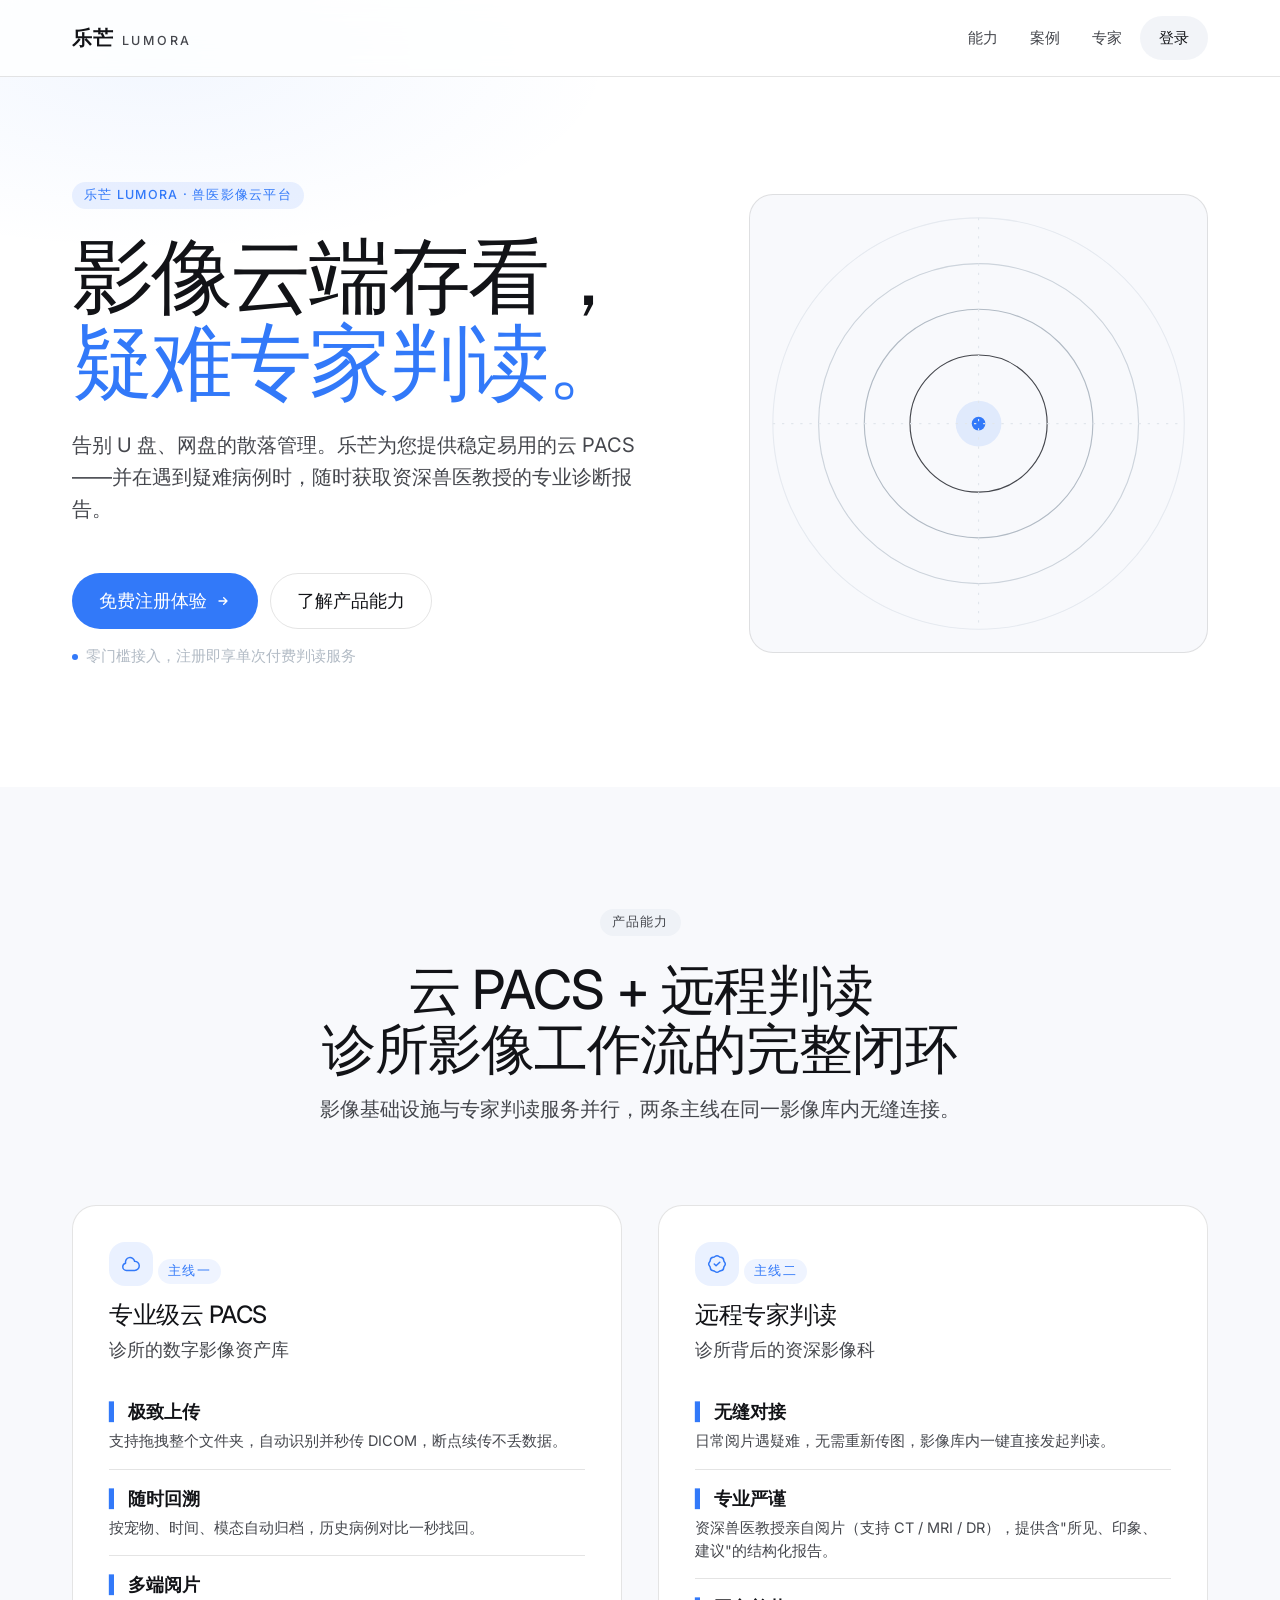
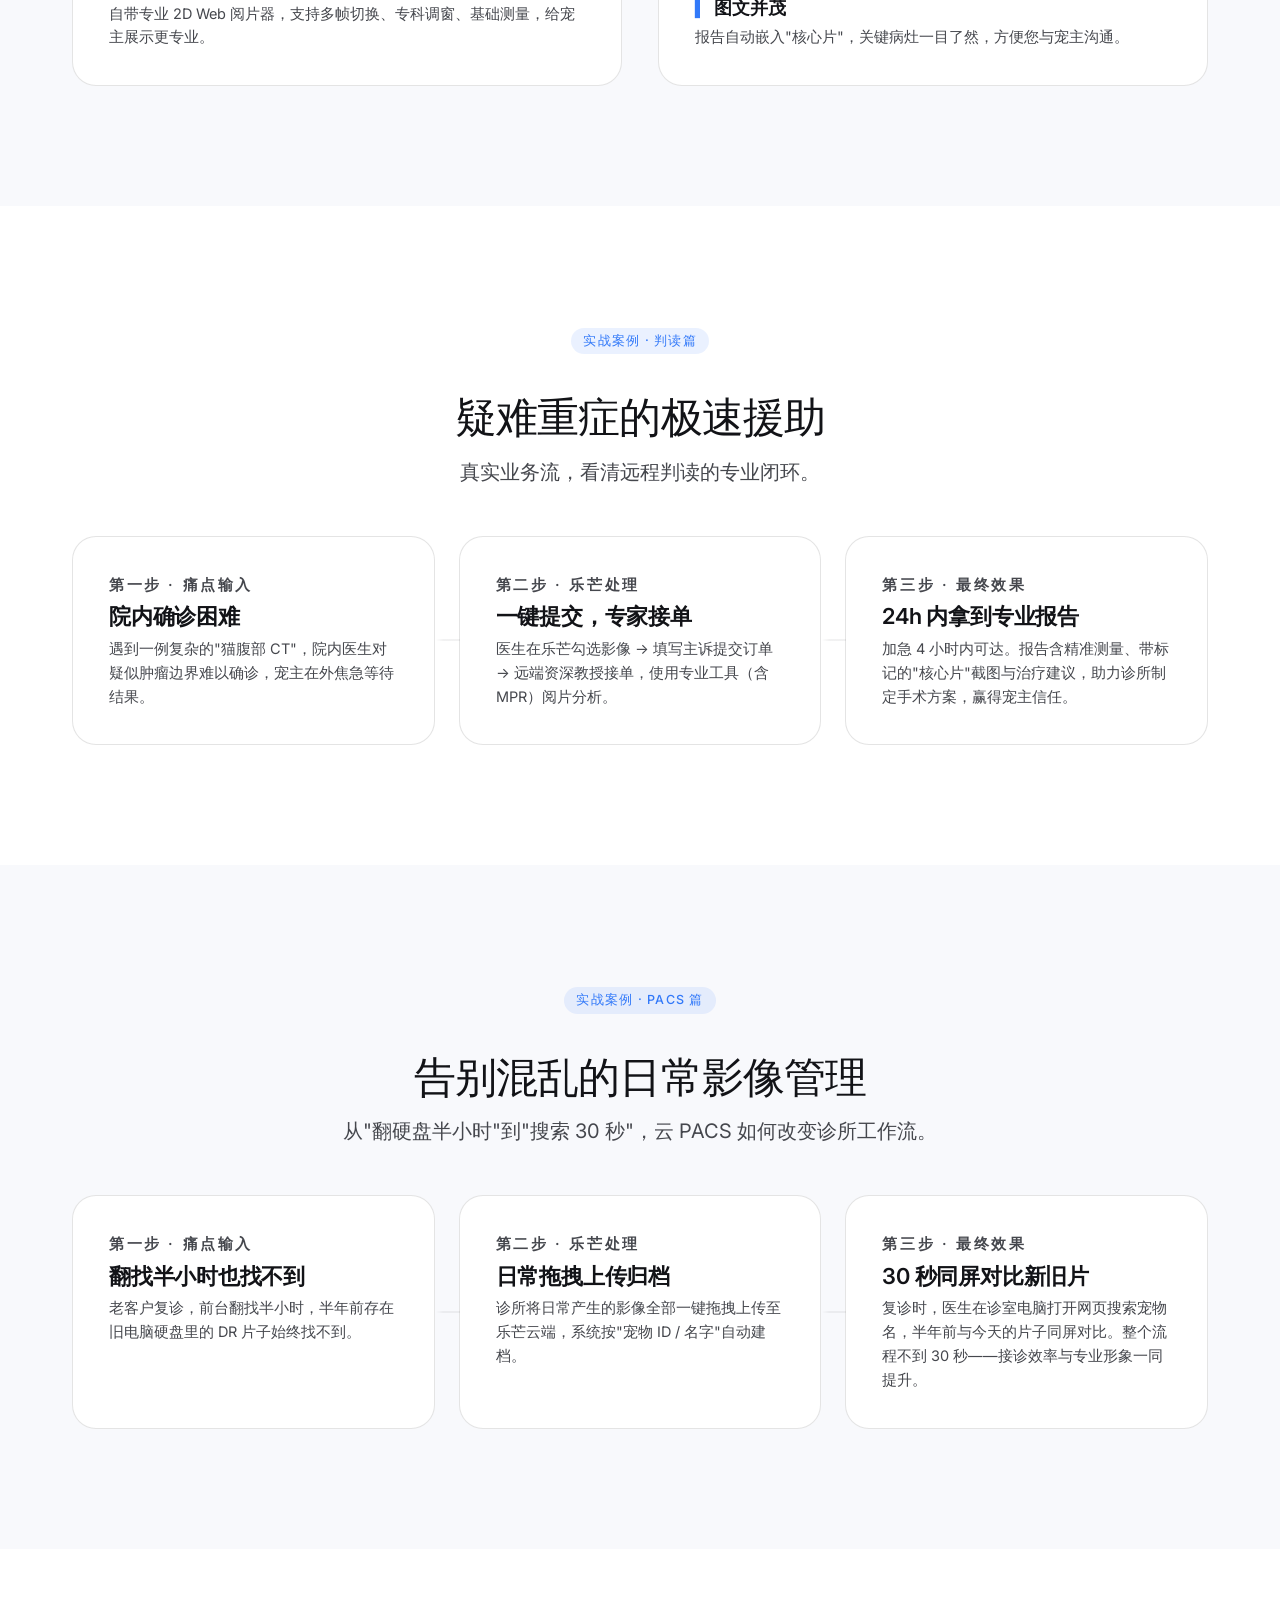
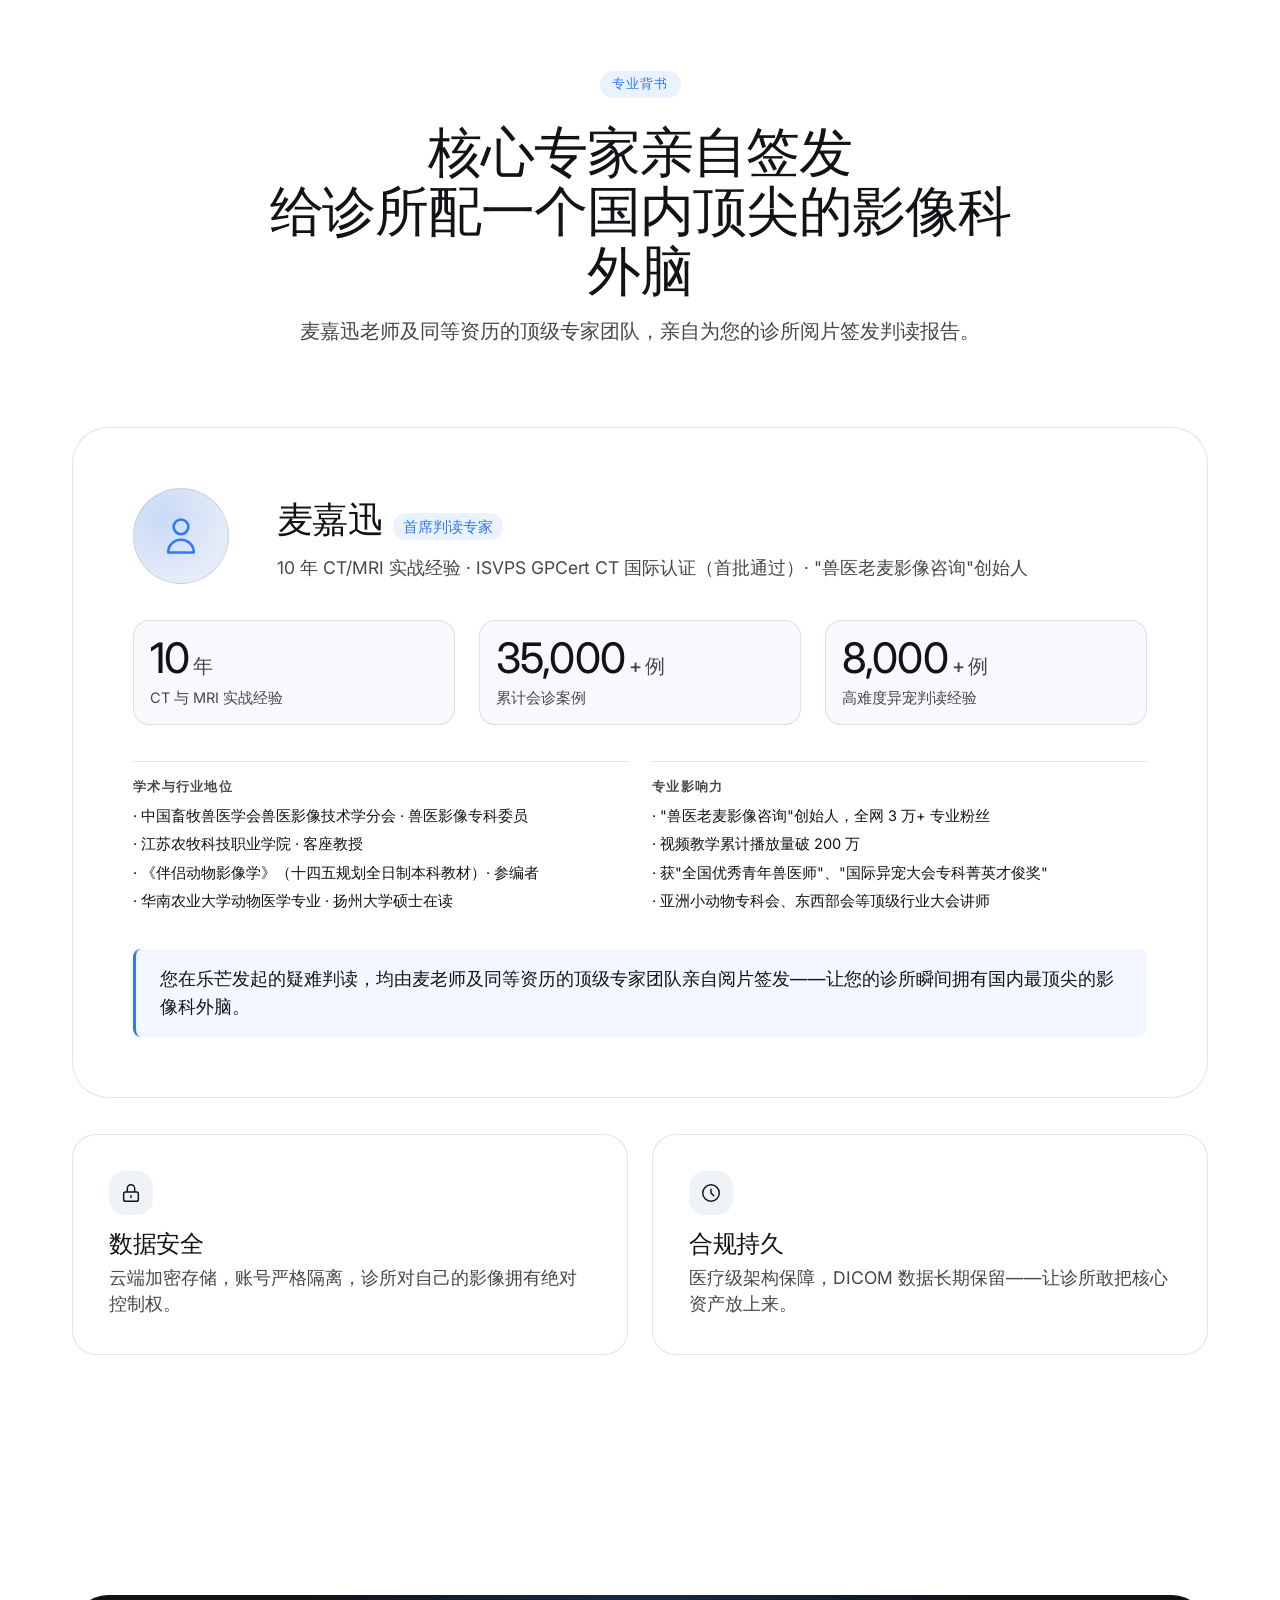
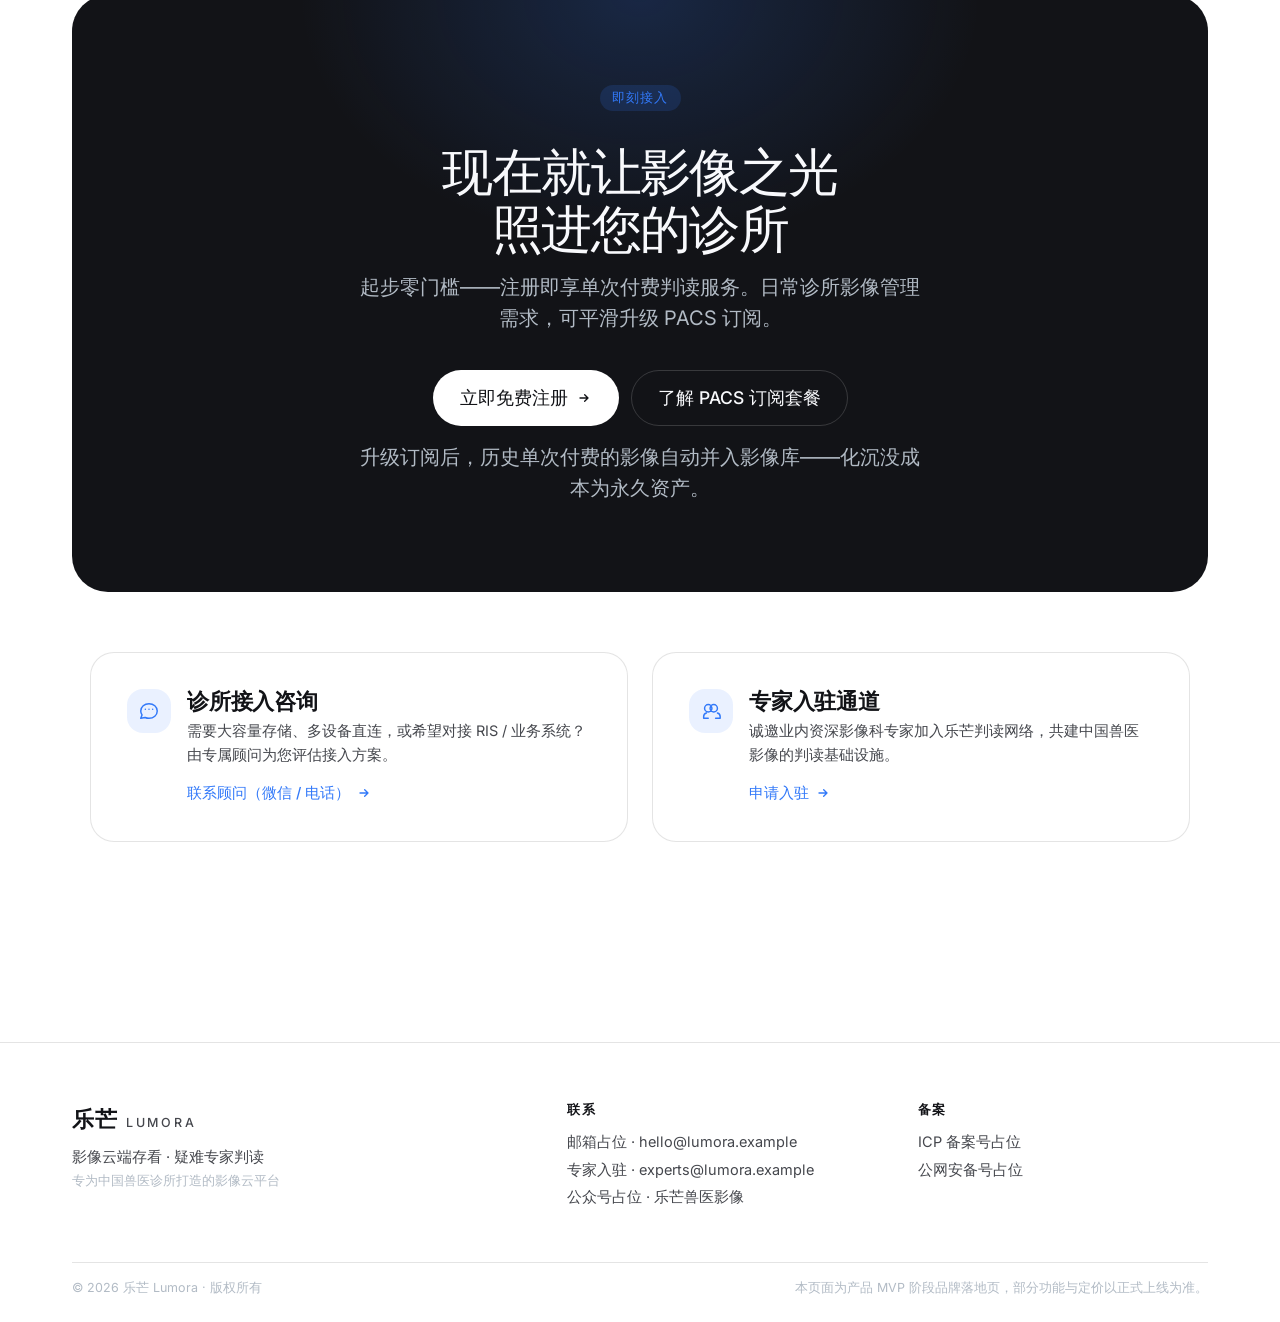
==== index.html @ 24f1f842 "sync: landing page from xgyyx/Lumora@5f9b6f7 (chore/landing-redesign-minimal)" ====
<!DOCTYPE html>
<html lang="zh-CN">
<head>
  <meta charset="UTF-8" />
  <meta name="viewport" content="width=device-width, initial-scale=1.0" />
  <meta http-equiv="X-UA-Compatible" content="IE=edge" />

  <title>乐芒 Lumora · 兽医影像云平台 — 影像云端存看，疑难专家判读</title>
  <meta name="description" content="乐芒 Lumora 是专为中国兽医诊所打造的影像云平台：云 PACS 让影像告别 U 盘网盘散落管理，远程专家判读由资深兽医教授签发结构化报告。注册零门槛，按单次付费即可体验。" />
  <meta name="keywords" content="兽医影像, 云 PACS, 远程判读, DICOM, 乐芒, Lumora, 兽医诊所, 阅片, 麦嘉迅" />

  <!-- Open Graph -->
  <meta property="og:title" content="乐芒 Lumora · 影像云端存看，疑难专家判读" />
  <meta property="og:description" content="云 PACS + 远程专家判读，专为中国兽医诊所打造。注册零门槛，按单次付费即可体验。" />
  <meta property="og:type" content="website" />
  <meta property="og:locale" content="zh_CN" />

  <!-- 字体：Google Sans 优先，公网 fallback 到 Inter -->
  <link rel="preconnect" href="https://fonts.googleapis.com" />
  <link rel="preconnect" href="https://fonts.gstatic.com" crossorigin />
  <link href="https://fonts.googleapis.com/css2?family=Inter:wght@400;450;500;600;700&display=swap" rel="stylesheet" />

  <!-- Design tokens（按 Antigravity 视觉 UI 规范） -->
  <style>
    :root {
      /* ─── Color · Base palette ─────────────────────────────── */
      --grey-0:    #ffffff;
      --grey-10:   #f8f9fc;
      --grey-20:   #eff2f7;
      --grey-50:   #e6eaf0;
      --grey-100:  #e1e6ec;
      --grey-200:  #cdd4dc;
      --grey-300:  #b2bbc5;
      --grey-400:  #b7bfd9;
      --grey-800:  #45474d;
      --grey-900:  #2f3034;
      --grey-1000: #212226;
      --grey-1100: #18191d;
      --grey-1200: #121317;
      --blue-600:  #3279f9;

      /* ─── Theme surfaces ───────────────────────────────────── */
      --surface:                 var(--grey-0);
      --surface-container-low:   var(--grey-10);
      --surface-container:       var(--grey-20);
      --surface-container-high:  var(--grey-50);
      --surface-inverse:         var(--grey-1200);

      --on-surface:              var(--grey-1200);
      --on-surface-variant:      var(--grey-800);
      --on-surface-muted:        var(--grey-300);
      --on-inverse:              var(--grey-10);
      --on-inverse-variant:      var(--grey-300);

      --primary:                 var(--blue-600);
      --on-primary:              var(--grey-0);
      --outline:                 rgba(33, 34, 38, 0.12);
      --outline-strong:          rgba(33, 34, 38, 0.20);
      --outline-inverse:         rgba(255, 255, 255, 0.16);

      /* ─── Typography ───────────────────────────────────────── */
      --font-sans: 'Google Sans Flex', 'Google Sans Text', 'Google Sans',
                   'Inter', -apple-system, BlinkMacSystemFont, 'PingFang SC',
                   'Hiragino Sans GB', 'Microsoft YaHei', system-ui, sans-serif;

      --text-landing-main: 107px;
      --text-9xl: 148px;
      --text-5xl: 54px;
      --text-4xl: 42px;
      --text-3xl: 36px;
      --text-2xl: 30px;
      --text-xl:  24px;
      --text-lg:  22px;
      --text-md:  20px;
      --text-base: 17.5px;
      --text-sm:  14.5px;
      --text-xs:  12.5px;

      --weight-body: 400;
      --weight-title: 450;
      --weight-medium: 500;
      --weight-semibold: 600;

      --leading-body: 1.5;
      --leading-title: 1.1;

      /* ─── Spacing scale ────────────────────────────────────── */
      --space-xs:  4px;
      --space-sm:  8px;
      --space-md:  16px;
      --space-lg:  24px;
      --space-xl:  36px;
      --space-2xl: 48px;
      --space-3xl: 60px;
      --space-4xl: 80px;
      --space-5xl: 88px;
      --space-6xl: 120px;
      --space-7xl: 180px;

      /* ─── Border radius ────────────────────────────────────── */
      --radius-xs:  4px;
      --radius-sm:  8px;
      --radius-md:  16px;
      --radius-lg:  24px;
      --radius-xl:  36px;
      --radius-2xl: 48px;
      --radius-full: 9999px;

      /* ─── Easing ───────────────────────────────────────────── */
      --ease-out-quart:  cubic-bezier(0.25, 1, 0.5, 1);
      --ease-out-expo:   cubic-bezier(0.19, 1, 0.22, 1);
      --ease-in-out-cubic: cubic-bezier(0.65, 0, 0.35, 1);

      /* ─── Grid ─────────────────────────────────────────────── */
      --container-max: 1728px;
      --page-margin: 16px;
      --gutter: 16px;
    }

    @media (min-width: 768px) {
      :root { --page-margin: 40px; --gutter: 28px; }
    }
    @media (min-width: 1024px) {
      :root { --page-margin: 72px; --gutter: 64px; }
    }

    *, *::before, *::after { box-sizing: border-box; }

    html { scroll-behavior: smooth; }

    body {
      margin: 0;
      font-family: var(--font-sans);
      font-size: var(--text-base);
      font-weight: var(--weight-body);
      line-height: var(--leading-body);
      color: var(--on-surface);
      background: var(--surface);
      -webkit-font-smoothing: antialiased;
      -moz-osx-font-smoothing: grayscale;
      text-rendering: optimizeLegibility;
      overflow-x: hidden;
    }

    a { color: inherit; text-decoration: none; }
    p { margin: 0; }
    h1, h2, h3, h4 {
      margin: 0;
      font-weight: var(--weight-title);
      line-height: var(--leading-title);
      letter-spacing: -0.02em;
      color: var(--on-surface);
    }
    ul { margin: 0; padding: 0; list-style: none; }

    /* ─── Layout ────────────────────────────────────────────── */
    .container {
      max-width: var(--container-max);
      margin: 0 auto;
      padding: 0 var(--page-margin);
    }
    .container-narrow { max-width: 1200px; }

    .section { padding: var(--space-4xl) 0; }
    @media (min-width: 768px) { .section { padding: var(--space-5xl) 0; } }
    @media (min-width: 1024px) { .section { padding: var(--space-6xl) 0; } }

    /* ─── Nav ───────────────────────────────────────────────── */
    .nav {
      position: fixed; top: 0; left: 0; right: 0; z-index: 50;
      background: rgba(255, 255, 255, 0.78);
      backdrop-filter: saturate(180%) blur(16px);
      -webkit-backdrop-filter: saturate(180%) blur(16px);
      border-bottom: 1px solid var(--outline);
    }
    .nav-inner {
      max-width: var(--container-max); margin: 0 auto;
      display: flex; align-items: center; justify-content: space-between;
      padding: var(--space-md) var(--page-margin);
    }
    .brand { display: flex; align-items: baseline; gap: var(--space-sm); }
    .brand-cn {
      font-size: var(--text-md); font-weight: var(--weight-semibold);
      letter-spacing: 0.04em; color: var(--on-surface);
    }
    .brand-en {
      font-size: var(--text-xs); font-weight: var(--weight-medium);
      letter-spacing: 0.22em; color: var(--on-surface-variant);
      text-transform: uppercase;
    }
    .nav-links { display: flex; align-items: center; gap: var(--space-xs); }
    .nav-link {
      display: none;
      padding: 8px 14px;
      font-size: var(--text-sm); color: var(--on-surface-variant);
      border-radius: var(--radius-full);
      transition: color 0.18s var(--ease-out-quart),
                  background 0.18s var(--ease-out-quart);
    }
    .nav-link:hover { color: var(--on-surface); background: var(--surface-container); }
    @media (min-width: 768px) { .nav-link { display: inline-flex; } }

    /* ─── Buttons ───────────────────────────────────────────── */
    .btn {
      display: inline-flex; align-items: center; justify-content: center;
      gap: var(--space-sm);
      font-family: inherit;
      font-size: var(--text-sm);
      font-weight: var(--weight-medium);
      padding: 10px 18px;
      border-radius: var(--radius-full);
      border: 1px solid transparent;
      cursor: pointer;
      white-space: nowrap;
      transition: background 0.22s var(--ease-out-quart),
                  border-color 0.22s var(--ease-out-quart),
                  color 0.22s var(--ease-out-quart),
                  transform 0.22s var(--ease-out-quart);
    }
    .btn-lg { padding: 14px 26px; font-size: var(--text-base); }

    .btn-primary {
      background: var(--on-surface); color: var(--surface);
    }
    .btn-primary:hover {
      background: var(--grey-1000);
      transform: translateY(-1px);
    }

    .btn-accent {
      background: var(--primary); color: var(--on-primary);
    }
    .btn-accent:hover {
      background: #1e63e0;
      transform: translateY(-1px);
    }

    .btn-tonal {
      background: rgba(183, 191, 217, 0.18);
      color: var(--on-surface);
    }
    .btn-tonal:hover { background: rgba(183, 191, 217, 0.30); }

    .btn-outlined {
      background: transparent;
      color: var(--on-surface);
      border-color: var(--outline);
    }
    .btn-outlined:hover { border-color: var(--outline-strong); background: var(--surface-container-low); }

    .btn-on-inverse {
      background: var(--surface); color: var(--on-surface);
    }
    .btn-on-inverse:hover { background: var(--grey-10); transform: translateY(-1px); }

    .btn-outlined-inverse {
      background: transparent;
      color: var(--on-inverse);
      border-color: var(--outline-inverse);
    }
    .btn-outlined-inverse:hover {
      border-color: rgba(255, 255, 255, 0.4);
      background: rgba(255, 255, 255, 0.06);
    }

    .arrow { width: 16px; height: 16px; }

    /* ─── Eyebrow chip ──────────────────────────────────────── */
    .eyebrow {
      display: inline-flex; align-items: center;
      padding: 4px 12px;
      font-size: var(--text-xs);
      font-weight: var(--weight-medium);
      letter-spacing: 0.10em;
      color: var(--on-surface-variant);
      background: var(--surface-container);
      border-radius: var(--radius-full);
      text-transform: uppercase;
      margin-bottom: var(--space-lg);
    }
    .eyebrow-accent {
      color: var(--primary);
      background: rgba(50, 121, 249, 0.10);
    }

    /* ─── Hero ──────────────────────────────────────────────── */
    .hero {
      position: relative;
      padding-top: 144px;
      padding-bottom: var(--space-4xl);
      background:
        radial-gradient(ellipse 60% 40% at 12% 8%,
          rgba(50, 121, 249, 0.06) 0%, transparent 60%),
        var(--surface);
      overflow: hidden;
    }
    @media (min-width: 1024px) {
      .hero { padding-top: 180px; padding-bottom: var(--space-6xl); }
    }
    .hero-grid {
      display: grid; grid-template-columns: 1fr; gap: var(--space-3xl);
      align-items: center;
    }
    @media (min-width: 1024px) {
      .hero-grid { grid-template-columns: 1.3fr 1fr; gap: var(--space-4xl); }
    }
    .hero h1 {
      font-size: clamp(40px, 7vw, 82px);
      font-weight: var(--weight-title);
      line-height: 1.05;
      letter-spacing: -0.035em;
    }
    .hero h1 .accent { color: var(--primary); font-weight: var(--weight-medium); }
    .hero-sub {
      margin-top: var(--space-lg);
      font-size: clamp(var(--text-base), 2vw, var(--text-md));
      line-height: 1.6;
      color: var(--on-surface-variant);
      max-width: 620px;
    }
    .hero-cta {
      margin-top: var(--space-2xl);
      display: flex; flex-wrap: wrap; gap: 12px;
    }
    .hero-note {
      margin-top: var(--space-md);
      font-size: var(--text-sm);
      color: var(--on-surface-muted);
    }
    .hero-note .dot {
      display: inline-block; width: 6px; height: 6px;
      background: var(--primary); border-radius: 50%;
      vertical-align: middle; margin-right: 8px;
    }

    /* Hero visual */
    .hero-visual {
      position: relative; aspect-ratio: 1 / 1;
      max-width: 480px; width: 100%; margin: 0 auto;
      background: var(--surface-container-low);
      border: 1px solid var(--outline);
      border-radius: var(--radius-lg);
      overflow: hidden;
      display: none;
    }
    @media (min-width: 1024px) { .hero-visual { display: block; } }
    .hero-visual svg { position: absolute; inset: 0; width: 100%; height: 100%; }

    /* ─── Section heading ───────────────────────────────────── */
    .section-head {
      text-align: center;
      max-width: 760px;
      margin: 0 auto var(--space-3xl);
    }
    @media (min-width: 1024px) { .section-head { margin-bottom: var(--space-4xl); } }
    .section-head h2 {
      font-size: clamp(var(--text-3xl), 5vw, var(--text-5xl));
      font-weight: var(--weight-title);
    }
    .section-head p {
      margin-top: var(--space-md);
      color: var(--on-surface-variant);
      font-size: var(--text-md);
      line-height: 1.55;
    }

    .section-muted { background: var(--surface-container-low); }

    /* ─── Cards (base) ──────────────────────────────────────── */
    .card {
      background: var(--surface);
      border: 1px solid var(--outline);
      border-radius: var(--radius-lg);
      padding: var(--space-lg);
      transition: border-color 0.25s var(--ease-out-quart),
                  transform 0.25s var(--ease-out-quart),
                  box-shadow 0.25s var(--ease-out-quart);
    }
    @media (min-width: 768px) { .card { padding: var(--space-xl); } }
    .card:hover {
      border-color: var(--outline-strong);
      transform: translateY(-2px);
      box-shadow: 0 8px 24px -8px rgba(33, 34, 38, 0.08);
    }
    .section-muted .card { background: var(--surface); }

    .grid-2 {
      display: grid; grid-template-columns: 1fr;
      gap: var(--space-lg);
    }
    @media (min-width: 768px) {
      .grid-2 { grid-template-columns: 1fr 1fr; gap: var(--space-xl); }
    }

    .card-eyebrow {
      display: inline-flex; align-items: center;
      padding: 3px 10px;
      font-size: var(--text-xs);
      font-weight: var(--weight-medium);
      letter-spacing: 0.10em;
      color: var(--primary);
      background: rgba(50, 121, 249, 0.08);
      border-radius: var(--radius-full);
      text-transform: uppercase;
      margin-bottom: var(--space-md);
    }
    .card h3 {
      font-size: var(--text-xl);
      font-weight: var(--weight-title);
      letter-spacing: -0.02em;
    }
    .card-tagline {
      margin-top: var(--space-sm);
      font-size: var(--text-base);
      color: var(--on-surface-variant);
    }

    /* ─── 双主线 - 功能子项列表（非 checkmark，而是 highlight 标题 + 描述） */
    .capability-list {
      margin-top: var(--space-xl);
      display: flex; flex-direction: column;
      gap: var(--space-md);
    }
    .capability-item {
      padding-top: var(--space-md);
      border-top: 1px solid var(--outline);
    }
    .capability-item:first-child { border-top: 0; padding-top: 0; }
    .capability-title {
      font-size: var(--text-base);
      font-weight: var(--weight-semibold);
      color: var(--on-surface);
      margin-bottom: 4px;
    }
    .capability-title .marker { color: var(--primary); margin-right: 6px; }
    .capability-desc {
      font-size: var(--text-sm);
      line-height: 1.6;
      color: var(--on-surface-variant);
    }

    /* Icon container */
    .icon-box {
      width: 44px; height: 44px;
      display: inline-flex; align-items: center; justify-content: center;
      border-radius: var(--radius-md);
      background: var(--surface-container);
      color: var(--on-surface);
      margin-bottom: var(--space-md);
    }
    .icon-box svg { width: 22px; height: 22px; }
    .icon-box-accent {
      background: rgba(50, 121, 249, 0.10);
      color: var(--primary);
    }

    /* ─── Case study (三/四 板块) ───────────────────────────── */
    .case-intro {
      max-width: 760px;
      margin: 0 auto var(--space-2xl);
      text-align: center;
    }
    .case-headline {
      font-size: clamp(var(--text-2xl), 3.5vw, var(--text-4xl));
      font-weight: var(--weight-title);
      letter-spacing: -0.02em;
      margin-top: var(--space-md);
    }
    .case-subline {
      margin-top: var(--space-md);
      color: var(--on-surface-variant);
      font-size: var(--text-md);
      line-height: 1.55;
    }
    .case-steps {
      display: grid; grid-template-columns: 1fr; gap: var(--space-md);
      max-width: 1200px; margin: 0 auto;
    }
    @media (min-width: 768px) {
      .case-steps { grid-template-columns: repeat(3, 1fr); gap: var(--space-lg); }
    }
    .case-step {
      position: relative;
      background: var(--surface);
      border: 1px solid var(--outline);
      border-radius: var(--radius-lg);
      padding: var(--space-lg);
    }
    @media (min-width: 768px) { .case-step { padding: var(--space-xl); } }
    .section-muted .case-step { background: var(--surface); }
    .case-step-num {
      font-size: var(--text-xs);
      font-weight: var(--weight-semibold);
      letter-spacing: 0.18em;
      color: var(--primary);
      text-transform: uppercase;
      margin-bottom: var(--space-sm);
    }
    .case-step h4 {
      font-size: var(--text-lg);
      font-weight: var(--weight-semibold);
      letter-spacing: -0.01em;
      margin-bottom: var(--space-sm);
    }
    .case-step p {
      font-size: var(--text-sm);
      line-height: 1.65;
      color: var(--on-surface-variant);
    }
    /* 桌面端步骤之间的箭头 */
    @media (min-width: 768px) {
      .case-step + .case-step::before {
        content: '';
        position: absolute;
        left: calc(var(--space-lg) * -1);
        top: 50%; transform: translateY(-50%);
        width: var(--space-lg); height: 1px;
        background:
          linear-gradient(to right, transparent 0%, var(--outline) 30%, var(--outline) 100%);
      }
    }

    /* ─── Expert profile card (五板块) ─────────────────────── */
    .expert-card {
      background: var(--surface);
      border: 1px solid var(--outline);
      border-radius: var(--radius-xl);
      padding: var(--space-lg);
      overflow: hidden;
    }
    @media (min-width: 768px) { .expert-card { padding: var(--space-3xl); } }
    .section-muted .expert-card { background: var(--surface); }

    .expert-head {
      display: grid; grid-template-columns: 1fr; gap: var(--space-lg);
      align-items: center;
    }
    @media (min-width: 768px) {
      .expert-head { grid-template-columns: auto 1fr; gap: var(--space-2xl); }
    }
    .expert-avatar {
      width: 96px; height: 96px;
      border-radius: var(--radius-full);
      background:
        radial-gradient(circle at 30% 30%, rgba(50,121,249,0.2), rgba(50,121,249,0.05) 70%),
        var(--surface-container);
      border: 1px solid var(--outline);
      display: inline-flex; align-items: center; justify-content: center;
      color: var(--primary);
      flex-shrink: 0;
    }
    .expert-avatar svg { width: 44px; height: 44px; }
    .expert-name-row { display: flex; flex-wrap: wrap; align-items: baseline; gap: 10px; }
    .expert-name {
      font-size: var(--text-3xl);
      font-weight: var(--weight-title);
      letter-spacing: -0.02em;
    }
    .expert-role {
      font-size: var(--text-sm);
      color: var(--primary);
      background: rgba(50, 121, 249, 0.10);
      padding: 3px 10px; border-radius: var(--radius-full);
    }
    .expert-tagline {
      margin-top: var(--space-sm);
      font-size: var(--text-base);
      color: var(--on-surface-variant);
      line-height: 1.55;
    }

    .expert-stats {
      margin-top: var(--space-xl);
      display: grid; grid-template-columns: repeat(3, 1fr);
      gap: var(--space-md);
    }
    @media (min-width: 768px) { .expert-stats { gap: var(--space-lg); } }
    .expert-stat {
      text-align: left;
      padding: var(--space-md);
      background: var(--surface-container-low);
      border-radius: var(--radius-md);
      border: 1px solid var(--outline);
    }
    .expert-stat-value {
      font-size: clamp(var(--text-2xl), 3.5vw, var(--text-4xl));
      font-weight: var(--weight-title);
      letter-spacing: -0.02em;
      color: var(--on-surface);
      line-height: 1;
    }
    .expert-stat-value .unit {
      font-size: var(--text-md);
      font-weight: var(--weight-medium);
      margin-left: 4px;
      color: var(--on-surface-variant);
    }
    .expert-stat-label {
      margin-top: var(--space-sm);
      font-size: var(--text-sm);
      color: var(--on-surface-variant);
      line-height: 1.45;
    }

    .expert-creds-grid {
      margin-top: var(--space-xl);
      display: grid; grid-template-columns: 1fr; gap: var(--space-md);
    }
    @media (min-width: 768px) {
      .expert-creds-grid { grid-template-columns: 1fr 1fr; gap: var(--space-lg); }
    }
    .expert-creds {
      padding-top: var(--space-md);
      border-top: 1px solid var(--outline);
    }
    .expert-creds h5 {
      font-size: var(--text-xs);
      font-weight: var(--weight-semibold);
      letter-spacing: 0.10em;
      color: var(--on-surface-variant);
      text-transform: uppercase;
      margin: 0 0 var(--space-sm);
    }
    .expert-creds ul {
      display: flex; flex-direction: column; gap: 6px;
    }
    .expert-creds li {
      font-size: var(--text-sm);
      line-height: 1.55;
      color: var(--on-surface);
    }

    .expert-quote {
      margin-top: var(--space-xl);
      padding: var(--space-md) var(--space-lg);
      background: rgba(50, 121, 249, 0.06);
      border-left: 3px solid var(--primary);
      border-radius: var(--radius-sm);
      font-size: var(--text-base);
      color: var(--on-surface);
      line-height: 1.6;
    }

    /* 平台可靠性子卡 */
    .reliability-grid {
      margin-top: var(--space-xl);
      display: grid; grid-template-columns: 1fr; gap: var(--space-md);
    }
    @media (min-width: 768px) {
      .reliability-grid { grid-template-columns: 1fr 1fr; gap: var(--space-lg); }
    }

    /* ─── CTA banner（inverse surface）─────────────────────── */
    .cta {
      position: relative;
      background:
        radial-gradient(ellipse 50% 70% at 50% 0%,
          rgba(50, 121, 249, 0.20) 0%, transparent 60%),
        var(--surface-inverse);
      color: var(--on-inverse);
      border-radius: var(--radius-xl);
      padding: var(--space-4xl) var(--space-lg);
      text-align: center;
      max-width: 1280px; margin: 0 auto;
      overflow: hidden;
    }
    @media (min-width: 768px) { .cta { padding: var(--space-5xl) var(--space-4xl); } }
    .cta h2 {
      font-size: clamp(var(--text-2xl), 4vw, var(--text-5xl));
      font-weight: var(--weight-title);
      letter-spacing: -0.03em;
      color: var(--on-inverse);
    }
    .cta p {
      margin-top: var(--space-md);
      font-size: var(--text-md);
      line-height: 1.55;
      color: var(--on-inverse-variant);
      max-width: 560px; margin-left: auto; margin-right: auto;
    }
    .cta-actions {
      margin-top: var(--space-xl);
      display: flex; flex-wrap: wrap; gap: 12px; justify-content: center;
    }
    .cta-note {
      margin-top: var(--space-md);
      font-size: var(--text-sm);
      color: var(--on-inverse-variant);
    }

    /* ─── 人工合作通道卡片 ────────────────────────────────── */
    .channel-grid {
      margin-top: var(--space-2xl);
      display: grid; grid-template-columns: 1fr; gap: var(--space-md);
      max-width: 1100px; margin-left: auto; margin-right: auto;
    }
    @media (min-width: 768px) {
      .channel-grid { grid-template-columns: 1fr 1fr; gap: var(--space-lg); margin-top: var(--space-3xl); }
    }
    .channel-card { display: flex; gap: var(--space-md); align-items: flex-start; }
    .channel-card .icon-box { flex-shrink: 0; margin-bottom: 0; }
    .channel-body h4 {
      font-size: var(--text-lg);
      font-weight: var(--weight-semibold);
      letter-spacing: -0.01em;
    }
    .channel-body p {
      margin-top: 6px;
      font-size: var(--text-sm);
      line-height: 1.6;
      color: var(--on-surface-variant);
    }
    .channel-cta {
      margin-top: var(--space-md);
      display: inline-flex; align-items: center; gap: 6px;
      font-size: var(--text-sm);
      font-weight: var(--weight-medium);
      color: var(--primary);
    }

    /* ─── Footer ────────────────────────────────────────────── */
    .footer {
      border-top: 1px solid var(--outline);
      background: var(--surface);
      padding: var(--space-3xl) 0 var(--space-lg);
      margin-top: var(--space-4xl);
    }
    .footer-grid {
      display: grid; grid-template-columns: 1fr; gap: var(--space-2xl);
    }
    @media (min-width: 768px) {
      .footer-grid { grid-template-columns: 1.5fr 1fr 1fr; gap: var(--space-3xl); }
    }
    .footer-brand .brand-cn { font-size: var(--text-lg); }
    .footer-tagline {
      margin-top: 10px;
      font-size: var(--text-sm);
      color: var(--on-surface-variant);
    }
    .footer-subtag {
      margin-top: 4px;
      font-size: var(--text-xs);
      color: var(--on-surface-muted);
    }
    .footer-col h4 {
      font-size: var(--text-xs);
      font-weight: var(--weight-semibold);
      letter-spacing: 0.10em;
      color: var(--on-surface);
      text-transform: uppercase;
      margin-bottom: 14px;
    }
    .footer-col p {
      font-size: var(--text-sm);
      color: var(--on-surface-variant);
      margin-bottom: 6px;
    }
    .footer-bottom {
      margin-top: var(--space-2xl);
      padding-top: var(--space-md);
      border-top: 1px solid var(--outline);
      display: flex; flex-direction: column; gap: 8px;
      justify-content: space-between;
      font-size: var(--text-xs);
      color: var(--on-surface-muted);
    }
    @media (min-width: 768px) {
      .footer-bottom { flex-direction: row; align-items: center; }
    }
  </style>
</head>

<body>

  <!-- ╔════════════════════════════════════════════════════════╗ -->
  <!-- ║ 导航条                                                 ║ -->
  <!-- ╚════════════════════════════════════════════════════════╝ -->
  <nav class="nav">
    <div class="nav-inner">
      <a href="#top" class="brand">
        <span class="brand-cn">乐芒</span>
        <span class="brand-en">Lumora</span>
      </a>
      <div class="nav-links">
        <a href="#capabilities" class="nav-link">能力</a>
        <a href="#case-reading" class="nav-link">案例</a>
        <a href="#trust" class="nav-link">专家</a>
        <a href="#convert" class="btn btn-tonal">登录</a>
      </div>
    </div>
  </nav>

  <!-- ╔════════════════════════════════════════════════════════╗ -->
  <!-- ║ ❶ Hero — 品牌定位与核心价值                              ║ -->
  <!-- ╚════════════════════════════════════════════════════════╝ -->
  <section id="top" class="hero">
    <div class="container">
      <div class="hero-grid">
        <div>
          <span class="eyebrow eyebrow-accent">乐芒 LUMORA · 兽医影像云平台</span>
          <h1>影像云端存看，<br/><span class="accent">疑难专家判读。</span></h1>
          <p class="hero-sub">
            告别 U 盘、网盘的散落管理。乐芒为您提供稳定易用的云 PACS——并在遇到疑难病例时，随时获取资深兽医教授的专业诊断报告。
          </p>
          <div class="hero-cta">
            <a href="#convert" class="btn btn-accent btn-lg">
              免费注册体验
              <svg class="arrow" fill="none" stroke="currentColor" viewBox="0 0 24 24">
                <path stroke-linecap="round" stroke-linejoin="round" stroke-width="2" d="M13 7l5 5m0 0l-5 5m5-5H6"/>
              </svg>
            </a>
            <a href="#capabilities" class="btn btn-outlined btn-lg">了解产品能力</a>
          </div>
          <p class="hero-note"><span class="dot"></span>零门槛接入，注册即享单次付费判读服务</p>
        </div>

        <div class="hero-visual">
          <svg viewBox="0 0 400 400" fill="none" xmlns="http://www.w3.org/2000/svg" aria-hidden="true">
            <circle cx="200" cy="200" r="180" stroke="#e6eaf0" stroke-width="1"/>
            <circle cx="200" cy="200" r="140" stroke="#cdd4dc" stroke-width="1"/>
            <circle cx="200" cy="200" r="100" stroke="#b2bbc5" stroke-width="1"/>
            <circle cx="200" cy="200" r="60"  stroke="#45474d" stroke-width="1"/>
            <circle cx="200" cy="200" r="20" fill="rgba(50, 121, 249, 0.12)"/>
            <circle cx="200" cy="200" r="6"  fill="#3279f9"/>
            <line x1="200" y1="20"  x2="200" y2="380" stroke="#e1e6ec" stroke-width="1" stroke-dasharray="2 6"/>
            <line x1="20"  y1="200" x2="380" y2="200" stroke="#e1e6ec" stroke-width="1" stroke-dasharray="2 6"/>
          </svg>
        </div>
      </div>
    </div>
  </section>

  <!-- ╔════════════════════════════════════════════════════════╗ -->
  <!-- ║ ❷ 双主线产品能力                                        ║ -->
  <!-- ╚════════════════════════════════════════════════════════╝ -->
  <section id="capabilities" class="section section-muted">
    <div class="container">
      <div class="section-head">
        <span class="eyebrow">产品能力</span>
        <h2>云 PACS + 远程判读<br/>诊所影像工作流的完整闭环</h2>
        <p>影像基础设施与专家判读服务并行，两条主线在同一影像库内无缝连接。</p>
      </div>

      <div class="grid-2 container-narrow" style="margin: 0 auto;">
        <!-- 模块一：云 PACS -->
        <div class="card">
          <div class="icon-box icon-box-accent">
            <svg fill="none" stroke="currentColor" viewBox="0 0 24 24">
              <path stroke-linecap="round" stroke-linejoin="round" stroke-width="1.6" d="M3 15a4 4 0 004 4h9a5 5 0 10-.1-9.999 5.002 5.002 0 10-9.78 2.096A4.001 4.001 0 003 15z"/>
            </svg>
          </div>
          <p class="card-eyebrow">主线一</p>
          <h3>专业级云 PACS</h3>
          <p class="card-tagline">诊所的数字影像资产库</p>

          <div class="capability-list">
            <div class="capability-item">
              <p class="capability-title"><span class="marker">▍</span>极致上传</p>
              <p class="capability-desc">支持拖拽整个文件夹，自动识别并秒传 DICOM，断点续传不丢数据。</p>
            </div>
            <div class="capability-item">
              <p class="capability-title"><span class="marker">▍</span>随时回溯</p>
              <p class="capability-desc">按宠物、时间、模态自动归档，历史病例对比一秒找回。</p>
            </div>
            <div class="capability-item">
              <p class="capability-title"><span class="marker">▍</span>多端阅片</p>
              <p class="capability-desc">自带专业 2D Web 阅片器，支持多帧切换、专科调窗、基础测量，给宠主展示更专业。</p>
            </div>
          </div>
        </div>

        <!-- 模块二：远程判读 -->
        <div class="card">
          <div class="icon-box icon-box-accent">
            <svg fill="none" stroke="currentColor" viewBox="0 0 24 24">
              <path stroke-linecap="round" stroke-linejoin="round" stroke-width="1.6" d="M9 12l2 2 4-4M7.835 4.697a3.42 3.42 0 001.946-.806 3.42 3.42 0 014.438 0 3.42 3.42 0 001.946.806 3.42 3.42 0 013.138 3.138 3.42 3.42 0 00.806 1.946 3.42 3.42 0 010 4.438 3.42 3.42 0 00-.806 1.946 3.42 3.42 0 01-3.138 3.138 3.42 3.42 0 00-1.946.806 3.42 3.42 0 01-4.438 0 3.42 3.42 0 00-1.946-.806 3.42 3.42 0 01-3.138-3.138 3.42 3.42 0 00-.806-1.946 3.42 3.42 0 010-4.438 3.42 3.42 0 00.806-1.946 3.42 3.42 0 013.138-3.138z"/>
            </svg>
          </div>
          <p class="card-eyebrow">主线二</p>
          <h3>远程专家判读</h3>
          <p class="card-tagline">诊所背后的资深影像科</p>

          <div class="capability-list">
            <div class="capability-item">
              <p class="capability-title"><span class="marker">▍</span>无缝对接</p>
              <p class="capability-desc">日常阅片遇疑难，无需重新传图，影像库内一键直接发起判读。</p>
            </div>
            <div class="capability-item">
              <p class="capability-title"><span class="marker">▍</span>专业严谨</p>
              <p class="capability-desc">资深兽医教授亲自阅片（支持 CT / MRI / DR），提供含"所见、印象、建议"的结构化报告。</p>
            </div>
            <div class="capability-item">
              <p class="capability-title"><span class="marker">▍</span>图文并茂</p>
              <p class="capability-desc">报告自动嵌入"核心片"，关键病灶一目了然，方便您与宠主沟通。</p>
            </div>
          </div>
        </div>
      </div>
    </div>
  </section>

  <!-- ╔════════════════════════════════════════════════════════╗ -->
  <!-- ║ ❸ 案例 · 判读篇                                         ║ -->
  <!-- ╚════════════════════════════════════════════════════════╝ -->
  <section id="case-reading" class="section">
    <div class="container">
      <div class="case-intro">
        <span class="eyebrow eyebrow-accent">实战案例 · 判读篇</span>
        <h2 class="case-headline">疑难重症的极速援助</h2>
        <p class="case-subline">真实业务流，看清远程判读的专业闭环。</p>
      </div>

      <div class="case-steps">
        <div class="case-step">
          <p class="case-step-num">第一步 · 痛点输入</p>
          <h4>院内确诊困难</h4>
          <p>遇到一例复杂的"猫腹部 CT"，院内医生对疑似肿瘤边界难以确诊，宠主在外焦急等待结果。</p>
        </div>
        <div class="case-step">
          <p class="case-step-num">第二步 · 乐芒处理</p>
          <h4>一键提交，专家接单</h4>
          <p>医生在乐芒勾选影像 → 填写主诉提交订单 → 远端资深教授接单，使用专业工具（含 MPR）阅片分析。</p>
        </div>
        <div class="case-step">
          <p class="case-step-num">第三步 · 最终效果</p>
          <h4>24h 内拿到专业报告</h4>
          <p>加急 4 小时内可达。报告含精准测量、带标记的"核心片"截图与治疗建议，助力诊所制定手术方案，赢得宠主信任。</p>
        </div>
      </div>
    </div>
  </section>

  <!-- ╔════════════════════════════════════════════════════════╗ -->
  <!-- ║ ❹ 案例 · PACS 篇                                        ║ -->
  <!-- ╚════════════════════════════════════════════════════════╝ -->
  <section id="case-pacs" class="section section-muted">
    <div class="container">
      <div class="case-intro">
        <span class="eyebrow eyebrow-accent">实战案例 · PACS 篇</span>
        <h2 class="case-headline">告别混乱的日常影像管理</h2>
        <p class="case-subline">从"翻硬盘半小时"到"搜索 30 秒"，云 PACS 如何改变诊所工作流。</p>
      </div>

      <div class="case-steps">
        <div class="case-step">
          <p class="case-step-num">第一步 · 痛点输入</p>
          <h4>翻找半小时也找不到</h4>
          <p>老客户复诊，前台翻找半小时，半年前存在旧电脑硬盘里的 DR 片子始终找不到。</p>
        </div>
        <div class="case-step">
          <p class="case-step-num">第二步 · 乐芒处理</p>
          <h4>日常拖拽上传归档</h4>
          <p>诊所将日常产生的影像全部一键拖拽上传至乐芒云端，系统按"宠物 ID / 名字"自动建档。</p>
        </div>
        <div class="case-step">
          <p class="case-step-num">第三步 · 最终效果</p>
          <h4>30 秒同屏对比新旧片</h4>
          <p>复诊时，医生在诊室电脑打开网页搜索宠物名，半年前与今天的片子同屏对比。整个流程不到 30 秒——接诊效率与专业形象一同提升。</p>
        </div>
      </div>
    </div>
  </section>

  <!-- ╔════════════════════════════════════════════════════════╗ -->
  <!-- ║ ❺ 专业信任背书                                          ║ -->
  <!-- ╚════════════════════════════════════════════════════════╝ -->
  <section id="trust" class="section">
    <div class="container">
      <div class="section-head">
        <span class="eyebrow eyebrow-accent">专业背书</span>
        <h2>核心专家亲自签发<br/>给诊所配一个国内顶尖的影像科外脑</h2>
        <p>麦嘉迅老师及同等资历的顶级专家团队，亲自为您的诊所阅片签发判读报告。</p>
      </div>

      <!-- 专家档案大卡 -->
      <div class="expert-card">
        <div class="expert-head">
          <div class="expert-avatar" aria-hidden="true">
            <svg fill="none" stroke="currentColor" viewBox="0 0 24 24">
              <path stroke-linecap="round" stroke-linejoin="round" stroke-width="1.4" d="M16 7a4 4 0 11-8 0 4 4 0 018 0z"/>
              <path stroke-linecap="round" stroke-linejoin="round" stroke-width="1.4" d="M12 14a7 7 0 00-7 7h14a7 7 0 00-7-7z"/>
            </svg>
          </div>
          <div>
            <div class="expert-name-row">
              <span class="expert-name">麦嘉迅</span>
              <span class="expert-role">首席判读专家</span>
            </div>
            <p class="expert-tagline">10 年 CT/MRI 实战经验 · ISVPS GPCert CT 国际认证（首批通过）· "兽医老麦影像咨询"创始人</p>
          </div>
        </div>

        <!-- 关键数据 -->
        <div class="expert-stats">
          <div class="expert-stat">
            <p class="expert-stat-value">10<span class="unit">年</span></p>
            <p class="expert-stat-label">CT 与 MRI 实战经验</p>
          </div>
          <div class="expert-stat">
            <p class="expert-stat-value">35,000<span class="unit">+ 例</span></p>
            <p class="expert-stat-label">累计会诊案例</p>
          </div>
          <div class="expert-stat">
            <p class="expert-stat-value">8,000<span class="unit">+ 例</span></p>
            <p class="expert-stat-label">高难度异宠判读经验</p>
          </div>
        </div>

        <!-- 履历 -->
        <div class="expert-creds-grid">
          <div class="expert-creds">
            <h5>学术与行业地位</h5>
            <ul>
              <li>· 中国畜牧兽医学会兽医影像技术学分会 · 兽医影像专科委员</li>
              <li>· 江苏农牧科技职业学院 · 客座教授</li>
              <li>· 《伴侣动物影像学》（十四五规划全日制本科教材）· 参编者</li>
              <li>· 华南农业大学动物医学专业 · 扬州大学硕士在读</li>
            </ul>
          </div>
          <div class="expert-creds">
            <h5>专业影响力</h5>
            <ul>
              <li>· "兽医老麦影像咨询"创始人，全网 3 万+ 专业粉丝</li>
              <li>· 视频教学累计播放量破 200 万</li>
              <li>· 获"全国优秀青年兽医师"、"国际异宠大会专科菁英才俊奖"</li>
              <li>· 亚洲小动物专科会、东西部会等顶级行业大会讲师</li>
            </ul>
          </div>
        </div>

        <div class="expert-quote">
          您在乐芒发起的疑难判读，均由麦老师及同等资历的顶级专家团队亲自阅片签发——让您的诊所瞬间拥有国内最顶尖的影像科外脑。
        </div>
      </div>

      <!-- 平台可靠性 -->
      <div class="reliability-grid">
        <div class="card">
          <div class="icon-box">
            <svg fill="none" stroke="currentColor" viewBox="0 0 24 24">
              <path stroke-linecap="round" stroke-linejoin="round" stroke-width="1.6" d="M12 15v2m-6 4h12a2 2 0 002-2v-6a2 2 0 00-2-2H6a2 2 0 00-2 2v6a2 2 0 002 2zm10-10V7a4 4 0 00-8 0v4h8z"/>
            </svg>
          </div>
          <h3>数据安全</h3>
          <p class="card-tagline">云端加密存储，账号严格隔离，诊所对自己的影像拥有绝对控制权。</p>
        </div>
        <div class="card">
          <div class="icon-box">
            <svg fill="none" stroke="currentColor" viewBox="0 0 24 24">
              <path stroke-linecap="round" stroke-linejoin="round" stroke-width="1.6" d="M12 8v4l3 3m6-3a9 9 0 11-18 0 9 9 0 0118 0z"/>
            </svg>
          </div>
          <h3>合规持久</h3>
          <p class="card-tagline">医疗级架构保障，DICOM 数据长期保留——让诊所敢把核心资产放上来。</p>
        </div>
      </div>
    </div>
  </section>

  <!-- ╔════════════════════════════════════════════════════════╗ -->
  <!-- ║ ❻ 转化漏斗（CTA + 人工合作）                            ║ -->
  <!-- ╚════════════════════════════════════════════════════════╝ -->
  <section id="convert" class="section">
    <div class="container">
      <!-- 主 CTA：自助渠道 -->
      <div class="cta">
        <span class="eyebrow eyebrow-accent" style="background: rgba(50,121,249,0.16);">即刻接入</span>
        <h2 style="margin-top: 8px;">现在就让影像之光<br/>照进您的诊所</h2>
        <p>起步零门槛——注册即享单次付费判读服务。日常诊所影像管理需求，可平滑升级 PACS 订阅。</p>
        <div class="cta-actions">
          <a href="mailto:hello@lumora.example" class="btn btn-on-inverse btn-lg">
            立即免费注册
            <svg class="arrow" fill="none" stroke="currentColor" viewBox="0 0 24 24">
              <path stroke-linecap="round" stroke-linejoin="round" stroke-width="2" d="M13 7l5 5m0 0l-5 5m5-5H6"/>
            </svg>
          </a>
          <a href="#" class="btn btn-outlined-inverse btn-lg">了解 PACS 订阅套餐</a>
        </div>
        <p class="cta-note">升级订阅后，历史单次付费的影像自动并入影像库——化沉没成本为永久资产。</p>
      </div>

      <!-- 人工合作通道 -->
      <div class="channel-grid">
        <div class="card channel-card">
          <div class="icon-box icon-box-accent">
            <svg fill="none" stroke="currentColor" viewBox="0 0 24 24">
              <path stroke-linecap="round" stroke-linejoin="round" stroke-width="1.6" d="M8 10h.01M12 10h.01M16 10h.01M21 12c0 4.418-4.03 8-9 8a9.863 9.863 0 01-4.255-.949L3 20l1.395-3.72C3.512 15.042 3 13.574 3 12c0-4.418 4.03-8 9-8s9 3.582 9 8z"/>
            </svg>
          </div>
          <div class="channel-body">
            <h4>诊所接入咨询</h4>
            <p>需要大容量存储、多设备直连，或希望对接 RIS / 业务系统？由专属顾问为您评估接入方案。</p>
            <a href="mailto:hello@lumora.example" class="channel-cta">
              联系顾问（微信 / 电话）
              <svg class="arrow" fill="none" stroke="currentColor" viewBox="0 0 24 24">
                <path stroke-linecap="round" stroke-linejoin="round" stroke-width="2" d="M13 7l5 5m0 0l-5 5m5-5H6"/>
              </svg>
            </a>
          </div>
        </div>

        <div class="card channel-card">
          <div class="icon-box icon-box-accent">
            <svg fill="none" stroke="currentColor" viewBox="0 0 24 24">
              <path stroke-linecap="round" stroke-linejoin="round" stroke-width="1.6" d="M17 20h5v-2a4 4 0 00-3-3.87M9 20H4v-2a4 4 0 013-3.87m6-5.13a4 4 0 11-8 0 4 4 0 018 0zm6 0a4 4 0 11-8 0 4 4 0 018 0z"/>
            </svg>
          </div>
          <div class="channel-body">
            <h4>专家入驻通道</h4>
            <p>诚邀业内资深影像科专家加入乐芒判读网络，共建中国兽医影像的判读基础设施。</p>
            <a href="mailto:experts@lumora.example" class="channel-cta">
              申请入驻
              <svg class="arrow" fill="none" stroke="currentColor" viewBox="0 0 24 24">
                <path stroke-linecap="round" stroke-linejoin="round" stroke-width="2" d="M13 7l5 5m0 0l-5 5m5-5H6"/>
              </svg>
            </a>
          </div>
        </div>
      </div>
    </div>
  </section>

  <!-- ╔════════════════════════════════════════════════════════╗ -->
  <!-- ║ Footer                                                 ║ -->
  <!-- ╚════════════════════════════════════════════════════════╝ -->
  <footer class="footer">
    <div class="container">
      <div class="footer-grid">
        <div class="footer-brand">
          <div class="brand">
            <span class="brand-cn">乐芒</span>
            <span class="brand-en">Lumora</span>
          </div>
          <p class="footer-tagline">影像云端存看 · 疑难专家判读</p>
          <p class="footer-subtag">专为中国兽医诊所打造的影像云平台</p>
        </div>

        <div class="footer-col">
          <h4>联系</h4>
          <p>邮箱占位 · hello@lumora.example</p>
          <p>专家入驻 · experts@lumora.example</p>
          <p>公众号占位 · 乐芒兽医影像</p>
        </div>

        <div class="footer-col">
          <h4>备案</h4>
          <p>ICP 备案号占位</p>
          <p>公网安备号占位</p>
        </div>
      </div>

      <div class="footer-bottom">
        <p>© 2026 乐芒 Lumora · 版权所有</p>
        <p>本页面为产品 MVP 阶段品牌落地页，部分功能与定价以正式上线为准。</p>
      </div>
    </div>
  </footer>

</body>
</html>
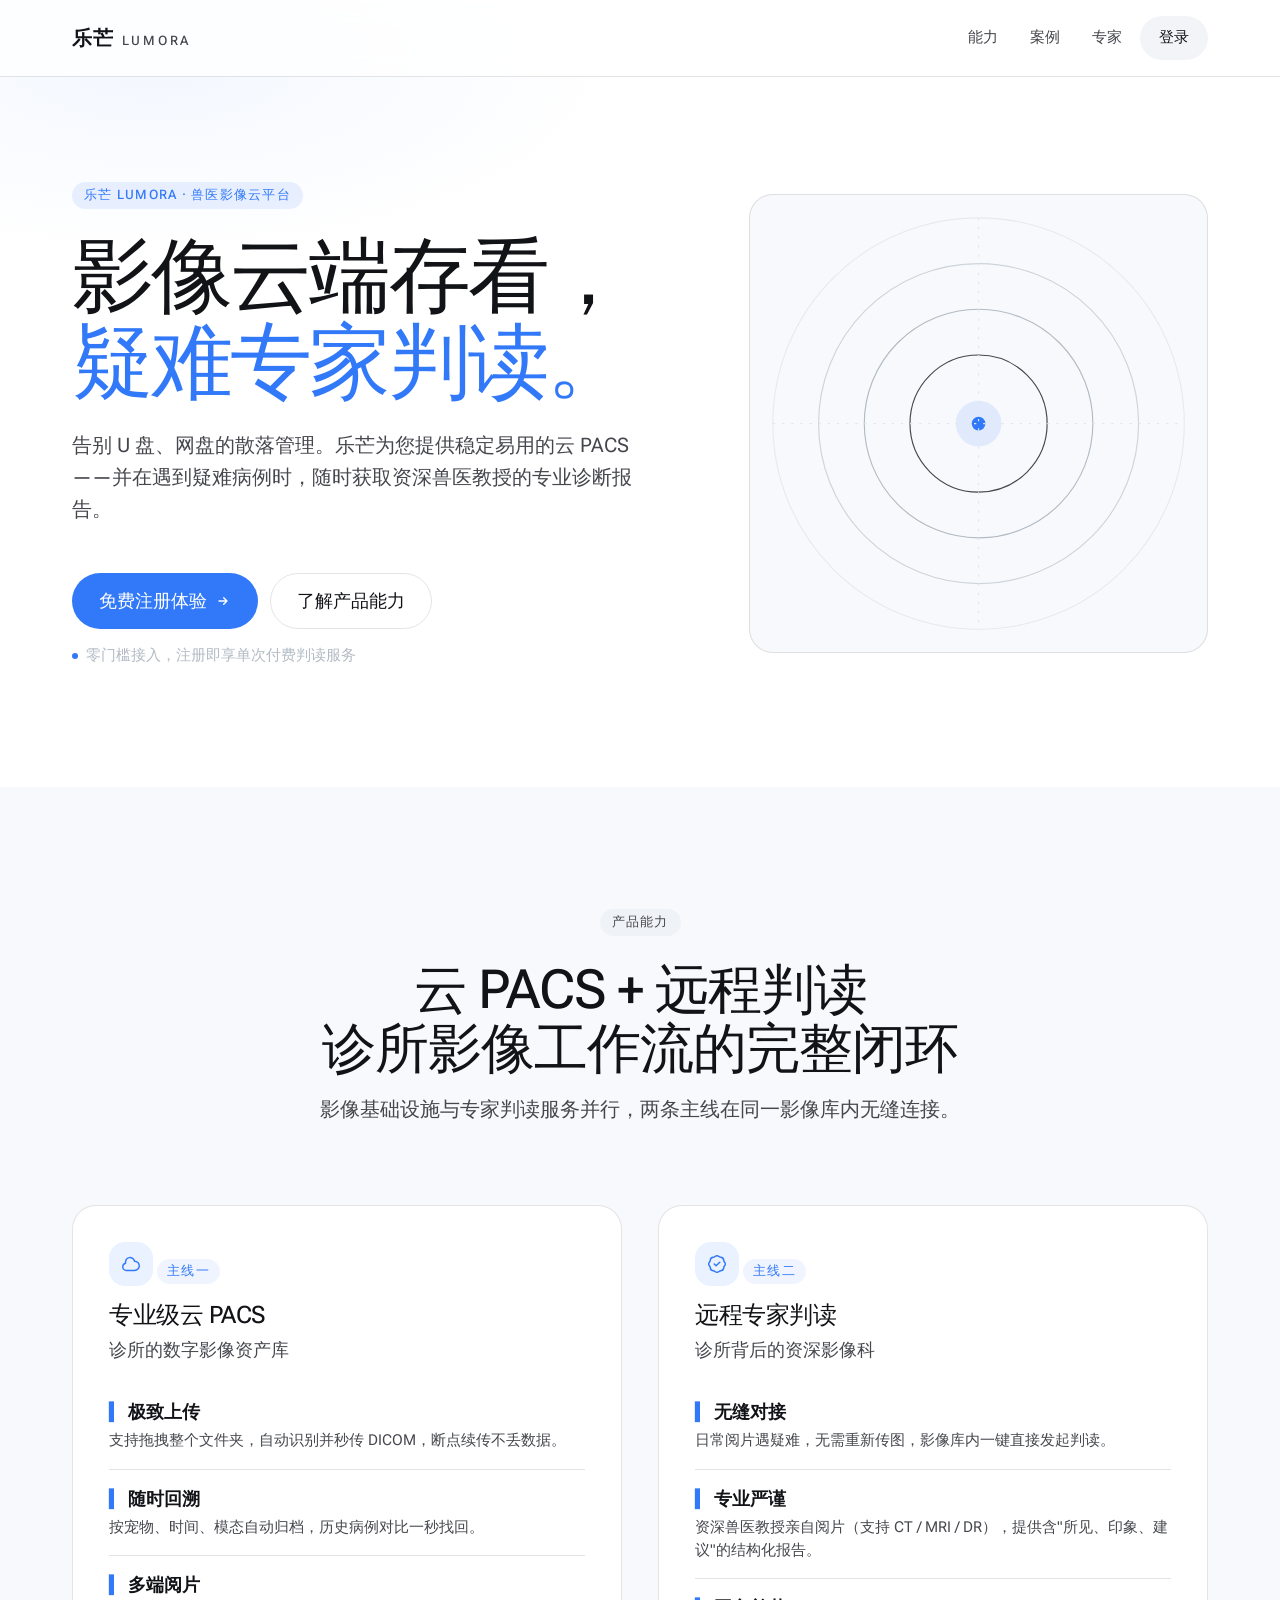
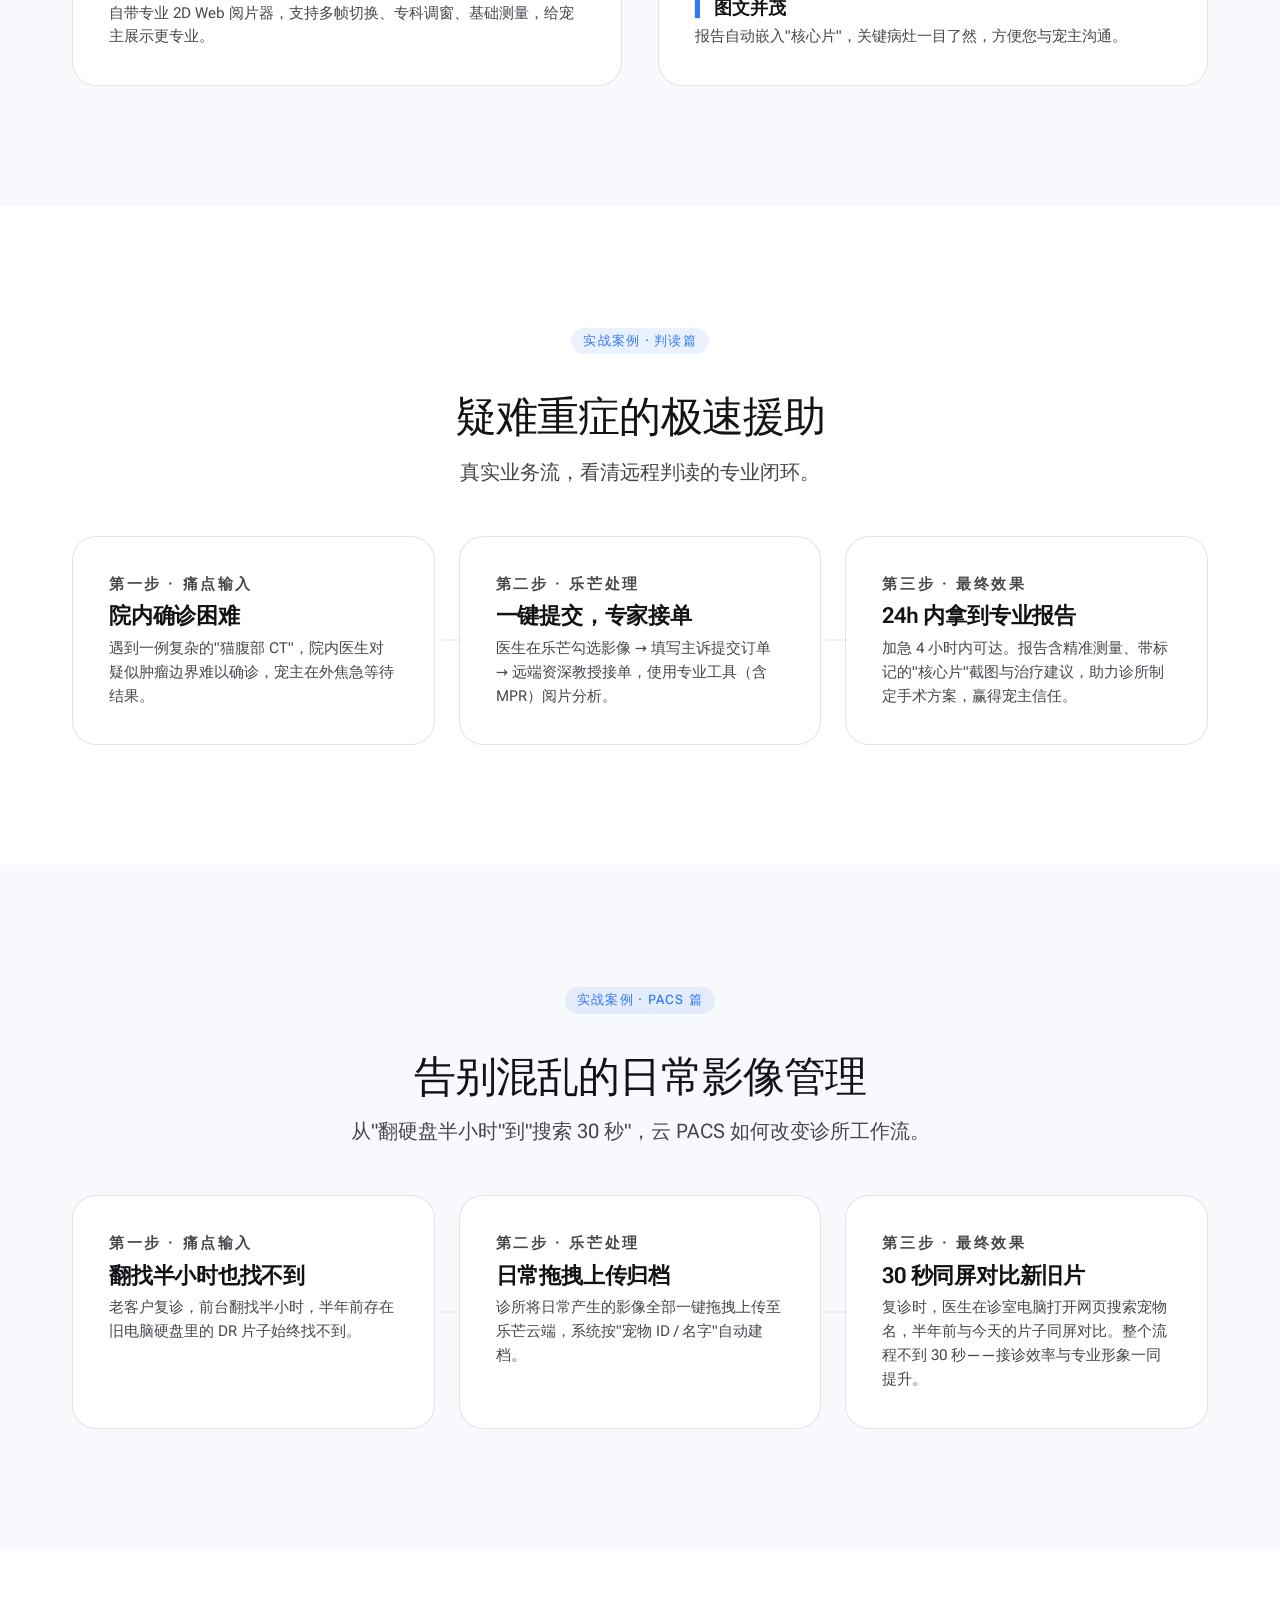
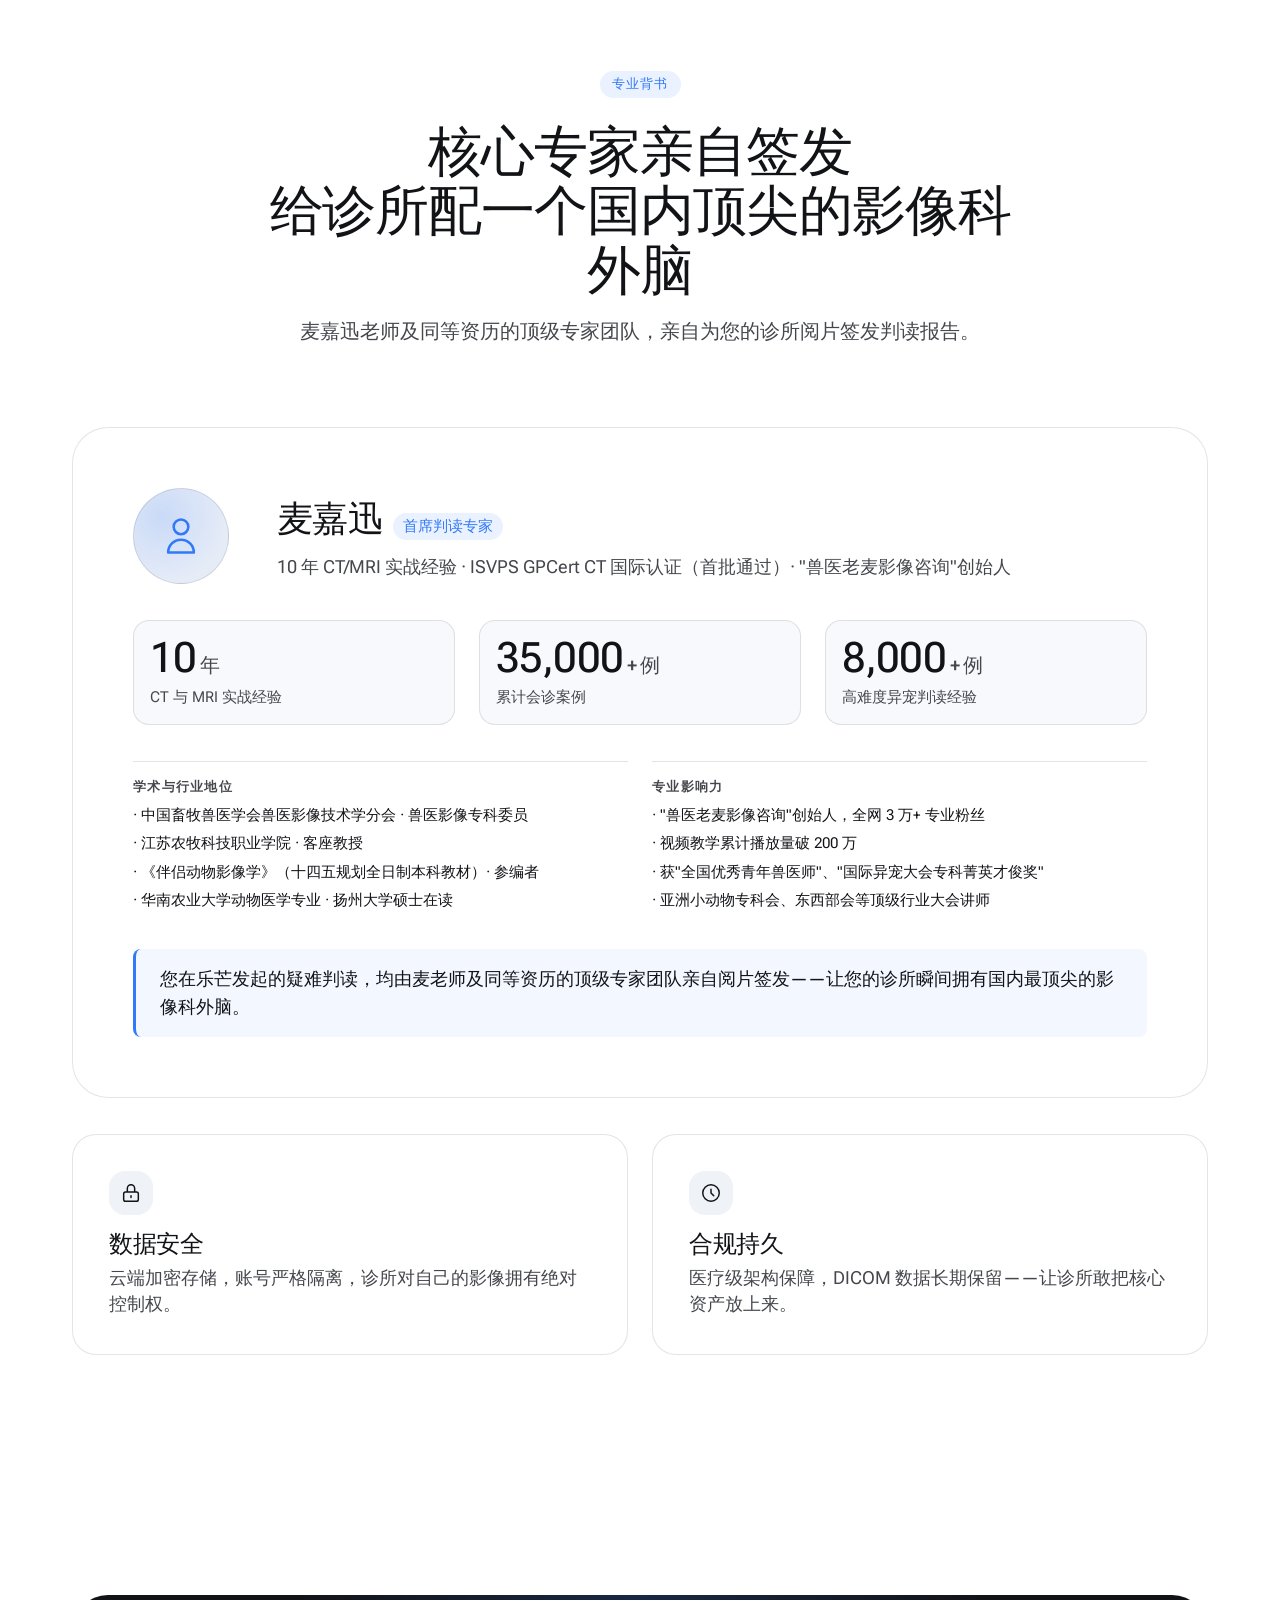
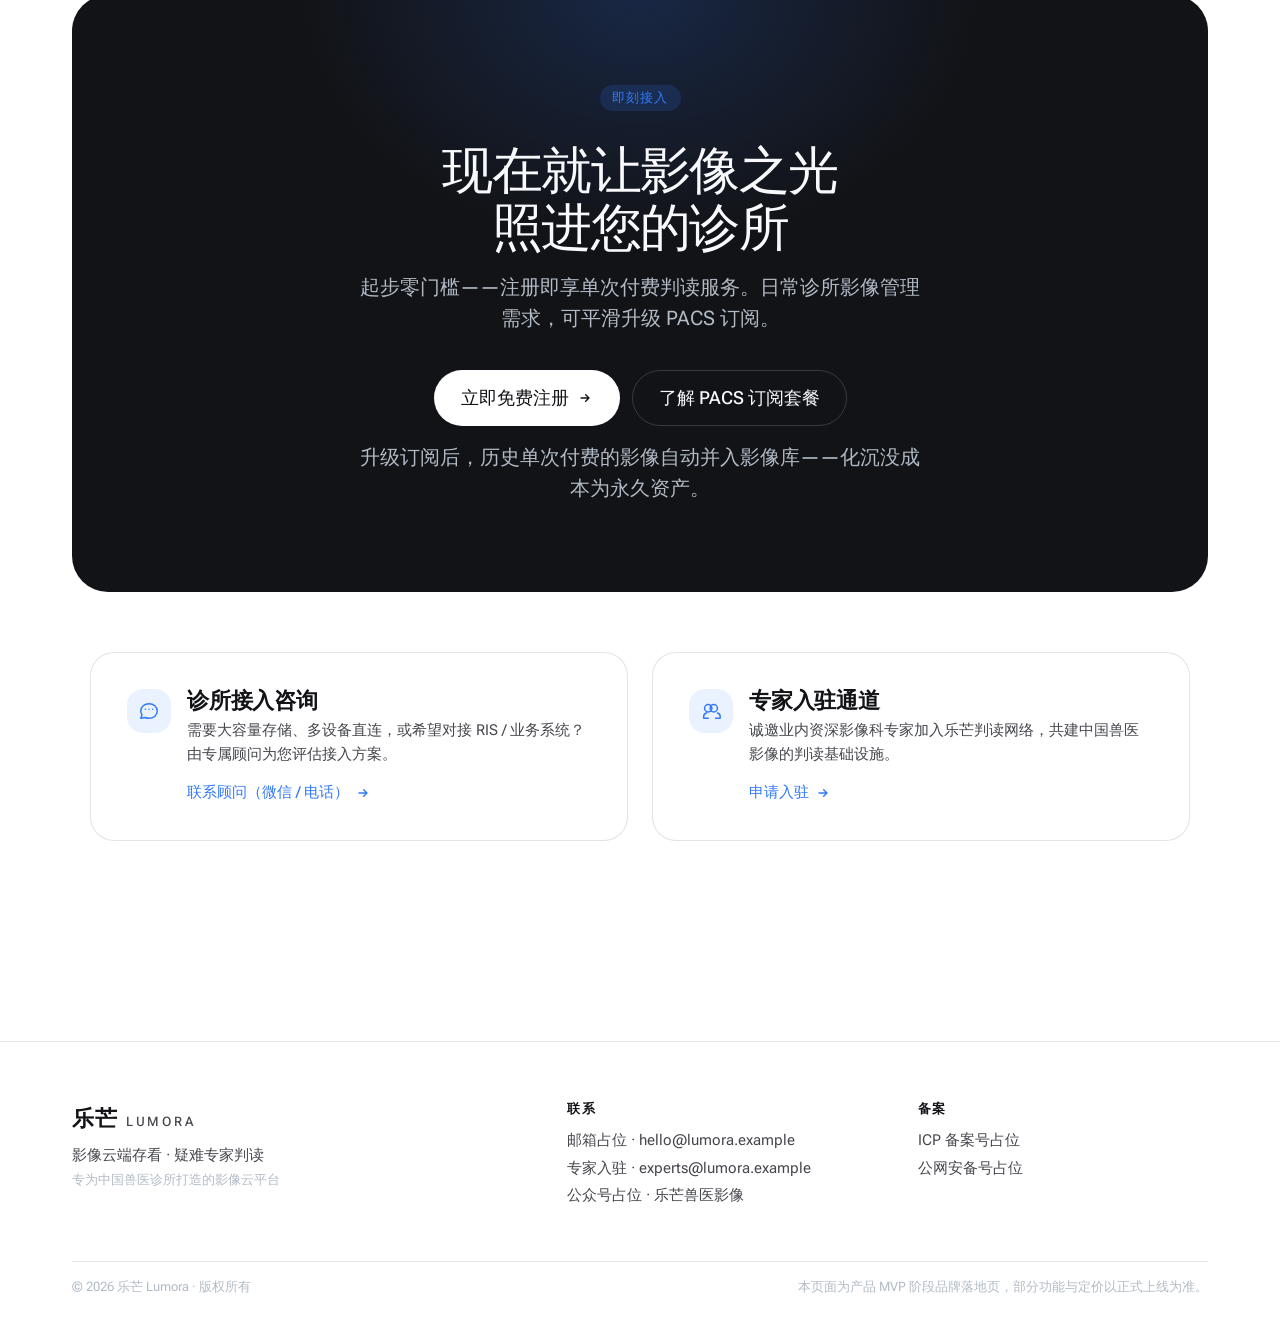
==== commit 378b976b: "sync: landing page from xgyyx/Lumora@d33ac94 (main)" ====
--- a/index.html
+++ b/index.html
@@ -15,10 +15,16 @@
   <meta property="og:type" content="website" />
   <meta property="og:locale" content="zh_CN" />
 
-  <!-- 字体：Google Sans 优先，公网 fallback 到 Inter -->
-  <link rel="preconnect" href="https://fonts.googleapis.com" />
-  <link rel="preconnect" href="https://fonts.gstatic.com" crossorigin />
-  <link href="https://fonts.googleapis.com/css2?family=Inter:wght@400;450;500;600;700&display=swap" rel="stylesheet" />
+  <!-- 字体：Roboto Flex 自托管（Apache 2.0），运行时零 Google CDN 依赖（DL.4） -->
+  <style>
+    @font-face {
+      font-family: 'Roboto Flex';
+      font-style: normal;
+      font-display: swap;
+      font-weight: 100 1000; /* 可变字体，单文件覆盖全字重 */
+      src: url('./assets/fonts/RobotoFlex.woff2') format('woff2');
+    }
+  </style>
 
   <!-- Design tokens（按 Antigravity 视觉 UI 规范） -->
   <style>
@@ -59,9 +65,9 @@
       --outline-inverse:         rgba(255, 255, 255, 0.16);
 
       /* ─── Typography ───────────────────────────────────────── */
-      --font-sans: 'Google Sans Flex', 'Google Sans Text', 'Google Sans',
-                   'Inter', -apple-system, BlinkMacSystemFont, 'PingFang SC',
-                   'Hiragino Sans GB', 'Microsoft YaHei', system-ui, sans-serif;
+      --font-sans: 'Roboto Flex', 'Roboto', -apple-system, BlinkMacSystemFont,
+                   'PingFang SC', 'Hiragino Sans GB', 'Microsoft YaHei',
+                   system-ui, sans-serif;
 
       --text-landing-main: 107px;
       --text-9xl: 148px;
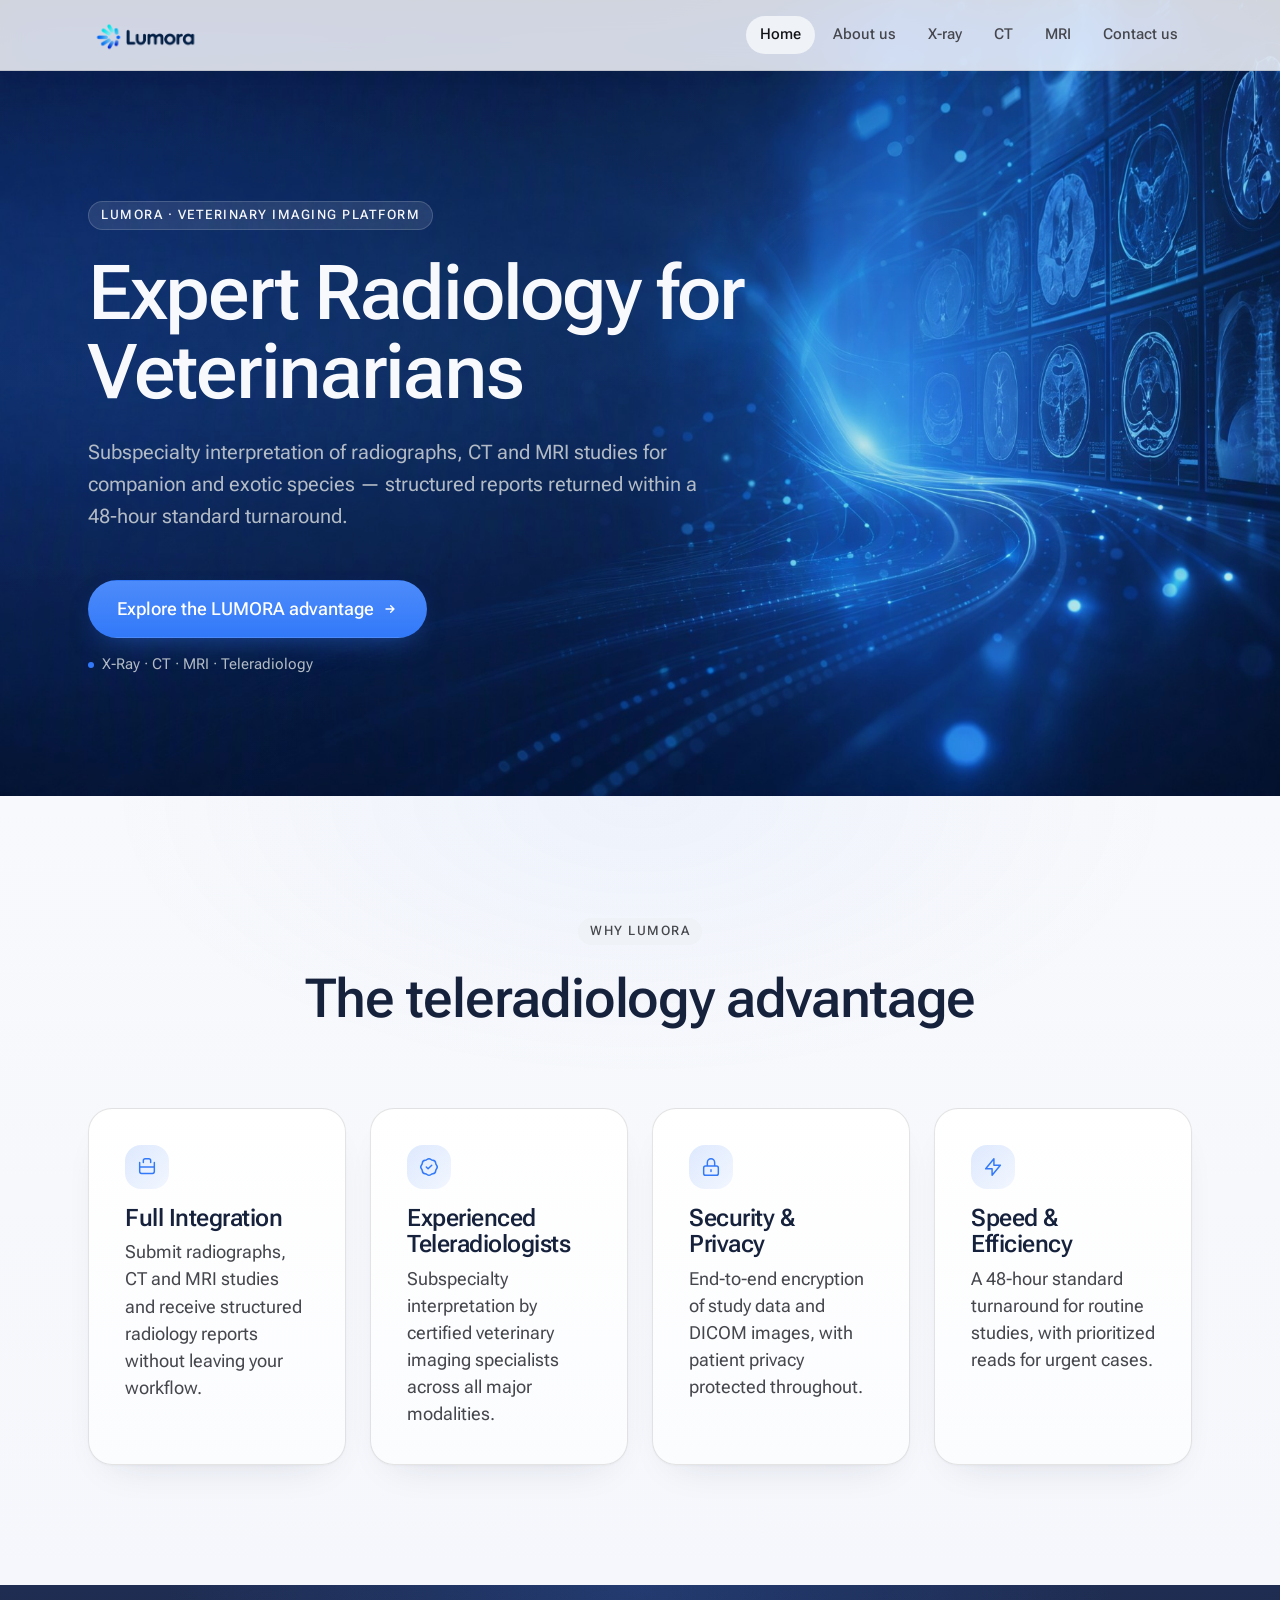
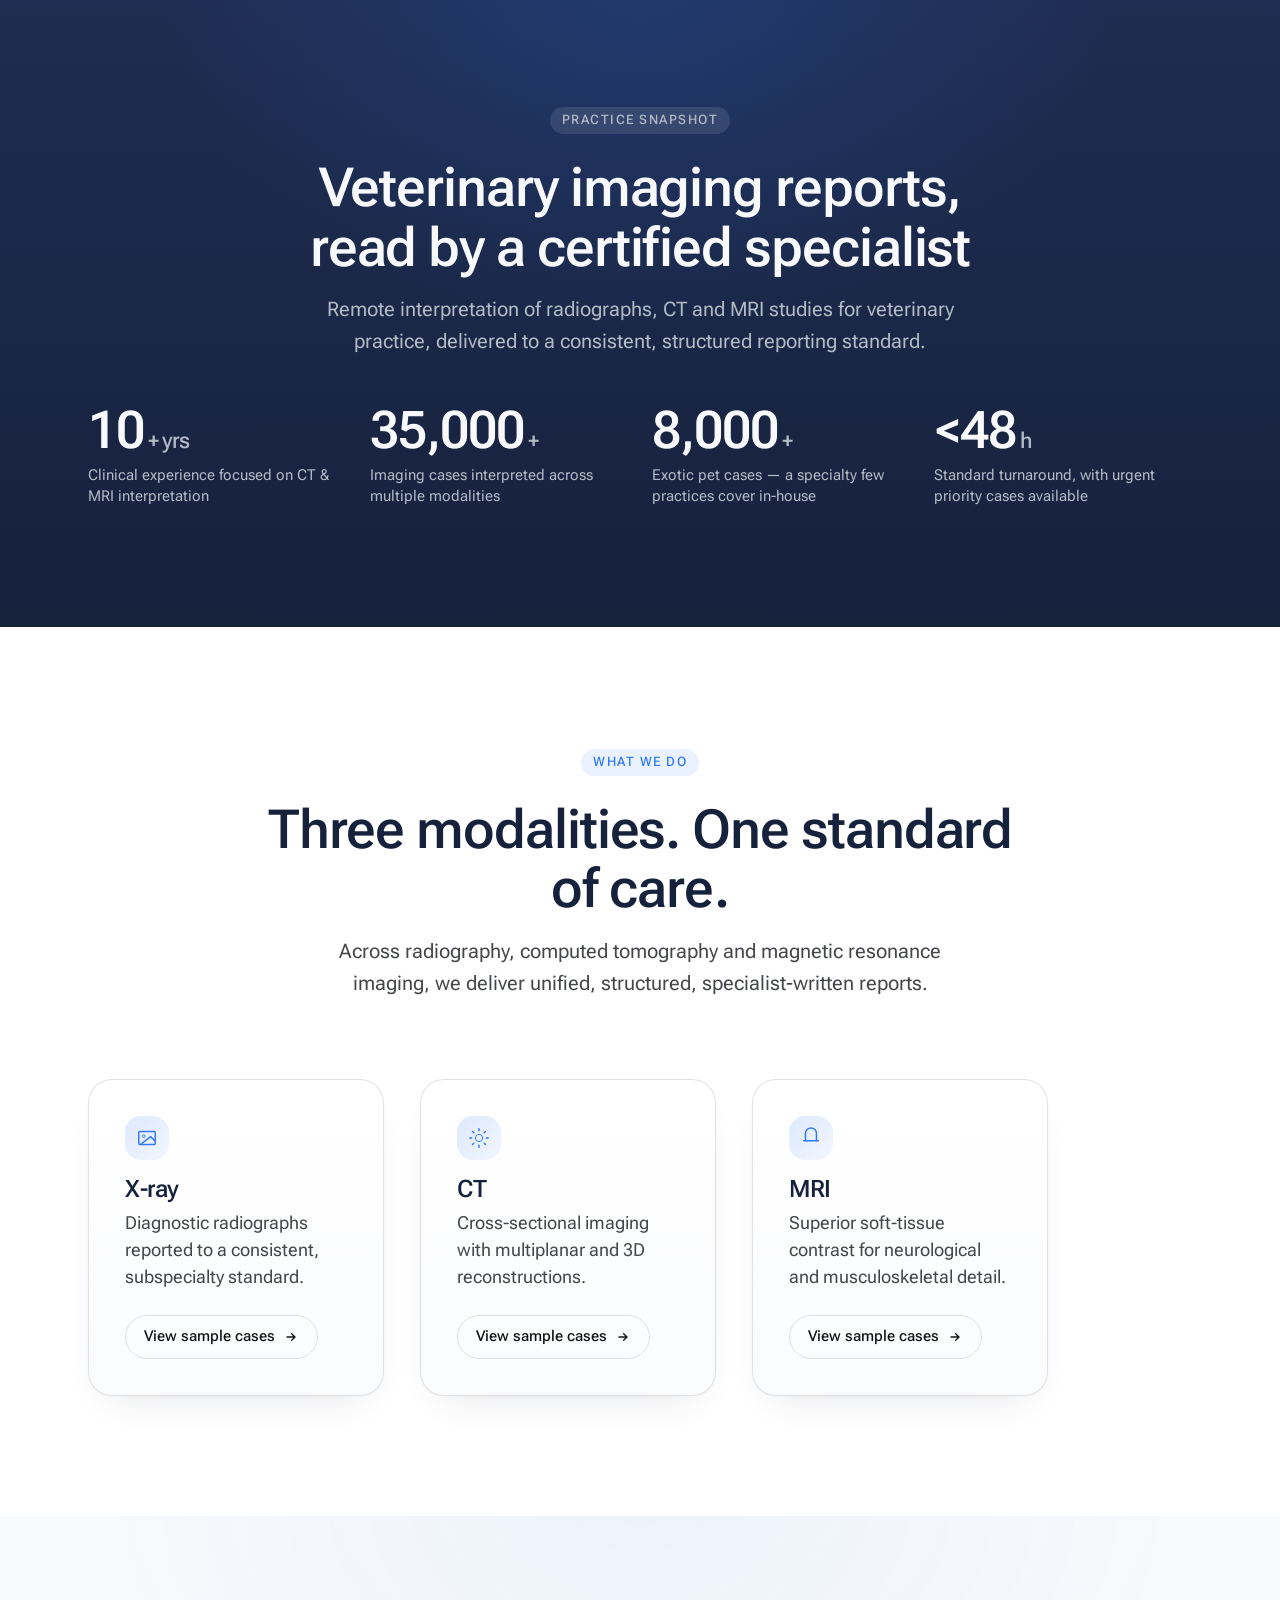
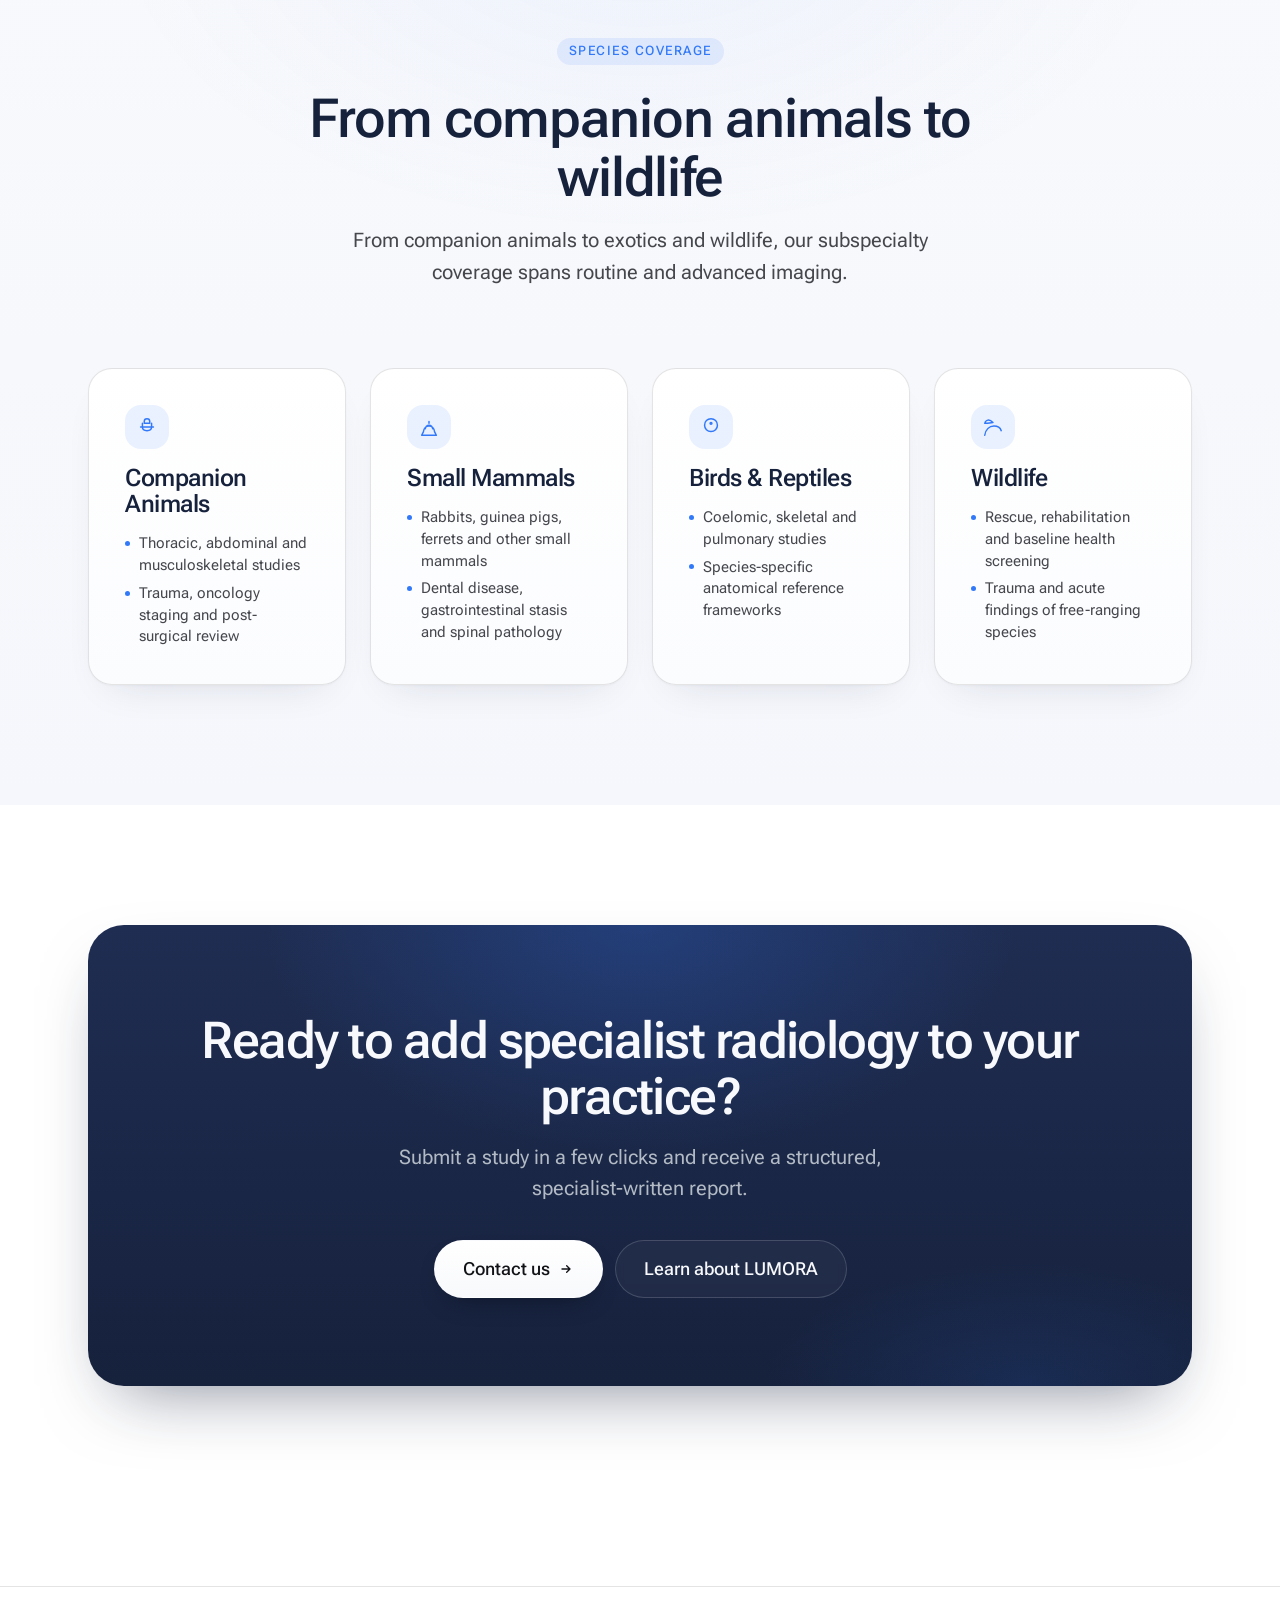
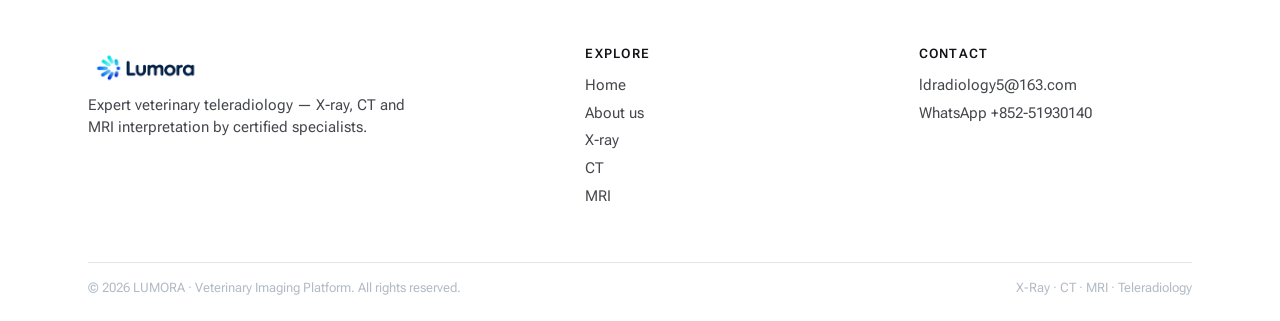
==== commit b10c8bec: "sync: landing page from xgyyx/Lumora@7d3a97e (feat/landing-overseas-site)" ====
--- a/index.html
+++ b/index.html
@@ -1,1166 +1,370 @@
 <!DOCTYPE html>
-<html lang="zh-CN">
+<html lang="en">
 <head>
   <meta charset="UTF-8" />
   <meta name="viewport" content="width=device-width, initial-scale=1.0" />
   <meta http-equiv="X-UA-Compatible" content="IE=edge" />
 
-  <title>乐芒 Lumora · 兽医影像云平台 — 影像云端存看，疑难专家判读</title>
-  <meta name="description" content="乐芒 Lumora 是专为中国兽医诊所打造的影像云平台：云 PACS 让影像告别 U 盘网盘散落管理，远程专家判读由资深兽医教授签发结构化报告。注册零门槛，按单次付费即可体验。" />
-  <meta name="keywords" content="兽医影像, 云 PACS, 远程判读, DICOM, 乐芒, Lumora, 兽医诊所, 阅片, 麦嘉迅" />
-
-  <!-- Open Graph -->
-  <meta property="og:title" content="乐芒 Lumora · 影像云端存看，疑难专家判读" />
-  <meta property="og:description" content="云 PACS + 远程专家判读，专为中国兽医诊所打造。注册零门槛，按单次付费即可体验。" />
+  <title>LUMORA · Veterinary Imaging Platform — Expert Radiology for Veterinarians</title>
+  <meta name="description" content="LUMORA delivers expert veterinary teleradiology — X-ray, CT and MRI reports read by certified specialists, with fast, secure, seamless submission." />
+  <meta name="keywords" content="veterinary teleradiology, veterinary imaging, X-ray, CT, MRI, LUMORA, veterinary radiologist" />
+
+  <meta property="og:title" content="LUMORA · Expert Radiology for Veterinarians" />
+  <meta property="og:description" content="X-ray, CT and MRI interpretation by certified veterinary imaging specialists. Fast, secure and seamless." />
   <meta property="og:type" content="website" />
-  <meta property="og:locale" content="zh_CN" />
-
-  <!-- 字体：Roboto Flex 自托管（Apache 2.0），运行时零 Google CDN 依赖（DL.4） -->
-  <style>
-    @font-face {
-      font-family: 'Roboto Flex';
-      font-style: normal;
-      font-display: swap;
-      font-weight: 100 1000; /* 可变字体，单文件覆盖全字重 */
-      src: url('./assets/fonts/RobotoFlex.woff2') format('woff2');
-    }
-  </style>
-
-  <!-- Design tokens（按 Antigravity 视觉 UI 规范） -->
-  <style>
-    :root {
-      /* ─── Color · Base palette ─────────────────────────────── */
-      --grey-0:    #ffffff;
-      --grey-10:   #f8f9fc;
-      --grey-20:   #eff2f7;
-      --grey-50:   #e6eaf0;
-      --grey-100:  #e1e6ec;
-      --grey-200:  #cdd4dc;
-      --grey-300:  #b2bbc5;
-      --grey-400:  #b7bfd9;
-      --grey-800:  #45474d;
-      --grey-900:  #2f3034;
-      --grey-1000: #212226;
-      --grey-1100: #18191d;
-      --grey-1200: #121317;
-      --blue-600:  #3279f9;
-
-      /* ─── Theme surfaces ───────────────────────────────────── */
-      --surface:                 var(--grey-0);
-      --surface-container-low:   var(--grey-10);
-      --surface-container:       var(--grey-20);
-      --surface-container-high:  var(--grey-50);
-      --surface-inverse:         var(--grey-1200);
-
-      --on-surface:              var(--grey-1200);
-      --on-surface-variant:      var(--grey-800);
-      --on-surface-muted:        var(--grey-300);
-      --on-inverse:              var(--grey-10);
-      --on-inverse-variant:      var(--grey-300);
-
-      --primary:                 var(--blue-600);
-      --on-primary:              var(--grey-0);
-      --outline:                 rgba(33, 34, 38, 0.12);
-      --outline-strong:          rgba(33, 34, 38, 0.20);
-      --outline-inverse:         rgba(255, 255, 255, 0.16);
-
-      /* ─── Typography ───────────────────────────────────────── */
-      --font-sans: 'Roboto Flex', 'Roboto', -apple-system, BlinkMacSystemFont,
-                   'PingFang SC', 'Hiragino Sans GB', 'Microsoft YaHei',
-                   system-ui, sans-serif;
-
-      --text-landing-main: 107px;
-      --text-9xl: 148px;
-      --text-5xl: 54px;
-      --text-4xl: 42px;
-      --text-3xl: 36px;
-      --text-2xl: 30px;
-      --text-xl:  24px;
-      --text-lg:  22px;
-      --text-md:  20px;
-      --text-base: 17.5px;
-      --text-sm:  14.5px;
-      --text-xs:  12.5px;
-
-      --weight-body: 400;
-      --weight-title: 450;
-      --weight-medium: 500;
-      --weight-semibold: 600;
-
-      --leading-body: 1.5;
-      --leading-title: 1.1;
-
-      /* ─── Spacing scale ────────────────────────────────────── */
-      --space-xs:  4px;
-      --space-sm:  8px;
-      --space-md:  16px;
-      --space-lg:  24px;
-      --space-xl:  36px;
-      --space-2xl: 48px;
-      --space-3xl: 60px;
-      --space-4xl: 80px;
-      --space-5xl: 88px;
-      --space-6xl: 120px;
-      --space-7xl: 180px;
-
-      /* ─── Border radius ────────────────────────────────────── */
-      --radius-xs:  4px;
-      --radius-sm:  8px;
-      --radius-md:  16px;
-      --radius-lg:  24px;
-      --radius-xl:  36px;
-      --radius-2xl: 48px;
-      --radius-full: 9999px;
-
-      /* ─── Easing ───────────────────────────────────────────── */
-      --ease-out-quart:  cubic-bezier(0.25, 1, 0.5, 1);
-      --ease-out-expo:   cubic-bezier(0.19, 1, 0.22, 1);
-      --ease-in-out-cubic: cubic-bezier(0.65, 0, 0.35, 1);
-
-      /* ─── Grid ─────────────────────────────────────────────── */
-      --container-max: 1728px;
-      --page-margin: 16px;
-      --gutter: 16px;
-    }
-
-    @media (min-width: 768px) {
-      :root { --page-margin: 40px; --gutter: 28px; }
-    }
-    @media (min-width: 1024px) {
-      :root { --page-margin: 72px; --gutter: 64px; }
-    }
-
-    *, *::before, *::after { box-sizing: border-box; }
-
-    html { scroll-behavior: smooth; }
-
-    body {
-      margin: 0;
-      font-family: var(--font-sans);
-      font-size: var(--text-base);
-      font-weight: var(--weight-body);
-      line-height: var(--leading-body);
-      color: var(--on-surface);
-      background: var(--surface);
-      -webkit-font-smoothing: antialiased;
-      -moz-osx-font-smoothing: grayscale;
-      text-rendering: optimizeLegibility;
-      overflow-x: hidden;
-    }
-
-    a { color: inherit; text-decoration: none; }
-    p { margin: 0; }
-    h1, h2, h3, h4 {
-      margin: 0;
-      font-weight: var(--weight-title);
-      line-height: var(--leading-title);
-      letter-spacing: -0.02em;
-      color: var(--on-surface);
-    }
-    ul { margin: 0; padding: 0; list-style: none; }
-
-    /* ─── Layout ────────────────────────────────────────────── */
-    .container {
-      max-width: var(--container-max);
-      margin: 0 auto;
-      padding: 0 var(--page-margin);
-    }
-    .container-narrow { max-width: 1200px; }
-
-    .section { padding: var(--space-4xl) 0; }
-    @media (min-width: 768px) { .section { padding: var(--space-5xl) 0; } }
-    @media (min-width: 1024px) { .section { padding: var(--space-6xl) 0; } }
-
-    /* ─── Nav ───────────────────────────────────────────────── */
-    .nav {
-      position: fixed; top: 0; left: 0; right: 0; z-index: 50;
-      background: rgba(255, 255, 255, 0.78);
-      backdrop-filter: saturate(180%) blur(16px);
-      -webkit-backdrop-filter: saturate(180%) blur(16px);
-      border-bottom: 1px solid var(--outline);
-    }
-    .nav-inner {
-      max-width: var(--container-max); margin: 0 auto;
-      display: flex; align-items: center; justify-content: space-between;
-      padding: var(--space-md) var(--page-margin);
-    }
-    .brand { display: flex; align-items: baseline; gap: var(--space-sm); }
-    .brand-cn {
-      font-size: var(--text-md); font-weight: var(--weight-semibold);
-      letter-spacing: 0.04em; color: var(--on-surface);
-    }
-    .brand-en {
-      font-size: var(--text-xs); font-weight: var(--weight-medium);
-      letter-spacing: 0.22em; color: var(--on-surface-variant);
-      text-transform: uppercase;
-    }
-    .nav-links { display: flex; align-items: center; gap: var(--space-xs); }
-    .nav-link {
-      display: none;
-      padding: 8px 14px;
-      font-size: var(--text-sm); color: var(--on-surface-variant);
-      border-radius: var(--radius-full);
-      transition: color 0.18s var(--ease-out-quart),
-                  background 0.18s var(--ease-out-quart);
-    }
-    .nav-link:hover { color: var(--on-surface); background: var(--surface-container); }
-    @media (min-width: 768px) { .nav-link { display: inline-flex; } }
-
-    /* ─── Buttons ───────────────────────────────────────────── */
-    .btn {
-      display: inline-flex; align-items: center; justify-content: center;
-      gap: var(--space-sm);
-      font-family: inherit;
-      font-size: var(--text-sm);
-      font-weight: var(--weight-medium);
-      padding: 10px 18px;
-      border-radius: var(--radius-full);
-      border: 1px solid transparent;
-      cursor: pointer;
-      white-space: nowrap;
-      transition: background 0.22s var(--ease-out-quart),
-                  border-color 0.22s var(--ease-out-quart),
-                  color 0.22s var(--ease-out-quart),
-                  transform 0.22s var(--ease-out-quart);
-    }
-    .btn-lg { padding: 14px 26px; font-size: var(--text-base); }
-
-    .btn-primary {
-      background: var(--on-surface); color: var(--surface);
-    }
-    .btn-primary:hover {
-      background: var(--grey-1000);
-      transform: translateY(-1px);
-    }
-
-    .btn-accent {
-      background: var(--primary); color: var(--on-primary);
-    }
-    .btn-accent:hover {
-      background: #1e63e0;
-      transform: translateY(-1px);
-    }
-
-    .btn-tonal {
-      background: rgba(183, 191, 217, 0.18);
-      color: var(--on-surface);
-    }
-    .btn-tonal:hover { background: rgba(183, 191, 217, 0.30); }
-
-    .btn-outlined {
-      background: transparent;
-      color: var(--on-surface);
-      border-color: var(--outline);
-    }
-    .btn-outlined:hover { border-color: var(--outline-strong); background: var(--surface-container-low); }
-
-    .btn-on-inverse {
-      background: var(--surface); color: var(--on-surface);
-    }
-    .btn-on-inverse:hover { background: var(--grey-10); transform: translateY(-1px); }
-
-    .btn-outlined-inverse {
-      background: transparent;
-      color: var(--on-inverse);
-      border-color: var(--outline-inverse);
-    }
-    .btn-outlined-inverse:hover {
-      border-color: rgba(255, 255, 255, 0.4);
-      background: rgba(255, 255, 255, 0.06);
-    }
-
-    .arrow { width: 16px; height: 16px; }
-
-    /* ─── Eyebrow chip ──────────────────────────────────────── */
-    .eyebrow {
-      display: inline-flex; align-items: center;
-      padding: 4px 12px;
-      font-size: var(--text-xs);
-      font-weight: var(--weight-medium);
-      letter-spacing: 0.10em;
-      color: var(--on-surface-variant);
-      background: var(--surface-container);
-      border-radius: var(--radius-full);
-      text-transform: uppercase;
-      margin-bottom: var(--space-lg);
-    }
-    .eyebrow-accent {
-      color: var(--primary);
-      background: rgba(50, 121, 249, 0.10);
-    }
-
-    /* ─── Hero ──────────────────────────────────────────────── */
-    .hero {
-      position: relative;
-      padding-top: 144px;
-      padding-bottom: var(--space-4xl);
-      background:
-        radial-gradient(ellipse 60% 40% at 12% 8%,
-          rgba(50, 121, 249, 0.06) 0%, transparent 60%),
-        var(--surface);
-      overflow: hidden;
-    }
-    @media (min-width: 1024px) {
-      .hero { padding-top: 180px; padding-bottom: var(--space-6xl); }
-    }
-    .hero-grid {
-      display: grid; grid-template-columns: 1fr; gap: var(--space-3xl);
-      align-items: center;
-    }
-    @media (min-width: 1024px) {
-      .hero-grid { grid-template-columns: 1.3fr 1fr; gap: var(--space-4xl); }
-    }
-    .hero h1 {
-      font-size: clamp(40px, 7vw, 82px);
-      font-weight: var(--weight-title);
-      line-height: 1.05;
-      letter-spacing: -0.035em;
-    }
-    .hero h1 .accent { color: var(--primary); font-weight: var(--weight-medium); }
-    .hero-sub {
-      margin-top: var(--space-lg);
-      font-size: clamp(var(--text-base), 2vw, var(--text-md));
-      line-height: 1.6;
-      color: var(--on-surface-variant);
-      max-width: 620px;
-    }
-    .hero-cta {
-      margin-top: var(--space-2xl);
-      display: flex; flex-wrap: wrap; gap: 12px;
-    }
-    .hero-note {
-      margin-top: var(--space-md);
-      font-size: var(--text-sm);
-      color: var(--on-surface-muted);
-    }
-    .hero-note .dot {
-      display: inline-block; width: 6px; height: 6px;
-      background: var(--primary); border-radius: 50%;
-      vertical-align: middle; margin-right: 8px;
-    }
-
-    /* Hero visual */
-    .hero-visual {
-      position: relative; aspect-ratio: 1 / 1;
-      max-width: 480px; width: 100%; margin: 0 auto;
-      background: var(--surface-container-low);
-      border: 1px solid var(--outline);
-      border-radius: var(--radius-lg);
-      overflow: hidden;
-      display: none;
-    }
-    @media (min-width: 1024px) { .hero-visual { display: block; } }
-    .hero-visual svg { position: absolute; inset: 0; width: 100%; height: 100%; }
-
-    /* ─── Section heading ───────────────────────────────────── */
-    .section-head {
-      text-align: center;
-      max-width: 760px;
-      margin: 0 auto var(--space-3xl);
-    }
-    @media (min-width: 1024px) { .section-head { margin-bottom: var(--space-4xl); } }
-    .section-head h2 {
-      font-size: clamp(var(--text-3xl), 5vw, var(--text-5xl));
-      font-weight: var(--weight-title);
-    }
-    .section-head p {
-      margin-top: var(--space-md);
-      color: var(--on-surface-variant);
-      font-size: var(--text-md);
-      line-height: 1.55;
-    }
-
-    .section-muted { background: var(--surface-container-low); }
-
-    /* ─── Cards (base) ──────────────────────────────────────── */
-    .card {
-      background: var(--surface);
-      border: 1px solid var(--outline);
-      border-radius: var(--radius-lg);
-      padding: var(--space-lg);
-      transition: border-color 0.25s var(--ease-out-quart),
-                  transform 0.25s var(--ease-out-quart),
-                  box-shadow 0.25s var(--ease-out-quart);
-    }
-    @media (min-width: 768px) { .card { padding: var(--space-xl); } }
-    .card:hover {
-      border-color: var(--outline-strong);
-      transform: translateY(-2px);
-      box-shadow: 0 8px 24px -8px rgba(33, 34, 38, 0.08);
-    }
-    .section-muted .card { background: var(--surface); }
-
-    .grid-2 {
-      display: grid; grid-template-columns: 1fr;
-      gap: var(--space-lg);
-    }
-    @media (min-width: 768px) {
-      .grid-2 { grid-template-columns: 1fr 1fr; gap: var(--space-xl); }
-    }
-
-    .card-eyebrow {
-      display: inline-flex; align-items: center;
-      padding: 3px 10px;
-      font-size: var(--text-xs);
-      font-weight: var(--weight-medium);
-      letter-spacing: 0.10em;
-      color: var(--primary);
-      background: rgba(50, 121, 249, 0.08);
-      border-radius: var(--radius-full);
-      text-transform: uppercase;
-      margin-bottom: var(--space-md);
-    }
-    .card h3 {
-      font-size: var(--text-xl);
-      font-weight: var(--weight-title);
-      letter-spacing: -0.02em;
-    }
-    .card-tagline {
-      margin-top: var(--space-sm);
-      font-size: var(--text-base);
-      color: var(--on-surface-variant);
-    }
-
-    /* ─── 双主线 - 功能子项列表（非 checkmark，而是 highlight 标题 + 描述） */
-    .capability-list {
-      margin-top: var(--space-xl);
-      display: flex; flex-direction: column;
-      gap: var(--space-md);
-    }
-    .capability-item {
-      padding-top: var(--space-md);
-      border-top: 1px solid var(--outline);
-    }
-    .capability-item:first-child { border-top: 0; padding-top: 0; }
-    .capability-title {
-      font-size: var(--text-base);
-      font-weight: var(--weight-semibold);
-      color: var(--on-surface);
-      margin-bottom: 4px;
-    }
-    .capability-title .marker { color: var(--primary); margin-right: 6px; }
-    .capability-desc {
-      font-size: var(--text-sm);
-      line-height: 1.6;
-      color: var(--on-surface-variant);
-    }
-
-    /* Icon container */
-    .icon-box {
-      width: 44px; height: 44px;
-      display: inline-flex; align-items: center; justify-content: center;
-      border-radius: var(--radius-md);
-      background: var(--surface-container);
-      color: var(--on-surface);
-      margin-bottom: var(--space-md);
-    }
-    .icon-box svg { width: 22px; height: 22px; }
-    .icon-box-accent {
-      background: rgba(50, 121, 249, 0.10);
-      color: var(--primary);
-    }
-
-    /* ─── Case study (三/四 板块) ───────────────────────────── */
-    .case-intro {
-      max-width: 760px;
-      margin: 0 auto var(--space-2xl);
-      text-align: center;
-    }
-    .case-headline {
-      font-size: clamp(var(--text-2xl), 3.5vw, var(--text-4xl));
-      font-weight: var(--weight-title);
-      letter-spacing: -0.02em;
-      margin-top: var(--space-md);
-    }
-    .case-subline {
-      margin-top: var(--space-md);
-      color: var(--on-surface-variant);
-      font-size: var(--text-md);
-      line-height: 1.55;
-    }
-    .case-steps {
-      display: grid; grid-template-columns: 1fr; gap: var(--space-md);
-      max-width: 1200px; margin: 0 auto;
-    }
-    @media (min-width: 768px) {
-      .case-steps { grid-template-columns: repeat(3, 1fr); gap: var(--space-lg); }
-    }
-    .case-step {
-      position: relative;
-      background: var(--surface);
-      border: 1px solid var(--outline);
-      border-radius: var(--radius-lg);
-      padding: var(--space-lg);
-    }
-    @media (min-width: 768px) { .case-step { padding: var(--space-xl); } }
-    .section-muted .case-step { background: var(--surface); }
-    .case-step-num {
-      font-size: var(--text-xs);
-      font-weight: var(--weight-semibold);
-      letter-spacing: 0.18em;
-      color: var(--primary);
-      text-transform: uppercase;
-      margin-bottom: var(--space-sm);
-    }
-    .case-step h4 {
-      font-size: var(--text-lg);
-      font-weight: var(--weight-semibold);
-      letter-spacing: -0.01em;
-      margin-bottom: var(--space-sm);
-    }
-    .case-step p {
-      font-size: var(--text-sm);
-      line-height: 1.65;
-      color: var(--on-surface-variant);
-    }
-    /* 桌面端步骤之间的箭头 */
-    @media (min-width: 768px) {
-      .case-step + .case-step::before {
-        content: '';
-        position: absolute;
-        left: calc(var(--space-lg) * -1);
-        top: 50%; transform: translateY(-50%);
-        width: var(--space-lg); height: 1px;
-        background:
-          linear-gradient(to right, transparent 0%, var(--outline) 30%, var(--outline) 100%);
-      }
-    }
-
-    /* ─── Expert profile card (五板块) ─────────────────────── */
-    .expert-card {
-      background: var(--surface);
-      border: 1px solid var(--outline);
-      border-radius: var(--radius-xl);
-      padding: var(--space-lg);
-      overflow: hidden;
-    }
-    @media (min-width: 768px) { .expert-card { padding: var(--space-3xl); } }
-    .section-muted .expert-card { background: var(--surface); }
-
-    .expert-head {
-      display: grid; grid-template-columns: 1fr; gap: var(--space-lg);
-      align-items: center;
-    }
-    @media (min-width: 768px) {
-      .expert-head { grid-template-columns: auto 1fr; gap: var(--space-2xl); }
-    }
-    .expert-avatar {
-      width: 96px; height: 96px;
-      border-radius: var(--radius-full);
-      background:
-        radial-gradient(circle at 30% 30%, rgba(50,121,249,0.2), rgba(50,121,249,0.05) 70%),
-        var(--surface-container);
-      border: 1px solid var(--outline);
-      display: inline-flex; align-items: center; justify-content: center;
-      color: var(--primary);
-      flex-shrink: 0;
-    }
-    .expert-avatar svg { width: 44px; height: 44px; }
-    .expert-name-row { display: flex; flex-wrap: wrap; align-items: baseline; gap: 10px; }
-    .expert-name {
-      font-size: var(--text-3xl);
-      font-weight: var(--weight-title);
-      letter-spacing: -0.02em;
-    }
-    .expert-role {
-      font-size: var(--text-sm);
-      color: var(--primary);
-      background: rgba(50, 121, 249, 0.10);
-      padding: 3px 10px; border-radius: var(--radius-full);
-    }
-    .expert-tagline {
-      margin-top: var(--space-sm);
-      font-size: var(--text-base);
-      color: var(--on-surface-variant);
-      line-height: 1.55;
-    }
-
-    .expert-stats {
-      margin-top: var(--space-xl);
-      display: grid; grid-template-columns: repeat(3, 1fr);
-      gap: var(--space-md);
-    }
-    @media (min-width: 768px) { .expert-stats { gap: var(--space-lg); } }
-    .expert-stat {
-      text-align: left;
-      padding: var(--space-md);
-      background: var(--surface-container-low);
-      border-radius: var(--radius-md);
-      border: 1px solid var(--outline);
-    }
-    .expert-stat-value {
-      font-size: clamp(var(--text-2xl), 3.5vw, var(--text-4xl));
-      font-weight: var(--weight-title);
-      letter-spacing: -0.02em;
-      color: var(--on-surface);
-      line-height: 1;
-    }
-    .expert-stat-value .unit {
-      font-size: var(--text-md);
-      font-weight: var(--weight-medium);
-      margin-left: 4px;
-      color: var(--on-surface-variant);
-    }
-    .expert-stat-label {
-      margin-top: var(--space-sm);
-      font-size: var(--text-sm);
-      color: var(--on-surface-variant);
-      line-height: 1.45;
-    }
-
-    .expert-creds-grid {
-      margin-top: var(--space-xl);
-      display: grid; grid-template-columns: 1fr; gap: var(--space-md);
-    }
-    @media (min-width: 768px) {
-      .expert-creds-grid { grid-template-columns: 1fr 1fr; gap: var(--space-lg); }
-    }
-    .expert-creds {
-      padding-top: var(--space-md);
-      border-top: 1px solid var(--outline);
-    }
-    .expert-creds h5 {
-      font-size: var(--text-xs);
-      font-weight: var(--weight-semibold);
-      letter-spacing: 0.10em;
-      color: var(--on-surface-variant);
-      text-transform: uppercase;
-      margin: 0 0 var(--space-sm);
-    }
-    .expert-creds ul {
-      display: flex; flex-direction: column; gap: 6px;
-    }
-    .expert-creds li {
-      font-size: var(--text-sm);
-      line-height: 1.55;
-      color: var(--on-surface);
-    }
-
-    .expert-quote {
-      margin-top: var(--space-xl);
-      padding: var(--space-md) var(--space-lg);
-      background: rgba(50, 121, 249, 0.06);
-      border-left: 3px solid var(--primary);
-      border-radius: var(--radius-sm);
-      font-size: var(--text-base);
-      color: var(--on-surface);
-      line-height: 1.6;
-    }
-
-    /* 平台可靠性子卡 */
-    .reliability-grid {
-      margin-top: var(--space-xl);
-      display: grid; grid-template-columns: 1fr; gap: var(--space-md);
-    }
-    @media (min-width: 768px) {
-      .reliability-grid { grid-template-columns: 1fr 1fr; gap: var(--space-lg); }
-    }
-
-    /* ─── CTA banner（inverse surface）─────────────────────── */
-    .cta {
-      position: relative;
-      background:
-        radial-gradient(ellipse 50% 70% at 50% 0%,
-          rgba(50, 121, 249, 0.20) 0%, transparent 60%),
-        var(--surface-inverse);
-      color: var(--on-inverse);
-      border-radius: var(--radius-xl);
-      padding: var(--space-4xl) var(--space-lg);
-      text-align: center;
-      max-width: 1280px; margin: 0 auto;
-      overflow: hidden;
-    }
-    @media (min-width: 768px) { .cta { padding: var(--space-5xl) var(--space-4xl); } }
-    .cta h2 {
-      font-size: clamp(var(--text-2xl), 4vw, var(--text-5xl));
-      font-weight: var(--weight-title);
-      letter-spacing: -0.03em;
-      color: var(--on-inverse);
-    }
-    .cta p {
-      margin-top: var(--space-md);
-      font-size: var(--text-md);
-      line-height: 1.55;
-      color: var(--on-inverse-variant);
-      max-width: 560px; margin-left: auto; margin-right: auto;
-    }
-    .cta-actions {
-      margin-top: var(--space-xl);
-      display: flex; flex-wrap: wrap; gap: 12px; justify-content: center;
-    }
-    .cta-note {
-      margin-top: var(--space-md);
-      font-size: var(--text-sm);
-      color: var(--on-inverse-variant);
-    }
-
-    /* ─── 人工合作通道卡片 ────────────────────────────────── */
-    .channel-grid {
-      margin-top: var(--space-2xl);
-      display: grid; grid-template-columns: 1fr; gap: var(--space-md);
-      max-width: 1100px; margin-left: auto; margin-right: auto;
-    }
-    @media (min-width: 768px) {
-      .channel-grid { grid-template-columns: 1fr 1fr; gap: var(--space-lg); margin-top: var(--space-3xl); }
-    }
-    .channel-card { display: flex; gap: var(--space-md); align-items: flex-start; }
-    .channel-card .icon-box { flex-shrink: 0; margin-bottom: 0; }
-    .channel-body h4 {
-      font-size: var(--text-lg);
-      font-weight: var(--weight-semibold);
-      letter-spacing: -0.01em;
-    }
-    .channel-body p {
-      margin-top: 6px;
-      font-size: var(--text-sm);
-      line-height: 1.6;
-      color: var(--on-surface-variant);
-    }
-    .channel-cta {
-      margin-top: var(--space-md);
-      display: inline-flex; align-items: center; gap: 6px;
-      font-size: var(--text-sm);
-      font-weight: var(--weight-medium);
-      color: var(--primary);
-    }
-
-    /* ─── Footer ────────────────────────────────────────────── */
-    .footer {
-      border-top: 1px solid var(--outline);
-      background: var(--surface);
-      padding: var(--space-3xl) 0 var(--space-lg);
-      margin-top: var(--space-4xl);
-    }
-    .footer-grid {
-      display: grid; grid-template-columns: 1fr; gap: var(--space-2xl);
-    }
-    @media (min-width: 768px) {
-      .footer-grid { grid-template-columns: 1.5fr 1fr 1fr; gap: var(--space-3xl); }
-    }
-    .footer-brand .brand-cn { font-size: var(--text-lg); }
-    .footer-tagline {
-      margin-top: 10px;
-      font-size: var(--text-sm);
-      color: var(--on-surface-variant);
-    }
-    .footer-subtag {
-      margin-top: 4px;
-      font-size: var(--text-xs);
-      color: var(--on-surface-muted);
-    }
-    .footer-col h4 {
-      font-size: var(--text-xs);
-      font-weight: var(--weight-semibold);
-      letter-spacing: 0.10em;
-      color: var(--on-surface);
-      text-transform: uppercase;
-      margin-bottom: 14px;
-    }
-    .footer-col p {
-      font-size: var(--text-sm);
-      color: var(--on-surface-variant);
-      margin-bottom: 6px;
-    }
-    .footer-bottom {
-      margin-top: var(--space-2xl);
-      padding-top: var(--space-md);
-      border-top: 1px solid var(--outline);
-      display: flex; flex-direction: column; gap: 8px;
-      justify-content: space-between;
-      font-size: var(--text-xs);
-      color: var(--on-surface-muted);
-    }
-    @media (min-width: 768px) {
-      .footer-bottom { flex-direction: row; align-items: center; }
-    }
-  </style>
+  <meta property="og:locale" content="en_US" />
+
+  <link rel="stylesheet" href="./assets/site.css" />
 </head>
 
 <body>
 
-  <!-- ╔════════════════════════════════════════════════════════╗ -->
-  <!-- ║ 导航条                                                 ║ -->
-  <!-- ╚════════════════════════════════════════════════════════╝ -->
+  <!-- ══════════════════════ NAV ══════════════════════ -->
   <nav class="nav">
     <div class="nav-inner">
-      <a href="#top" class="brand">
-        <span class="brand-cn">乐芒</span>
-        <span class="brand-en">Lumora</span>
+      <a href="./index.html" class="brand" aria-label="LUMORA home">
+        <img src="./assets/logo.png" alt="LUMORA" class="brand-logo" />
       </a>
       <div class="nav-links">
-        <a href="#capabilities" class="nav-link">能力</a>
-        <a href="#case-reading" class="nav-link">案例</a>
-        <a href="#trust" class="nav-link">专家</a>
-        <a href="#convert" class="btn btn-tonal">登录</a>
-      </div>
+        <a href="./index.html" class="nav-link active">Home</a>
+        <a href="./about.html" class="nav-link">About us</a>
+        <a href="./x-ray.html" class="nav-link">X-ray</a>
+        <a href="./ct.html" class="nav-link">CT</a>
+        <a href="./mri.html" class="nav-link">MRI</a>
+        <a href="./contact.html" class="nav-link">Contact us</a>
+      </div>
+      <button class="nav-toggle" id="navToggle" aria-label="Open menu" aria-expanded="false">
+        <svg fill="none" stroke="currentColor" viewBox="0 0 24 24">
+          <path stroke-linecap="round" stroke-linejoin="round" stroke-width="2" d="M4 7h16M4 12h16M4 17h16"/>
+        </svg>
+      </button>
+    </div>
+    <div class="mobile-menu" id="mobileMenu">
+      <a href="./index.html" class="active">Home</a>
+      <a href="./about.html">About us</a>
+      <a href="./x-ray.html">X-ray</a>
+      <a href="./ct.html">CT</a>
+      <a href="./mri.html">MRI</a>
+      <a href="./contact.html">Contact us</a>
     </div>
   </nav>
 
-  <!-- ╔════════════════════════════════════════════════════════╗ -->
-  <!-- ║ ❶ Hero — 品牌定位与核心价值                              ║ -->
-  <!-- ╚════════════════════════════════════════════════════════╝ -->
-  <section id="top" class="hero">
-    <div class="container">
-      <div class="hero-grid">
+  <!-- ══════════════════════ HERO ══════════════════════ -->
+  <section class="hero">
+    <div class="hero-bokeh" aria-hidden="true">
+      <span style="--x:10%;--y:78%;--s:6px;--d:8s;--delay:0s;--o:.65"></span>
+      <span style="--x:20%;--y:88%;--s:9px;--d:11s;--delay:1.2s;--o:.7"></span>
+      <span style="--x:26%;--y:58%;--s:5px;--d:7s;--delay:.6s;--o:.55"></span>
+      <span style="--x:14%;--y:46%;--s:8px;--d:9.5s;--delay:2s;--o:.6"></span>
+      <span style="--x:7%;--y:62%;--s:4px;--d:6s;--delay:.9s;--o:.5"></span>
+      <span style="--x:30%;--y:72%;--s:6px;--d:8.5s;--delay:1.6s;--o:.6"></span>
+      <span style="--x:18%;--y:34%;--s:5px;--d:10s;--delay:2.6s;--o:.55"></span>
+      <span style="--x:62%;--y:82%;--s:7px;--d:9s;--delay:.4s;--o:.65"></span>
+      <span style="--x:74%;--y:58%;--s:9px;--d:11s;--delay:1s;--o:.7"></span>
+      <span style="--x:82%;--y:70%;--s:5px;--d:7.5s;--delay:1.8s;--o:.55"></span>
+      <span style="--x:90%;--y:46%;--s:7px;--d:8.5s;--delay:.8s;--o:.6"></span>
+      <span style="--x:68%;--y:38%;--s:5px;--d:10s;--delay:2.2s;--o:.55"></span>
+      <span style="--x:86%;--y:88%;--s:6px;--d:9.5s;--delay:1.4s;--o:.6"></span>
+      <span style="--x:58%;--y:62%;--s:4px;--d:6.5s;--delay:2.8s;--o:.5"></span>
+    </div>
+    <div class="container">
+      <div class="hero-inner">
+        <span class="eyebrow eyebrow-accent">Lumora &middot; Veterinary Imaging Platform</span>
+        <h1>Expert Radiology for Veterinarians</h1>
+        <p class="hero-sub">
+          Subspecialty interpretation of radiographs, CT and MRI studies for companion and exotic
+          species &mdash; structured reports returned within a 48-hour standard turnaround.
+        </p>
+        <div class="hero-cta">
+          <a href="./contact.html" class="btn btn-accent btn-lg">
+            Explore the LUMORA advantage
+            <svg class="arrow" fill="none" stroke="currentColor" viewBox="0 0 24 24">
+              <path stroke-linecap="round" stroke-linejoin="round" stroke-width="2" d="M13 7l5 5m0 0l-5 5m5-5H6"/>
+            </svg>
+          </a>
+        </div>
+        <p class="hero-note"><span class="dot"></span>X-Ray &middot; CT &middot; MRI &middot; Teleradiology</p>
+      </div>
+    </div>
+  </section>
+
+  <!-- ══════════════════════ ADVANTAGES ══════════════════════ -->
+  <section class="section section-muted">
+    <div class="container">
+      <div class="section-head">
+        <span class="eyebrow">Why LUMORA</span>
+        <h2>The teleradiology advantage</h2>
+      </div>
+
+      <div class="grid-4">
+        <div class="card">
+          <div class="icon-box icon-box-accent">
+            <svg fill="none" stroke="currentColor" viewBox="0 0 24 24">
+              <path stroke-linecap="round" stroke-linejoin="round" stroke-width="1.6" d="M4 7v10a2 2 0 002 2h12a2 2 0 002-2V7M8 7V5a2 2 0 012-2h4a2 2 0 012 2v2M4 12h16"/>
+            </svg>
+          </div>
+          <h3>Full Integration</h3>
+          <p class="card-tagline">Submit radiographs, CT and MRI studies and receive structured radiology reports without leaving your workflow.</p>
+        </div>
+
+        <div class="card">
+          <div class="icon-box icon-box-accent">
+            <svg fill="none" stroke="currentColor" viewBox="0 0 24 24">
+              <path stroke-linecap="round" stroke-linejoin="round" stroke-width="1.6" d="M9 12l2 2 4-4M7.835 4.697a3.42 3.42 0 001.946-.806 3.42 3.42 0 014.438 0 3.42 3.42 0 001.946.806 3.42 3.42 0 013.138 3.138 3.42 3.42 0 00.806 1.946 3.42 3.42 0 010 4.438 3.42 3.42 0 00-.806 1.946 3.42 3.42 0 01-3.138 3.138 3.42 3.42 0 00-1.946.806 3.42 3.42 0 01-4.438 0 3.42 3.42 0 00-1.946-.806 3.42 3.42 0 01-3.138-3.138 3.42 3.42 0 00-.806-1.946 3.42 3.42 0 010-4.438 3.42 3.42 0 00.806-1.946 3.42 3.42 0 013.138-3.138z"/>
+            </svg>
+          </div>
+          <h3>Experienced Teleradiologists</h3>
+          <p class="card-tagline">Subspecialty interpretation by certified veterinary imaging specialists across all major modalities.</p>
+        </div>
+
+        <div class="card">
+          <div class="icon-box icon-box-accent">
+            <svg fill="none" stroke="currentColor" viewBox="0 0 24 24">
+              <path stroke-linecap="round" stroke-linejoin="round" stroke-width="1.6" d="M12 15v2m-6 4h12a2 2 0 002-2v-6a2 2 0 00-2-2H6a2 2 0 00-2 2v6a2 2 0 002 2zm10-10V7a4 4 0 00-8 0v4h8z"/>
+            </svg>
+          </div>
+          <h3>Security &amp; Privacy</h3>
+          <p class="card-tagline">End-to-end encryption of study data and DICOM images, with patient privacy protected throughout.</p>
+        </div>
+
+        <div class="card">
+          <div class="icon-box icon-box-accent">
+            <svg fill="none" stroke="currentColor" viewBox="0 0 24 24">
+              <path stroke-linecap="round" stroke-linejoin="round" stroke-width="1.6" d="M13 10V3L4 14h7v7l9-11h-7z"/>
+            </svg>
+          </div>
+          <h3>Speed &amp; Efficiency</h3>
+          <p class="card-tagline">A 48-hour standard turnaround for routine studies, with prioritized reads for urgent cases.</p>
+        </div>
+      </div>
+    </div>
+  </section>
+
+  <!-- ══════════════════════ PRACTICE SNAPSHOT ══════════════════════ -->
+  <section class="section stats-band">
+    <div class="container">
+      <div class="section-head" style="margin-bottom: var(--space-2xl);">
+        <span class="eyebrow" style="background: rgba(255,255,255,0.1); color: var(--on-inverse-variant);">Practice Snapshot</span>
+        <h2 style="color: var(--on-inverse);">Veterinary imaging reports,<br/>read by a certified specialist</h2>
+        <p style="color: var(--on-inverse-variant);">
+          Remote interpretation of radiographs, CT and MRI studies for veterinary practice, delivered
+          to a consistent, structured reporting standard.
+        </p>
+      </div>
+
+      <div class="stats-grid">
+        <div class="stat">
+          <p class="stat-value">10<span class="unit">+ yrs</span></p>
+          <p class="stat-label">Clinical experience focused on CT &amp; MRI interpretation</p>
+        </div>
+        <div class="stat">
+          <p class="stat-value">35,000<span class="unit">+</span></p>
+          <p class="stat-label">Imaging cases interpreted across multiple modalities</p>
+        </div>
+        <div class="stat">
+          <p class="stat-value">8,000<span class="unit">+</span></p>
+          <p class="stat-label">Exotic pet cases — a specialty few practices cover in-house</p>
+        </div>
+        <div class="stat">
+          <p class="stat-value">&lt;48<span class="unit">h</span></p>
+          <p class="stat-label">Standard turnaround, with urgent priority cases available</p>
+        </div>
+      </div>
+    </div>
+  </section>
+
+  <!-- ══════════════════════ WHAT WE DO ══════════════════════ -->
+  <section class="section">
+    <div class="container">
+      <div class="section-head">
+        <span class="eyebrow eyebrow-accent">What We Do</span>
+        <h2>Three modalities. One standard of care.</h2>
+        <p>Across radiography, computed tomography and magnetic resonance imaging, we deliver unified, structured, specialist-written reports.</p>
+      </div>
+
+      <div class="grid-3 container-narrow">
+        <div class="card">
+          <div class="icon-box icon-box-accent">
+            <svg fill="none" stroke="currentColor" viewBox="0 0 24 24">
+              <path stroke-linecap="round" stroke-linejoin="round" stroke-width="1.6" d="M4 5h16a1 1 0 011 1v12a1 1 0 01-1 1H4a1 1 0 01-1-1V6a1 1 0 011-1z"/>
+              <circle cx="8.5" cy="10" r="1.5"/>
+              <path stroke-linecap="round" stroke-linejoin="round" stroke-width="1.6" d="M21 15.5l-5-5L5.5 18.5"/>
+            </svg>
+          </div>
+          <h3>X-ray</h3>
+          <p class="card-tagline">Diagnostic radiographs reported to a consistent, subspecialty standard.</p>
+          <a href="./x-ray.html" class="btn btn-outlined" style="margin-top: var(--space-lg);">
+            View sample cases
+            <svg class="arrow" fill="none" stroke="currentColor" viewBox="0 0 24 24">
+              <path stroke-linecap="round" stroke-linejoin="round" stroke-width="2" d="M13 7l5 5m0 0l-5 5m5-5H6"/>
+            </svg>
+          </a>
+        </div>
+        <div class="card">
+          <div class="icon-box icon-box-accent">
+            <svg fill="none" stroke="currentColor" viewBox="0 0 24 24">
+              <circle cx="12" cy="12" r="4"/>
+              <path stroke-linecap="round" stroke-linejoin="round" stroke-width="1.6" d="M12 2v2M12 20v2M4.93 4.93l1.41 1.41M17.66 17.66l1.41 1.41M2 12h2M20 12h2M4.93 19.07l1.41-1.41M17.66 6.34l1.41-1.41"/>
+            </svg>
+          </div>
+          <h3>CT</h3>
+          <p class="card-tagline">Cross-sectional imaging with multiplanar and 3D reconstructions.</p>
+          <a href="./ct.html" class="btn btn-outlined" style="margin-top: var(--space-lg);">
+            View sample cases
+            <svg class="arrow" fill="none" stroke="currentColor" viewBox="0 0 24 24">
+              <path stroke-linecap="round" stroke-linejoin="round" stroke-width="2" d="M13 7l5 5m0 0l-5 5m5-5H6"/>
+            </svg>
+          </a>
+        </div>
+        <div class="card">
+          <div class="icon-box icon-box-accent">
+            <svg fill="none" stroke="currentColor" viewBox="0 0 24 24">
+              <path stroke-linecap="round" stroke-linejoin="round" stroke-width="1.6" d="M6 15V7a6 6 0 0112 0v8"/>
+              <path stroke-linecap="round" stroke-linejoin="round" stroke-width="1.6" d="M4 15h16"/>
+            </svg>
+          </div>
+          <h3>MRI</h3>
+          <p class="card-tagline">Superior soft-tissue contrast for neurological and musculoskeletal detail.</p>
+          <a href="./mri.html" class="btn btn-outlined" style="margin-top: var(--space-lg);">
+            View sample cases
+            <svg class="arrow" fill="none" stroke="currentColor" viewBox="0 0 24 24">
+              <path stroke-linecap="round" stroke-linejoin="round" stroke-width="2" d="M13 7l5 5m0 0l-5 5m5-5H6"/>
+            </svg>
+          </a>
+        </div>
+      </div>
+
+      </div>
+  </section>
+
+  <!-- ══════════════════════ SPECIES COVERAGE ══════════════════════ -->
+  <section class="section section-muted">
+    <div class="container">
+      <div class="section-head">
+        <span class="eyebrow eyebrow-accent">Species Coverage</span>
+        <h2>From companion animals to wildlife</h2>
+        <p>From companion animals to exotics and wildlife, our subspecialty coverage spans routine and advanced imaging.</p>
+      </div>
+
+      <div class="species-grid">
+        <div class="card species-card">
+          <div class="icon-box">
+            <svg fill="none" stroke="currentColor" viewBox="0 0 24 24">
+              <path stroke-linecap="round" stroke-linejoin="round" stroke-width="1.6" d="M12 3c2 0 3 1.5 3 3v2H9V6c0-1.5 1-3 3-3zM7 8v4c0 2 1.5 4 5 4s5-2 5-4V8M5 12h14"/>
+            </svg>
+          </div>
+          <h3>Companion Animals</h3>
+          <ul>
+            <li>Thoracic, abdominal and musculoskeletal studies</li>
+            <li>Trauma, oncology staging and post-surgical review</li>
+          </ul>
+        </div>
+
+        <div class="card species-card">
+          <div class="icon-box">
+            <svg fill="none" stroke="currentColor" viewBox="0 0 24 24">
+              <path stroke-linecap="round" stroke-linejoin="round" stroke-width="1.6" d="M8 14a4 4 0 118 0M12 6v2M4 21l2-4a6 6 0 0112 0l2 4H4z"/>
+            </svg>
+          </div>
+          <h3>Small Mammals</h3>
+          <ul>
+            <li>Rabbits, guinea pigs, ferrets and other small mammals</li>
+            <li>Dental disease, gastrointestinal stasis and spinal pathology</li>
+          </ul>
+        </div>
+
+        <div class="card species-card">
+          <div class="icon-box">
+            <svg fill="none" stroke="currentColor" viewBox="0 0 24 24">
+              <path stroke-linecap="round" stroke-linejoin="round" stroke-width="1.6" d="M12 3c4 0 7 3 7 7s-3 7-7 7-7-3-7-7 3-7 7-7zm0 6a1 1 0 110-2 1 1 0 010 2z"/>
+            </svg>
+          </div>
+          <h3>Birds &amp; Reptiles</h3>
+          <ul>
+            <li>Coelomic, skeletal and pulmonary studies</li>
+            <li>Species-specific anatomical reference frameworks</li>
+          </ul>
+        </div>
+
+        <div class="card species-card">
+          <div class="icon-box">
+            <svg fill="none" stroke="currentColor" viewBox="0 0 24 24">
+              <path stroke-linecap="round" stroke-linejoin="round" stroke-width="1.6" d="M3 21c1-6 5-10 10-10 4 0 7 2 8 5M12 7C8 3 4 4 3 8c4 0 8-1 9-1z"/>
+            </svg>
+          </div>
+          <h3>Wildlife</h3>
+          <ul>
+            <li>Rescue, rehabilitation and baseline health screening</li>
+            <li>Trauma and acute findings of free-ranging species</li>
+          </ul>
+        </div>
+      </div>
+    </div>
+  </section>
+
+  <!-- ══════════════════════ CTA ══════════════════════ -->
+  <section class="section">
+    <div class="container">
+      <div class="cta">
+        <h2>Ready to add specialist radiology to your practice?</h2>
+        <p>Submit a study in a few clicks and receive a structured, specialist-written report.</p>
+        <div class="cta-actions">
+          <a href="./contact.html" class="btn btn-on-inverse btn-lg">
+            Contact us
+            <svg class="arrow" fill="none" stroke="currentColor" viewBox="0 0 24 24">
+              <path stroke-linecap="round" stroke-linejoin="round" stroke-width="2" d="M13 7l5 5m0 0l-5 5m5-5H6"/>
+            </svg>
+          </a>
+          <a href="./about.html" class="btn btn-outlined-inverse btn-lg">Learn about LUMORA</a>
+        </div>
+      </div>
+    </div>
+  </section>
+
+  <!-- ══════════════════════ FOOTER ══════════════════════ -->
+  <footer class="footer">
+    <div class="container">
+      <div class="footer-grid">
         <div>
-          <span class="eyebrow eyebrow-accent">乐芒 LUMORA · 兽医影像云平台</span>
-          <h1>影像云端存看，<br/><span class="accent">疑难专家判读。</span></h1>
-          <p class="hero-sub">
-            告别 U 盘、网盘的散落管理。乐芒为您提供稳定易用的云 PACS——并在遇到疑难病例时，随时获取资深兽医教授的专业诊断报告。
-          </p>
-          <div class="hero-cta">
-            <a href="#convert" class="btn btn-accent btn-lg">
-              免费注册体验
-              <svg class="arrow" fill="none" stroke="currentColor" viewBox="0 0 24 24">
-                <path stroke-linecap="round" stroke-linejoin="round" stroke-width="2" d="M13 7l5 5m0 0l-5 5m5-5H6"/>
-              </svg>
-            </a>
-            <a href="#capabilities" class="btn btn-outlined btn-lg">了解产品能力</a>
-          </div>
-          <p class="hero-note"><span class="dot"></span>零门槛接入，注册即享单次付费判读服务</p>
-        </div>
-
-        <div class="hero-visual">
-          <svg viewBox="0 0 400 400" fill="none" xmlns="http://www.w3.org/2000/svg" aria-hidden="true">
-            <circle cx="200" cy="200" r="180" stroke="#e6eaf0" stroke-width="1"/>
-            <circle cx="200" cy="200" r="140" stroke="#cdd4dc" stroke-width="1"/>
-            <circle cx="200" cy="200" r="100" stroke="#b2bbc5" stroke-width="1"/>
-            <circle cx="200" cy="200" r="60"  stroke="#45474d" stroke-width="1"/>
-            <circle cx="200" cy="200" r="20" fill="rgba(50, 121, 249, 0.12)"/>
-            <circle cx="200" cy="200" r="6"  fill="#3279f9"/>
-            <line x1="200" y1="20"  x2="200" y2="380" stroke="#e1e6ec" stroke-width="1" stroke-dasharray="2 6"/>
-            <line x1="20"  y1="200" x2="380" y2="200" stroke="#e1e6ec" stroke-width="1" stroke-dasharray="2 6"/>
-          </svg>
-        </div>
-      </div>
-    </div>
-  </section>
-
-  <!-- ╔════════════════════════════════════════════════════════╗ -->
-  <!-- ║ ❷ 双主线产品能力                                        ║ -->
-  <!-- ╚════════════════════════════════════════════════════════╝ -->
-  <section id="capabilities" class="section section-muted">
-    <div class="container">
-      <div class="section-head">
-        <span class="eyebrow">产品能力</span>
-        <h2>云 PACS + 远程判读<br/>诊所影像工作流的完整闭环</h2>
-        <p>影像基础设施与专家判读服务并行，两条主线在同一影像库内无缝连接。</p>
-      </div>
-
-      <div class="grid-2 container-narrow" style="margin: 0 auto;">
-        <!-- 模块一：云 PACS -->
-        <div class="card">
-          <div class="icon-box icon-box-accent">
-            <svg fill="none" stroke="currentColor" viewBox="0 0 24 24">
-              <path stroke-linecap="round" stroke-linejoin="round" stroke-width="1.6" d="M3 15a4 4 0 004 4h9a5 5 0 10-.1-9.999 5.002 5.002 0 10-9.78 2.096A4.001 4.001 0 003 15z"/>
-            </svg>
-          </div>
-          <p class="card-eyebrow">主线一</p>
-          <h3>专业级云 PACS</h3>
-          <p class="card-tagline">诊所的数字影像资产库</p>
-
-          <div class="capability-list">
-            <div class="capability-item">
-              <p class="capability-title"><span class="marker">▍</span>极致上传</p>
-              <p class="capability-desc">支持拖拽整个文件夹，自动识别并秒传 DICOM，断点续传不丢数据。</p>
-            </div>
-            <div class="capability-item">
-              <p class="capability-title"><span class="marker">▍</span>随时回溯</p>
-              <p class="capability-desc">按宠物、时间、模态自动归档，历史病例对比一秒找回。</p>
-            </div>
-            <div class="capability-item">
-              <p class="capability-title"><span class="marker">▍</span>多端阅片</p>
-              <p class="capability-desc">自带专业 2D Web 阅片器，支持多帧切换、专科调窗、基础测量，给宠主展示更专业。</p>
-            </div>
-          </div>
-        </div>
-
-        <!-- 模块二：远程判读 -->
-        <div class="card">
-          <div class="icon-box icon-box-accent">
-            <svg fill="none" stroke="currentColor" viewBox="0 0 24 24">
-              <path stroke-linecap="round" stroke-linejoin="round" stroke-width="1.6" d="M9 12l2 2 4-4M7.835 4.697a3.42 3.42 0 001.946-.806 3.42 3.42 0 014.438 0 3.42 3.42 0 001.946.806 3.42 3.42 0 013.138 3.138 3.42 3.42 0 00.806 1.946 3.42 3.42 0 010 4.438 3.42 3.42 0 00-.806 1.946 3.42 3.42 0 01-3.138 3.138 3.42 3.42 0 00-1.946.806 3.42 3.42 0 01-4.438 0 3.42 3.42 0 00-1.946-.806 3.42 3.42 0 01-3.138-3.138 3.42 3.42 0 00-.806-1.946 3.42 3.42 0 010-4.438 3.42 3.42 0 00.806-1.946 3.42 3.42 0 013.138-3.138z"/>
-            </svg>
-          </div>
-          <p class="card-eyebrow">主线二</p>
-          <h3>远程专家判读</h3>
-          <p class="card-tagline">诊所背后的资深影像科</p>
-
-          <div class="capability-list">
-            <div class="capability-item">
-              <p class="capability-title"><span class="marker">▍</span>无缝对接</p>
-              <p class="capability-desc">日常阅片遇疑难，无需重新传图，影像库内一键直接发起判读。</p>
-            </div>
-            <div class="capability-item">
-              <p class="capability-title"><span class="marker">▍</span>专业严谨</p>
-              <p class="capability-desc">资深兽医教授亲自阅片（支持 CT / MRI / DR），提供含"所见、印象、建议"的结构化报告。</p>
-            </div>
-            <div class="capability-item">
-              <p class="capability-title"><span class="marker">▍</span>图文并茂</p>
-              <p class="capability-desc">报告自动嵌入"核心片"，关键病灶一目了然，方便您与宠主沟通。</p>
-            </div>
-          </div>
-        </div>
-      </div>
-    </div>
-  </section>
-
-  <!-- ╔════════════════════════════════════════════════════════╗ -->
-  <!-- ║ ❸ 案例 · 判读篇                                         ║ -->
-  <!-- ╚════════════════════════════════════════════════════════╝ -->
-  <section id="case-reading" class="section">
-    <div class="container">
-      <div class="case-intro">
-        <span class="eyebrow eyebrow-accent">实战案例 · 判读篇</span>
-        <h2 class="case-headline">疑难重症的极速援助</h2>
-        <p class="case-subline">真实业务流，看清远程判读的专业闭环。</p>
-      </div>
-
-      <div class="case-steps">
-        <div class="case-step">
-          <p class="case-step-num">第一步 · 痛点输入</p>
-          <h4>院内确诊困难</h4>
-          <p>遇到一例复杂的"猫腹部 CT"，院内医生对疑似肿瘤边界难以确诊，宠主在外焦急等待结果。</p>
-        </div>
-        <div class="case-step">
-          <p class="case-step-num">第二步 · 乐芒处理</p>
-          <h4>一键提交，专家接单</h4>
-          <p>医生在乐芒勾选影像 → 填写主诉提交订单 → 远端资深教授接单，使用专业工具（含 MPR）阅片分析。</p>
-        </div>
-        <div class="case-step">
-          <p class="case-step-num">第三步 · 最终效果</p>
-          <h4>24h 内拿到专业报告</h4>
-          <p>加急 4 小时内可达。报告含精准测量、带标记的"核心片"截图与治疗建议，助力诊所制定手术方案，赢得宠主信任。</p>
-        </div>
-      </div>
-    </div>
-  </section>
-
-  <!-- ╔════════════════════════════════════════════════════════╗ -->
-  <!-- ║ ❹ 案例 · PACS 篇                                        ║ -->
-  <!-- ╚════════════════════════════════════════════════════════╝ -->
-  <section id="case-pacs" class="section section-muted">
-    <div class="container">
-      <div class="case-intro">
-        <span class="eyebrow eyebrow-accent">实战案例 · PACS 篇</span>
-        <h2 class="case-headline">告别混乱的日常影像管理</h2>
-        <p class="case-subline">从"翻硬盘半小时"到"搜索 30 秒"，云 PACS 如何改变诊所工作流。</p>
-      </div>
-
-      <div class="case-steps">
-        <div class="case-step">
-          <p class="case-step-num">第一步 · 痛点输入</p>
-          <h4>翻找半小时也找不到</h4>
-          <p>老客户复诊，前台翻找半小时，半年前存在旧电脑硬盘里的 DR 片子始终找不到。</p>
-        </div>
-        <div class="case-step">
-          <p class="case-step-num">第二步 · 乐芒处理</p>
-          <h4>日常拖拽上传归档</h4>
-          <p>诊所将日常产生的影像全部一键拖拽上传至乐芒云端，系统按"宠物 ID / 名字"自动建档。</p>
-        </div>
-        <div class="case-step">
-          <p class="case-step-num">第三步 · 最终效果</p>
-          <h4>30 秒同屏对比新旧片</h4>
-          <p>复诊时，医生在诊室电脑打开网页搜索宠物名，半年前与今天的片子同屏对比。整个流程不到 30 秒——接诊效率与专业形象一同提升。</p>
-        </div>
-      </div>
-    </div>
-  </section>
-
-  <!-- ╔════════════════════════════════════════════════════════╗ -->
-  <!-- ║ ❺ 专业信任背书                                          ║ -->
-  <!-- ╚════════════════════════════════════════════════════════╝ -->
-  <section id="trust" class="section">
-    <div class="container">
-      <div class="section-head">
-        <span class="eyebrow eyebrow-accent">专业背书</span>
-        <h2>核心专家亲自签发<br/>给诊所配一个国内顶尖的影像科外脑</h2>
-        <p>麦嘉迅老师及同等资历的顶级专家团队，亲自为您的诊所阅片签发判读报告。</p>
-      </div>
-
-      <!-- 专家档案大卡 -->
-      <div class="expert-card">
-        <div class="expert-head">
-          <div class="expert-avatar" aria-hidden="true">
-            <svg fill="none" stroke="currentColor" viewBox="0 0 24 24">
-              <path stroke-linecap="round" stroke-linejoin="round" stroke-width="1.4" d="M16 7a4 4 0 11-8 0 4 4 0 018 0z"/>
-              <path stroke-linecap="round" stroke-linejoin="round" stroke-width="1.4" d="M12 14a7 7 0 00-7 7h14a7 7 0 00-7-7z"/>
-            </svg>
-          </div>
-          <div>
-            <div class="expert-name-row">
-              <span class="expert-name">麦嘉迅</span>
-              <span class="expert-role">首席判读专家</span>
-            </div>
-            <p class="expert-tagline">10 年 CT/MRI 实战经验 · ISVPS GPCert CT 国际认证（首批通过）· "兽医老麦影像咨询"创始人</p>
-          </div>
-        </div>
-
-        <!-- 关键数据 -->
-        <div class="expert-stats">
-          <div class="expert-stat">
-            <p class="expert-stat-value">10<span class="unit">年</span></p>
-            <p class="expert-stat-label">CT 与 MRI 实战经验</p>
-          </div>
-          <div class="expert-stat">
-            <p class="expert-stat-value">35,000<span class="unit">+ 例</span></p>
-            <p class="expert-stat-label">累计会诊案例</p>
-          </div>
-          <div class="expert-stat">
-            <p class="expert-stat-value">8,000<span class="unit">+ 例</span></p>
-            <p class="expert-stat-label">高难度异宠判读经验</p>
-          </div>
-        </div>
-
-        <!-- 履历 -->
-        <div class="expert-creds-grid">
-          <div class="expert-creds">
-            <h5>学术与行业地位</h5>
-            <ul>
-              <li>· 中国畜牧兽医学会兽医影像技术学分会 · 兽医影像专科委员</li>
-              <li>· 江苏农牧科技职业学院 · 客座教授</li>
-              <li>· 《伴侣动物影像学》（十四五规划全日制本科教材）· 参编者</li>
-              <li>· 华南农业大学动物医学专业 · 扬州大学硕士在读</li>
-            </ul>
-          </div>
-          <div class="expert-creds">
-            <h5>专业影响力</h5>
-            <ul>
-              <li>· "兽医老麦影像咨询"创始人，全网 3 万+ 专业粉丝</li>
-              <li>· 视频教学累计播放量破 200 万</li>
-              <li>· 获"全国优秀青年兽医师"、"国际异宠大会专科菁英才俊奖"</li>
-              <li>· 亚洲小动物专科会、东西部会等顶级行业大会讲师</li>
-            </ul>
-          </div>
-        </div>
-
-        <div class="expert-quote">
-          您在乐芒发起的疑难判读，均由麦老师及同等资历的顶级专家团队亲自阅片签发——让您的诊所瞬间拥有国内最顶尖的影像科外脑。
-        </div>
-      </div>
-
-      <!-- 平台可靠性 -->
-      <div class="reliability-grid">
-        <div class="card">
-          <div class="icon-box">
-            <svg fill="none" stroke="currentColor" viewBox="0 0 24 24">
-              <path stroke-linecap="round" stroke-linejoin="round" stroke-width="1.6" d="M12 15v2m-6 4h12a2 2 0 002-2v-6a2 2 0 00-2-2H6a2 2 0 00-2 2v6a2 2 0 002 2zm10-10V7a4 4 0 00-8 0v4h8z"/>
-            </svg>
-          </div>
-          <h3>数据安全</h3>
-          <p class="card-tagline">云端加密存储，账号严格隔离，诊所对自己的影像拥有绝对控制权。</p>
-        </div>
-        <div class="card">
-          <div class="icon-box">
-            <svg fill="none" stroke="currentColor" viewBox="0 0 24 24">
-              <path stroke-linecap="round" stroke-linejoin="round" stroke-width="1.6" d="M12 8v4l3 3m6-3a9 9 0 11-18 0 9 9 0 0118 0z"/>
-            </svg>
-          </div>
-          <h3>合规持久</h3>
-          <p class="card-tagline">医疗级架构保障，DICOM 数据长期保留——让诊所敢把核心资产放上来。</p>
-        </div>
-      </div>
-    </div>
-  </section>
-
-  <!-- ╔════════════════════════════════════════════════════════╗ -->
-  <!-- ║ ❻ 转化漏斗（CTA + 人工合作）                            ║ -->
-  <!-- ╚════════════════════════════════════════════════════════╝ -->
-  <section id="convert" class="section">
-    <div class="container">
-      <!-- 主 CTA：自助渠道 -->
-      <div class="cta">
-        <span class="eyebrow eyebrow-accent" style="background: rgba(50,121,249,0.16);">即刻接入</span>
-        <h2 style="margin-top: 8px;">现在就让影像之光<br/>照进您的诊所</h2>
-        <p>起步零门槛——注册即享单次付费判读服务。日常诊所影像管理需求，可平滑升级 PACS 订阅。</p>
-        <div class="cta-actions">
-          <a href="mailto:hello@lumora.example" class="btn btn-on-inverse btn-lg">
-            立即免费注册
-            <svg class="arrow" fill="none" stroke="currentColor" viewBox="0 0 24 24">
-              <path stroke-linecap="round" stroke-linejoin="round" stroke-width="2" d="M13 7l5 5m0 0l-5 5m5-5H6"/>
-            </svg>
-          </a>
-          <a href="#" class="btn btn-outlined-inverse btn-lg">了解 PACS 订阅套餐</a>
-        </div>
-        <p class="cta-note">升级订阅后，历史单次付费的影像自动并入影像库——化沉没成本为永久资产。</p>
-      </div>
-
-      <!-- 人工合作通道 -->
-      <div class="channel-grid">
-        <div class="card channel-card">
-          <div class="icon-box icon-box-accent">
-            <svg fill="none" stroke="currentColor" viewBox="0 0 24 24">
-              <path stroke-linecap="round" stroke-linejoin="round" stroke-width="1.6" d="M8 10h.01M12 10h.01M16 10h.01M21 12c0 4.418-4.03 8-9 8a9.863 9.863 0 01-4.255-.949L3 20l1.395-3.72C3.512 15.042 3 13.574 3 12c0-4.418 4.03-8 9-8s9 3.582 9 8z"/>
-            </svg>
-          </div>
-          <div class="channel-body">
-            <h4>诊所接入咨询</h4>
-            <p>需要大容量存储、多设备直连，或希望对接 RIS / 业务系统？由专属顾问为您评估接入方案。</p>
-            <a href="mailto:hello@lumora.example" class="channel-cta">
-              联系顾问（微信 / 电话）
-              <svg class="arrow" fill="none" stroke="currentColor" viewBox="0 0 24 24">
-                <path stroke-linecap="round" stroke-linejoin="round" stroke-width="2" d="M13 7l5 5m0 0l-5 5m5-5H6"/>
-              </svg>
-            </a>
-          </div>
-        </div>
-
-        <div class="card channel-card">
-          <div class="icon-box icon-box-accent">
-            <svg fill="none" stroke="currentColor" viewBox="0 0 24 24">
-              <path stroke-linecap="round" stroke-linejoin="round" stroke-width="1.6" d="M17 20h5v-2a4 4 0 00-3-3.87M9 20H4v-2a4 4 0 013-3.87m6-5.13a4 4 0 11-8 0 4 4 0 018 0zm6 0a4 4 0 11-8 0 4 4 0 018 0z"/>
-            </svg>
-          </div>
-          <div class="channel-body">
-            <h4>专家入驻通道</h4>
-            <p>诚邀业内资深影像科专家加入乐芒判读网络，共建中国兽医影像的判读基础设施。</p>
-            <a href="mailto:experts@lumora.example" class="channel-cta">
-              申请入驻
-              <svg class="arrow" fill="none" stroke="currentColor" viewBox="0 0 24 24">
-                <path stroke-linecap="round" stroke-linejoin="round" stroke-width="2" d="M13 7l5 5m0 0l-5 5m5-5H6"/>
-              </svg>
-            </a>
-          </div>
-        </div>
-      </div>
-    </div>
-  </section>
-
-  <!-- ╔════════════════════════════════════════════════════════╗ -->
-  <!-- ║ Footer                                                 ║ -->
-  <!-- ╚════════════════════════════════════════════════════════╝ -->
-  <footer class="footer">
-    <div class="container">
-      <div class="footer-grid">
-        <div class="footer-brand">
-          <div class="brand">
-            <span class="brand-cn">乐芒</span>
-            <span class="brand-en">Lumora</span>
-          </div>
-          <p class="footer-tagline">影像云端存看 · 疑难专家判读</p>
-          <p class="footer-subtag">专为中国兽医诊所打造的影像云平台</p>
+          <a href="./index.html" class="brand" aria-label="LUMORA home">
+            <img src="./assets/logo.png" alt="LUMORA" class="brand-logo" />
+          </a>
+          <p class="footer-tagline">Expert veterinary teleradiology — X-ray, CT and MRI interpretation by certified specialists.</p>
         </div>
 
         <div class="footer-col">
-          <h4>联系</h4>
-          <p>邮箱占位 · hello@lumora.example</p>
-          <p>专家入驻 · experts@lumora.example</p>
-          <p>公众号占位 · 乐芒兽医影像</p>
+          <h4>Explore</h4>
+          <a href="./index.html">Home</a>
+          <a href="./about.html">About us</a>
+          <a href="./x-ray.html">X-ray</a>
+          <a href="./ct.html">CT</a>
+          <a href="./mri.html">MRI</a>
         </div>
 
         <div class="footer-col">
-          <h4>备案</h4>
-          <p>ICP 备案号占位</p>
-          <p>公网安备号占位</p>
+          <h4>Contact</h4>
+          <a href="mailto:ldradiology5@163.com">ldradiology5@163.com</a>
+          <a href="https://wa.me/85251930140">WhatsApp +852-51930140</a>
         </div>
       </div>
 
       <div class="footer-bottom">
-        <p>© 2026 乐芒 Lumora · 版权所有</p>
-        <p>本页面为产品 MVP 阶段品牌落地页，部分功能与定价以正式上线为准。</p>
+        <p>&copy; 2026 LUMORA · Veterinary Imaging Platform. All rights reserved.</p>
+        <p>X-Ray &middot; CT &middot; MRI &middot; Teleradiology</p>
       </div>
     </div>
   </footer>
 
+  <script>
+    (function () {
+      var btn = document.getElementById('navToggle');
+      var menu = document.getElementById('mobileMenu');
+      btn.addEventListener('click', function () {
+        var open = menu.classList.toggle('open');
+        btn.setAttribute('aria-expanded', open ? 'true' : 'false');
+      });
+    })();
+  </script>
+
 </body>
-</html>
+</html>
--- a/assets/site.css
+++ b/assets/site.css
@@ -0,0 +1,676 @@
+/* ==========================================================================
+   LUMORA — Veterinary Imaging Platform · shared stylesheet
+   Static brand site (plain HTML + this CSS, no build step).
+   Palette/type follow the "Antigravity" design tokens.
+   ========================================================================== */
+
+/* ─── Font (self-hosted Roboto Flex, zero runtime CDN) ─────────────── */
+@font-face {
+  font-family: 'Roboto Flex';
+  font-style: normal;
+  font-display: swap;
+  font-weight: 100 1000;
+  src: url('./fonts/RobotoFlex.woff2') format('woff2');
+}
+
+/* ─── Design tokens ─────────────────────────────────────────────────── */
+:root {
+  /* Color · base palette */
+  --grey-0:    #ffffff;
+  --grey-10:   #f8f9fc;
+  --grey-20:   #eff2f7;
+  --grey-50:   #e6eaf0;
+  --grey-100:  #e1e6ec;
+  --grey-200:  #cdd4dc;
+  --grey-300:  #b2bbc5;
+  --grey-400:  #b7bfd9;
+  --grey-800:  #45474d;
+  --grey-900:  #2f3034;
+  --grey-1000: #212226;
+  --grey-1100: #18191d;
+  --grey-1200: #121317;
+  --navy-800:  #1f2d52;
+  --navy-900:  #16213c;
+  --blue-600:  #3279f9;
+
+  /* Theme surfaces */
+  --surface:                var(--grey-0);
+  --surface-container-low:  var(--grey-10);
+  --surface-container:      var(--grey-20);
+  --surface-container-high: var(--grey-50);
+  --surface-inverse:        var(--navy-900);
+
+  --on-surface:         var(--grey-1200);
+  --on-surface-variant: var(--grey-800);
+  --on-surface-muted:   var(--grey-300);
+  --on-inverse:         var(--grey-10);
+  --on-inverse-variant: var(--grey-300);
+
+  --primary:    var(--blue-600);
+  --on-primary: var(--grey-0);
+  --outline:         rgba(33, 34, 38, 0.12);
+  --outline-strong:  rgba(33, 34, 38, 0.20);
+  --outline-inverse: rgba(255, 255, 255, 0.16);
+
+  /* Elevation (soft, diffused) */
+  --shadow-xs:     0 1px 2px rgba(33, 34, 38, 0.04);
+  --shadow-card:   0 1px 2px rgba(33, 34, 38, 0.03), 0 18px 40px -24px rgba(22, 33, 60, 0.16);
+  --shadow-card-hover: 0 2px 4px rgba(33, 34, 38, 0.04), 0 28px 56px -24px rgba(50, 121, 249, 0.26);
+  --shadow-accent: 0 12px 28px -12px rgba(50, 121, 249, 0.5);
+
+  /* Typography */
+  --font-sans: 'Roboto Flex', 'Roboto', -apple-system, BlinkMacSystemFont,
+               'Segoe UI', system-ui, sans-serif;
+
+  --text-5xl: 54px;
+  --text-4xl: 42px;
+  --text-3xl: 36px;
+  --text-2xl: 30px;
+  --text-xl:  24px;
+  --text-lg:  22px;
+  --text-md:  20px;
+  --text-base: 17.5px;
+  --text-sm:  14.5px;
+  --text-xs:  12.5px;
+
+  --weight-body: 400;
+  --weight-title: 550;
+  --weight-medium: 500;
+  --weight-semibold: 600;
+
+  --leading-body: 1.5;
+  --leading-title: 1.1;
+
+  /* Spacing scale */
+  --space-xs:  4px;
+  --space-sm:  8px;
+  --space-md:  16px;
+  --space-lg:  24px;
+  --space-xl:  36px;
+  --space-2xl: 48px;
+  --space-3xl: 60px;
+  --space-4xl: 80px;
+  --space-5xl: 88px;
+  --space-6xl: 120px;
+
+  /* Radius */
+  --radius-xs:  4px;
+  --radius-sm:  8px;
+  --radius-md:  16px;
+  --radius-lg:  24px;
+  --radius-xl:  36px;
+  --radius-2xl: 48px;
+  --radius-full: 9999px;
+
+  /* Easing */
+  --ease-out-quart: cubic-bezier(0.25, 1, 0.5, 1);
+  --ease-out-expo: cubic-bezier(0.19, 1, 0.22, 1);
+  --ease-in-out-cubic: cubic-bezier(0.65, 0, 0.35, 1);
+
+  /* Grid */
+  --container-max: 1200px;
+  --page-margin: 20px;
+}
+
+@media (min-width: 768px)  { :root { --page-margin: 32px; } }
+@media (min-width: 1024px) { :root { --page-margin: 48px; } }
+
+/* ─── Reset ─────────────────────────────────────────────────────────── */
+*, *::before, *::after { box-sizing: border-box; }
+
+html { scroll-behavior: smooth; }
+
+body {
+  margin: 0;
+  font-family: var(--font-sans);
+  font-size: var(--text-base);
+  font-weight: var(--weight-body);
+  line-height: var(--leading-body);
+  color: var(--on-surface);
+  background: var(--surface);
+  -webkit-font-smoothing: antialiased;
+  -moz-osx-font-smoothing: grayscale;
+  text-rendering: optimizeLegibility;
+  overflow-x: hidden;
+}
+
+a { color: inherit; text-decoration: none; }
+p { margin: 0; }
+h1, h2, h3, h4 {
+  margin: 0;
+  font-weight: var(--weight-title);
+  line-height: var(--leading-title);
+  letter-spacing: -0.02em;
+  color: var(--navy-900);
+}
+ul { margin: 0; padding: 0; list-style: none; }
+img { max-width: 100%; display: block; }
+
+.container {
+  max-width: var(--container-max);
+  margin: 0 auto;
+  padding: 0 var(--page-margin);
+}
+.container-narrow { max-width: 960px; }
+
+.section { padding: var(--space-4xl) 0; }
+@media (min-width: 768px)  { .section { padding: var(--space-5xl) 0; } }
+@media (min-width: 1024px) { .section { padding: var(--space-6xl) 0; } }
+
+.section-muted {
+  background:
+    radial-gradient(ellipse 70% 60% at 50% 0%, rgba(50, 121, 249, 0.05) 0%, transparent 60%),
+    linear-gradient(180deg, var(--surface-container-low) 0%, #f5f7fc 100%);
+}
+
+/* ─── Nav ───────────────────────────────────────────────────────────── */
+.nav {
+  position: fixed; top: 0; left: 0; right: 0; z-index: 50;
+  background: rgba(255, 255, 255, 0.82);
+  backdrop-filter: saturate(180%) blur(16px);
+  -webkit-backdrop-filter: saturate(180%) blur(16px);
+  border-bottom: 1px solid var(--outline);
+  box-shadow: 0 6px 24px -18px rgba(22, 33, 60, 0.25);
+}
+.nav-inner {
+  max-width: var(--container-max); margin: 0 auto;
+  display: flex; align-items: center; justify-content: space-between;
+  padding: var(--space-md) var(--page-margin);
+  gap: var(--space-md);
+}
+.brand { display: flex; align-items: center; line-height: 1; }
+.brand-logo {
+  height: 32px;
+  width: auto;
+  display: block;
+  object-fit: contain;
+}
+@media (min-width: 900px) { .brand-logo { height: 38px; } }
+.nav-links {
+  display: flex; align-items: center; gap: var(--space-xs);
+}
+.nav-link {
+  display: none;
+  padding: 8px 14px;
+  font-size: var(--text-sm);
+  font-weight: var(--weight-medium);
+  color: var(--on-surface-variant);
+  border-radius: var(--radius-full);
+  transition: color 0.18s var(--ease-out-quart), background 0.18s var(--ease-out-quart);
+}
+.nav-link:hover { color: var(--on-surface); background: var(--surface-container); }
+.nav-link.active { color: var(--on-surface); background: var(--surface-container); }
+@media (min-width: 900px) { .nav-link { display: inline-flex; } }
+
+/* Mobile menu button */
+.nav-toggle {
+  display: inline-flex; align-items: center; justify-content: center;
+  width: 40px; height: 40px;
+  background: transparent; border: 1px solid var(--outline);
+  border-radius: var(--radius-full); cursor: pointer;
+  color: var(--on-surface);
+}
+@media (min-width: 900px) { .nav-toggle { display: none; } }
+.nav-toggle svg { width: 20px; height: 20px; }
+
+/* Mobile dropdown */
+.mobile-menu {
+  display: none;
+  flex-direction: column;
+  padding: var(--space-sm) var(--page-margin) var(--space-md);
+  gap: 4px;
+  border-top: 1px solid var(--outline);
+}
+.mobile-menu.open { display: flex; }
+.mobile-menu a {
+  padding: 10px 14px;
+  font-size: var(--text-md);
+  color: var(--on-surface-variant);
+  border-radius: var(--radius-sm);
+}
+.mobile-menu a:hover { color: var(--on-surface); background: var(--surface-container); }
+.mobile-menu a.active { color: var(--on-surface); background: var(--surface-container); }
+
+/* ─── Buttons ───────────────────────────────────────────────────────── */
+.btn {
+  display: inline-flex; align-items: center; justify-content: center;
+  gap: var(--space-sm);
+  font-family: inherit;
+  font-size: var(--text-sm);
+  font-weight: var(--weight-medium);
+  padding: 10px 18px;
+  border-radius: var(--radius-full);
+  border: 1px solid transparent;
+  cursor: pointer;
+  white-space: nowrap;
+  transition: background 0.22s var(--ease-out-quart),
+              border-color 0.22s var(--ease-out-quart),
+              color 0.22s var(--ease-out-quart),
+              transform 0.22s var(--ease-out-quart);
+}
+.btn-lg { padding: 15px 28px; font-size: var(--text-base); }
+
+.btn-primary {
+  background: linear-gradient(180deg, #2a2b31 0%, var(--on-surface) 100%);
+  color: var(--surface);
+  box-shadow: 0 10px 24px -14px rgba(18, 19, 23, 0.55);
+}
+.btn-primary:hover { background: linear-gradient(180deg, #33343a 0%, var(--grey-1000) 100%); transform: translateY(-2px); box-shadow: 0 14px 30px -14px rgba(18, 19, 23, 0.6); }
+
+.btn-accent {
+  background: linear-gradient(180deg, #4d8bfa 0%, var(--primary) 100%);
+  color: var(--on-primary);
+  box-shadow: var(--shadow-accent);
+}
+.btn-accent:hover { background: linear-gradient(180deg, #5c9bff 0%, #1e63e0 100%); transform: translateY(-2px); box-shadow: 0 16px 34px -14px rgba(50, 121, 249, 0.55); }
+
+.btn-outlined { background: transparent; color: var(--on-surface); border-color: var(--outline); }
+.btn-outlined:hover { border-color: var(--outline-strong); background: var(--surface-container-low); box-shadow: var(--shadow-xs); }
+
+.btn-on-inverse {
+  background: linear-gradient(180deg, #ffffff 0%, var(--grey-10) 100%);
+  color: var(--on-surface);
+  box-shadow: 0 12px 28px -14px rgba(0, 0, 0, 0.45);
+}
+.btn-on-inverse:hover { background: linear-gradient(180deg, #ffffff 0%, #eef2f8 100%); transform: translateY(-2px); box-shadow: 0 16px 34px -16px rgba(0, 0, 0, 0.5); }
+
+.btn-outlined-inverse { background: rgba(255,255,255,0.04); color: var(--on-inverse); border-color: var(--outline-inverse); backdrop-filter: blur(4px); }
+.btn-outlined-inverse:hover { border-color: rgba(255,255,255,0.45); background: rgba(255,255,255,0.1); }
+
+.arrow { width: 16px; height: 16px; }
+
+/* ─── Eyebrow / section heading ─────────────────────────────────────── */
+.eyebrow {
+  display: inline-flex; align-items: center;
+  padding: 4px 12px;
+  font-size: var(--text-xs);
+  font-weight: var(--weight-medium);
+  letter-spacing: 0.12em;
+  color: var(--on-surface-variant);
+  background: var(--surface-container);
+  border-radius: var(--radius-full);
+  text-transform: uppercase;
+  margin-bottom: var(--space-lg);
+}
+.eyebrow-accent { color: var(--primary); background: rgba(50, 121, 249, 0.10); }
+
+.section-head { text-align: center; max-width: 760px; margin: 0 auto var(--space-3xl); }
+@media (min-width: 1024px) { .section-head { margin-bottom: var(--space-4xl); } }
+.section-head h2 { font-size: clamp(var(--text-3xl), 4.5vw, var(--text-5xl)); }
+.section-head p {
+  margin-top: var(--space-md);
+  margin-left: auto;
+  margin-right: auto;
+  max-width: 640px;
+  color: var(--on-surface-variant);
+  font-size: var(--text-md);
+  line-height: 1.6;
+}
+
+/* ─── Hero ──────────────────────────────────────────────────────────── */
+.hero {
+  position: relative;
+  padding-top: 160px;
+  padding-bottom: var(--space-4xl);
+  background:
+    radial-gradient(ellipse 62% 55% at 80% 8%, rgba(50,121,249,0.30) 0%, transparent 58%),
+    radial-gradient(ellipse 50% 45% at 6% 92%, rgba(50,121,249,0.14) 0%, transparent 60%),
+    linear-gradient(180deg, var(--navy-800), var(--navy-900));
+  color: var(--on-inverse);
+  overflow: hidden;
+}
+.hero::before {
+  content: '';
+  position: absolute; inset: 0;
+  background: url('./hero-bg.jpg') center / cover no-repeat;
+  opacity: 0.9;
+}
+.hero-bokeh {
+  position: absolute; inset: 0;
+  z-index: 0;
+  pointer-events: none;
+  overflow: hidden;
+}
+.hero-bokeh span {
+  position: absolute;
+  left: var(--x);
+  top: var(--y);
+  width: var(--s);
+  height: var(--s);
+  border-radius: 50%;
+  background: radial-gradient(circle at 32% 30%, #ffffff 0%, #a9c7ff 38%, rgba(50,121,249,0) 72%);
+  box-shadow:
+    0 0 var(--s) calc(var(--s) / 3) rgba(96,155,255,0.55),
+    0 0 calc(var(--s) * 2.4) rgba(160,205,255,0.32);
+  opacity: 0;
+  transform: translate3d(0, 0, 0);
+  animation: hero-bokeh-float var(--d) ease-in-out infinite;
+  animation-delay: var(--delay);
+  will-change: transform, opacity;
+}
+@keyframes hero-bokeh-float {
+  0%   { transform: translate3d(0, 0, 0) scale(0.7); opacity: 0; }
+  12%  { opacity: var(--o); }
+  88%  { opacity: var(--o); }
+  100% { transform: translate3d(28px, -190px, 0) scale(1.25); opacity: 0; }
+}
+@media (prefers-reduced-motion: reduce) {
+  .hero-bokeh span { animation: none; opacity: 0; }
+}
+@media (min-width: 1024px) { .hero { padding-top: 200px; padding-bottom: var(--space-6xl); } }
+.hero-inner { position: relative; z-index: 1; max-width: 880px; }
+
+.hero h1 {
+  font-size: clamp(40px, 7vw, 76px);
+  font-weight: var(--weight-title);
+  line-height: 1.04;
+  letter-spacing: -0.03em;
+  color: var(--on-inverse);
+}
+.hero-sub {
+  margin-top: var(--space-lg);
+  font-size: clamp(var(--text-base), 2vw, var(--text-md));
+  line-height: 1.6;
+  color: var(--on-inverse-variant);
+  max-width: 640px;
+}
+.hero-cta { margin-top: var(--space-2xl); display: flex; flex-wrap: wrap; gap: 12px; }
+.hero-note {
+  margin-top: var(--space-md);
+  font-size: var(--text-sm);
+  color: var(--on-inverse-variant);
+}
+.hero-note .dot {
+  display: inline-block; width: 6px; height: 6px;
+  background: var(--primary); border-radius: 50%;
+  vertical-align: middle; margin-right: 8px;
+}
+.hero .eyebrow {
+  color: var(--on-inverse);
+  background: rgba(255,255,255,0.10);
+  border: 1px solid rgba(255,255,255,0.16);
+}
+
+/* ─── Page header (sub-pages) ───────────────────────────────────────── */
+.page-hero {
+  position: relative;
+  padding-top: 160px;
+  padding-bottom: var(--space-3xl);
+  background:
+    radial-gradient(ellipse 55% 55% at 12% 0%, rgba(50,121,249,0.08) 0%, transparent 60%),
+    radial-gradient(ellipse 45% 45% at 95% 20%, rgba(50,121,249,0.05) 0%, transparent 60%),
+    linear-gradient(180deg, #ffffff 0%, var(--surface-container-low) 100%);
+}
+@media (min-width: 1024px) { .page-hero { padding-top: 190px; padding-bottom: var(--space-4xl); } }
+.page-hero h1 {
+  font-size: clamp(36px, 6vw, 60px);
+  font-weight: var(--weight-title);
+  letter-spacing: -0.03em;
+}
+.page-hero p {
+  margin-top: var(--space-md);
+  max-width: 720px;
+  font-size: var(--text-md);
+  color: var(--on-surface-variant);
+  line-height: 1.6;
+}
+
+/* ─── Feature / advantage cards ─────────────────────────────────────── */
+.card {
+  background: linear-gradient(180deg, #ffffff 0%, #fbfcfe 100%);
+  border: 1px solid var(--outline);
+  border-radius: var(--radius-lg);
+  padding: var(--space-lg);
+  box-shadow: var(--shadow-card);
+  transition: border-color 0.25s var(--ease-out-quart),
+              transform 0.25s var(--ease-out-quart),
+              box-shadow 0.25s var(--ease-out-quart);
+}
+@media (min-width: 768px) { .card { padding: var(--space-xl); } }
+.card:hover {
+  border-color: var(--outline-strong);
+  transform: translateY(-3px);
+  box-shadow: var(--shadow-card-hover);
+}
+
+.card h3 { font-size: var(--text-xl); font-weight: var(--weight-title); }
+.card-tagline { margin-top: var(--space-sm); font-size: var(--text-base); line-height: 1.55; color: var(--on-surface-variant); }
+
+.icon-box {
+  width: 44px; height: 44px;
+  display: inline-flex; align-items: center; justify-content: center;
+  border-radius: var(--radius-md);
+  background: var(--surface-container);
+  color: var(--on-surface);
+  margin-bottom: var(--space-md);
+}
+.icon-box svg { width: 22px; height: 22px; }
+.icon-box-accent {
+  background: linear-gradient(135deg, rgba(50,121,249,0.16) 0%, rgba(50,121,249,0.06) 100%);
+  color: var(--primary);
+}
+
+.grid-2 { display: grid; grid-template-columns: 1fr; gap: var(--space-lg); }
+@media (min-width: 768px) { .grid-2 { grid-template-columns: 1fr 1fr; gap: var(--space-xl); } }
+
+.grid-4 { display: grid; grid-template-columns: 1fr; gap: var(--space-lg); }
+@media (min-width: 640px) { .grid-4 { grid-template-columns: 1fr 1fr; } }
+@media (min-width: 1024px) { .grid-4 { grid-template-columns: repeat(4, 1fr); } }
+.grid-3 { display: grid; grid-template-columns: 1fr; gap: var(--space-lg); }
+@media (min-width: 768px) { .grid-3 { grid-template-columns: repeat(3, 1fr); gap: var(--space-xl); } }
+
+/* ─── Stats band (Practice Snapshot) ────────────────────────────────── */
+.stats-band {
+  background:
+    radial-gradient(ellipse 60% 90% at 50% 0%, rgba(50,121,249,0.18) 0%, transparent 62%),
+    linear-gradient(180deg, var(--navy-800) 0%, var(--navy-900) 100%);
+  color: var(--on-inverse);
+}
+.stats-grid { display: grid; grid-template-columns: 1fr; gap: var(--space-lg); }
+@media (min-width: 640px) { .stats-grid { grid-template-columns: repeat(2, 1fr); } }
+@media (min-width: 1024px) { .stats-grid { grid-template-columns: repeat(4, 1fr); } }
+.stat { text-align: left; }
+.stat-value {
+  font-size: clamp(var(--text-3xl), 4.5vw, 52px);
+  font-weight: var(--weight-title);
+  letter-spacing: -0.02em;
+  color: var(--on-inverse);
+  line-height: 1;
+}
+.stat-value .unit { font-size: var(--text-lg); font-weight: var(--weight-medium); margin-left: 4px; color: var(--on-inverse-variant); }
+.stat-label { margin-top: var(--space-sm); font-size: var(--text-sm); color: var(--on-inverse-variant); line-height: 1.45; }
+
+/* ─── Species grid ──────────────────────────────────────────────────── */
+.species-grid { display: grid; grid-template-columns: 1fr; gap: var(--space-lg); }
+@media (min-width: 640px) { .species-grid { grid-template-columns: 1fr 1fr; } }
+@media (min-width: 1024px) { .species-grid { grid-template-columns: repeat(4, 1fr); } }
+.species-card .icon-box { background: rgba(50,121,249,0.10); color: var(--primary); }
+.species-card ul { margin-top: var(--space-md); display: flex; flex-direction: column; gap: 6px; }
+.species-card li { font-size: var(--text-sm); color: var(--on-surface-variant); line-height: 1.5; padding-left: 14px; position: relative; }
+.species-card li::before { content: ''; position: absolute; left: 0; top: 0.55em; width: 5px; height: 5px; border-radius: 50%; background: var(--primary); }
+
+/* ─── About · vision / mission / values ─────────────────────────────── */
+.pillars { display: grid; grid-template-columns: 1fr; gap: var(--space-lg); }
+@media (min-width: 1024px) { .pillars { grid-template-columns: repeat(3, 1fr); } }
+.pillar { border-top: 2px solid var(--primary); padding-top: var(--space-md); }
+.pillar-label {
+  font-size: var(--text-xs); font-weight: var(--weight-semibold);
+  letter-spacing: 0.14em; text-transform: uppercase;
+  color: var(--primary); margin-bottom: var(--space-sm);
+}
+.pillar h3 { font-size: var(--text-lg); font-weight: var(--weight-title); line-height: 1.3; }
+.pillar p { margin-top: var(--space-sm); font-size: var(--text-sm); color: var(--on-surface-variant); line-height: 1.6; }
+
+/* ─── Advisor profile ───────────────────────────────────────────────── */
+.advisor-card {
+  background: linear-gradient(180deg, #ffffff 0%, #fbfcfe 100%);
+  border: 1px solid var(--outline);
+  border-radius: var(--radius-xl);
+  padding: var(--space-xl);
+  box-shadow: var(--shadow-card);
+}
+@media (min-width: 768px) { .advisor-card { padding: var(--space-2xl); } }
+.advisor {
+  display: grid; grid-template-columns: 1fr; gap: var(--space-xl);
+  align-items: center;
+}
+@media (min-width: 900px) { .advisor { grid-template-columns: 320px 1fr; } }
+.advisor-photo {
+  aspect-ratio: 4 / 5;
+  border-radius: var(--radius-lg);
+  border: 1px solid var(--outline);
+  background: var(--surface-container);
+  display: flex; align-items: center; justify-content: center;
+  overflow: hidden;
+}
+.advisor-photo img { width: 100%; height: 100%; object-fit: contain; }
+.advisor-photo .ph { color: var(--on-surface-muted); font-size: var(--text-sm); letter-spacing: 0.08em; text-transform: uppercase; }
+.advisor-name { font-size: var(--text-3xl); font-weight: var(--weight-title); letter-spacing: -0.02em; }
+.advisor-role {
+  display: inline-block; margin-top: var(--space-sm);
+  font-size: var(--text-sm); color: var(--primary);
+  background: rgba(50,121,249,0.10);
+  padding: 4px 12px; border-radius: var(--radius-full);
+}
+.advisor-tagline { margin-top: var(--space-md); font-size: var(--text-base); color: var(--on-surface-variant); line-height: 1.6; }
+.advisor-stats { margin-top: var(--space-lg); display: grid; grid-template-columns: 1fr; gap: var(--space-md); }
+@media (min-width: 640px) { .advisor-stats { grid-template-columns: repeat(3, 1fr); } }
+.advisor-stat {
+  padding: var(--space-md) var(--space-lg);
+  border: 1px solid var(--outline);
+  border-radius: var(--radius-md);
+  background: var(--surface-container-low);
+}
+.advisor-stat strong {
+  display: block;
+  font-size: var(--text-xl);
+  font-weight: var(--weight-title);
+  color: var(--primary);
+  letter-spacing: -0.02em;
+}
+.advisor-stat span {
+  display: block;
+  margin-top: 2px;
+  font-size: var(--text-sm);
+  color: var(--on-surface-variant);
+}
+.advisor-creds { margin-top: var(--space-xl); display: grid; grid-template-columns: 1fr; gap: var(--space-lg); }
+@media (min-width: 640px) { .advisor-creds { grid-template-columns: repeat(2, 1fr); } }
+@media (min-width: 1024px) { .advisor-creds { grid-template-columns: repeat(3, 1fr); } }
+.advisor-creds-group { padding-top: var(--space-md); border-top: 1px solid var(--outline); }
+.advisor-creds-group h5 {
+  font-size: var(--text-xs); font-weight: var(--weight-semibold);
+  letter-spacing: 0.1em; text-transform: uppercase;
+  color: var(--on-surface-variant); margin: 0 0 var(--space-sm);
+}
+.advisor-creds-group li { font-size: var(--text-sm); line-height: 1.55; color: var(--on-surface); margin-bottom: 6px; }
+
+/* ─── Case gallery (X-ray / CT / MRI) ───────────────────────────────── */
+.gallery { display: grid; grid-template-columns: 1fr; gap: var(--space-lg); }
+@media (min-width: 640px) { .gallery { grid-template-columns: 1fr 1fr; } }
+@media (min-width: 1024px) { .gallery { grid-template-columns: repeat(3, 1fr); } }
+
+.case {
+  margin: 0;
+  background: var(--surface);
+  border: 1px solid var(--outline);
+  border-radius: var(--radius-lg);
+  overflow: hidden;
+  box-shadow: var(--shadow-card);
+  transition: border-color 0.25s var(--ease-out-quart), transform 0.25s var(--ease-out-quart), box-shadow 0.25s var(--ease-out-quart);
+}
+.case:hover { border-color: var(--outline-strong); transform: translateY(-3px); box-shadow: var(--shadow-card-hover); }
+
+.case-media {
+  position: relative;
+  aspect-ratio: 4 / 3;
+  background: var(--surface-inverse);
+  overflow: hidden;
+  display: flex; align-items: center; justify-content: center;
+}
+.case-media img {
+  position: absolute; inset: 0;
+  width: 100%; height: 100%;
+  object-fit: contain;
+}
+.case-media .dummy {
+  font-size: var(--text-xs); font-weight: var(--weight-semibold);
+  letter-spacing: 0.22em; text-transform: uppercase;
+  color: var(--on-inverse-variant);
+}
+.case-body { padding: var(--space-lg); }
+.case-body h3 { font-size: var(--text-lg); font-weight: var(--weight-semibold); }
+.case-body .case-species {
+  display: inline-block; margin-top: var(--space-sm);
+  font-size: var(--text-xs); font-weight: var(--weight-medium);
+  letter-spacing: 0.06em; text-transform: uppercase;
+  color: var(--primary); background: rgba(50,121,249,0.08);
+  padding: 3px 10px; border-radius: var(--radius-full);
+}
+.case-body p { margin-top: var(--space-sm); font-size: var(--text-sm); color: var(--on-surface-variant); line-height: 1.6; }
+
+/* modality tag on gallery media */
+.modality-tag {
+  position: absolute; top: 12px; left: 12px; z-index: 2;
+  padding: 4px 10px;
+  font-size: 11px; font-weight: var(--weight-semibold);
+  letter-spacing: 0.14em; text-transform: uppercase;
+  color: #fff; background: rgba(255,255,255,0.16);
+  border-radius: var(--radius-full);
+  backdrop-filter: blur(4px);
+}
+
+/* ─── CTA banner ────────────────────────────────────────────────────── */
+.cta {
+  position: relative;
+  background:
+    radial-gradient(ellipse 55% 80% at 50% 0%, rgba(50,121,249,0.24) 0%, transparent 62%),
+    radial-gradient(ellipse 40% 45% at 85% 100%, rgba(50,121,249,0.12) 0%, transparent 60%),
+    linear-gradient(180deg, var(--navy-800) 0%, var(--navy-900) 100%);
+  color: var(--on-inverse);
+  border-radius: var(--radius-xl);
+  padding: var(--space-4xl) var(--space-lg);
+  text-align: center;
+  max-width: 1280px; margin: 0 auto;
+  overflow: hidden;
+  box-shadow: 0 30px 70px -30px rgba(22, 33, 60, 0.55);
+}
+@media (min-width: 768px) { .cta { padding: var(--space-5xl) var(--space-4xl); } }
+.cta h2 { font-size: clamp(var(--text-2xl), 4vw, var(--text-5xl)); letter-spacing: -0.03em; color: var(--on-inverse); }
+.cta p { margin-top: var(--space-md); font-size: var(--text-md); line-height: 1.55; color: var(--on-inverse-variant); max-width: 560px; margin-left: auto; margin-right: auto; }
+.cta-actions { margin-top: var(--space-xl); display: flex; flex-wrap: wrap; gap: 12px; justify-content: center; }
+
+/* ─── Contact ───────────────────────────────────────────────────────── */
+.contact-grid { display: grid; grid-template-columns: 1fr; gap: var(--space-lg); max-width: 900px; margin: 0 auto; }
+@media (min-width: 640px) { .contact-grid { grid-template-columns: 1fr 1fr; } }
+.contact-card { display: flex; flex-direction: column; gap: var(--space-sm); }
+.contact-card .contact-value { font-size: var(--text-md); font-weight: var(--weight-medium); color: var(--on-surface); word-break: break-all; }
+.contact-card .contact-label { font-size: var(--text-sm); color: var(--on-surface-variant); }
+.contact-card a { color: var(--primary); }
+
+/* ─── Footer ────────────────────────────────────────────────────────── */
+.footer {
+  border-top: 1px solid var(--outline);
+  background: var(--surface);
+  padding: var(--space-3xl) 0 var(--space-lg);
+  margin-top: var(--space-4xl);
+}
+.footer-grid { display: grid; grid-template-columns: 1fr; gap: var(--space-2xl); }
+@media (min-width: 768px) { .footer-grid { grid-template-columns: 1.6fr 1fr 1fr; gap: var(--space-3xl); } }
+.footer-tagline { margin-top: 10px; font-size: var(--text-sm); color: var(--on-surface-variant); max-width: 340px; }
+.footer-col h4 {
+  font-size: var(--text-xs); font-weight: var(--weight-semibold);
+  letter-spacing: 0.1em; text-transform: uppercase;
+  color: var(--on-surface); margin-bottom: 14px;
+}
+.footer-col a, .footer-col p { display: block; font-size: var(--text-sm); color: var(--on-surface-variant); margin-bottom: 6px; }
+.footer-col a:hover { color: var(--primary); }
+.footer-bottom {
+  margin-top: var(--space-2xl);
+  padding-top: var(--space-md);
+  border-top: 1px solid var(--outline);
+  display: flex; flex-direction: column; gap: 8px;
+  justify-content: space-between;
+  font-size: var(--text-xs); color: var(--on-surface-muted);
+}
+@media (min-width: 768px) { .footer-bottom { flex-direction: row; align-items: center; } }
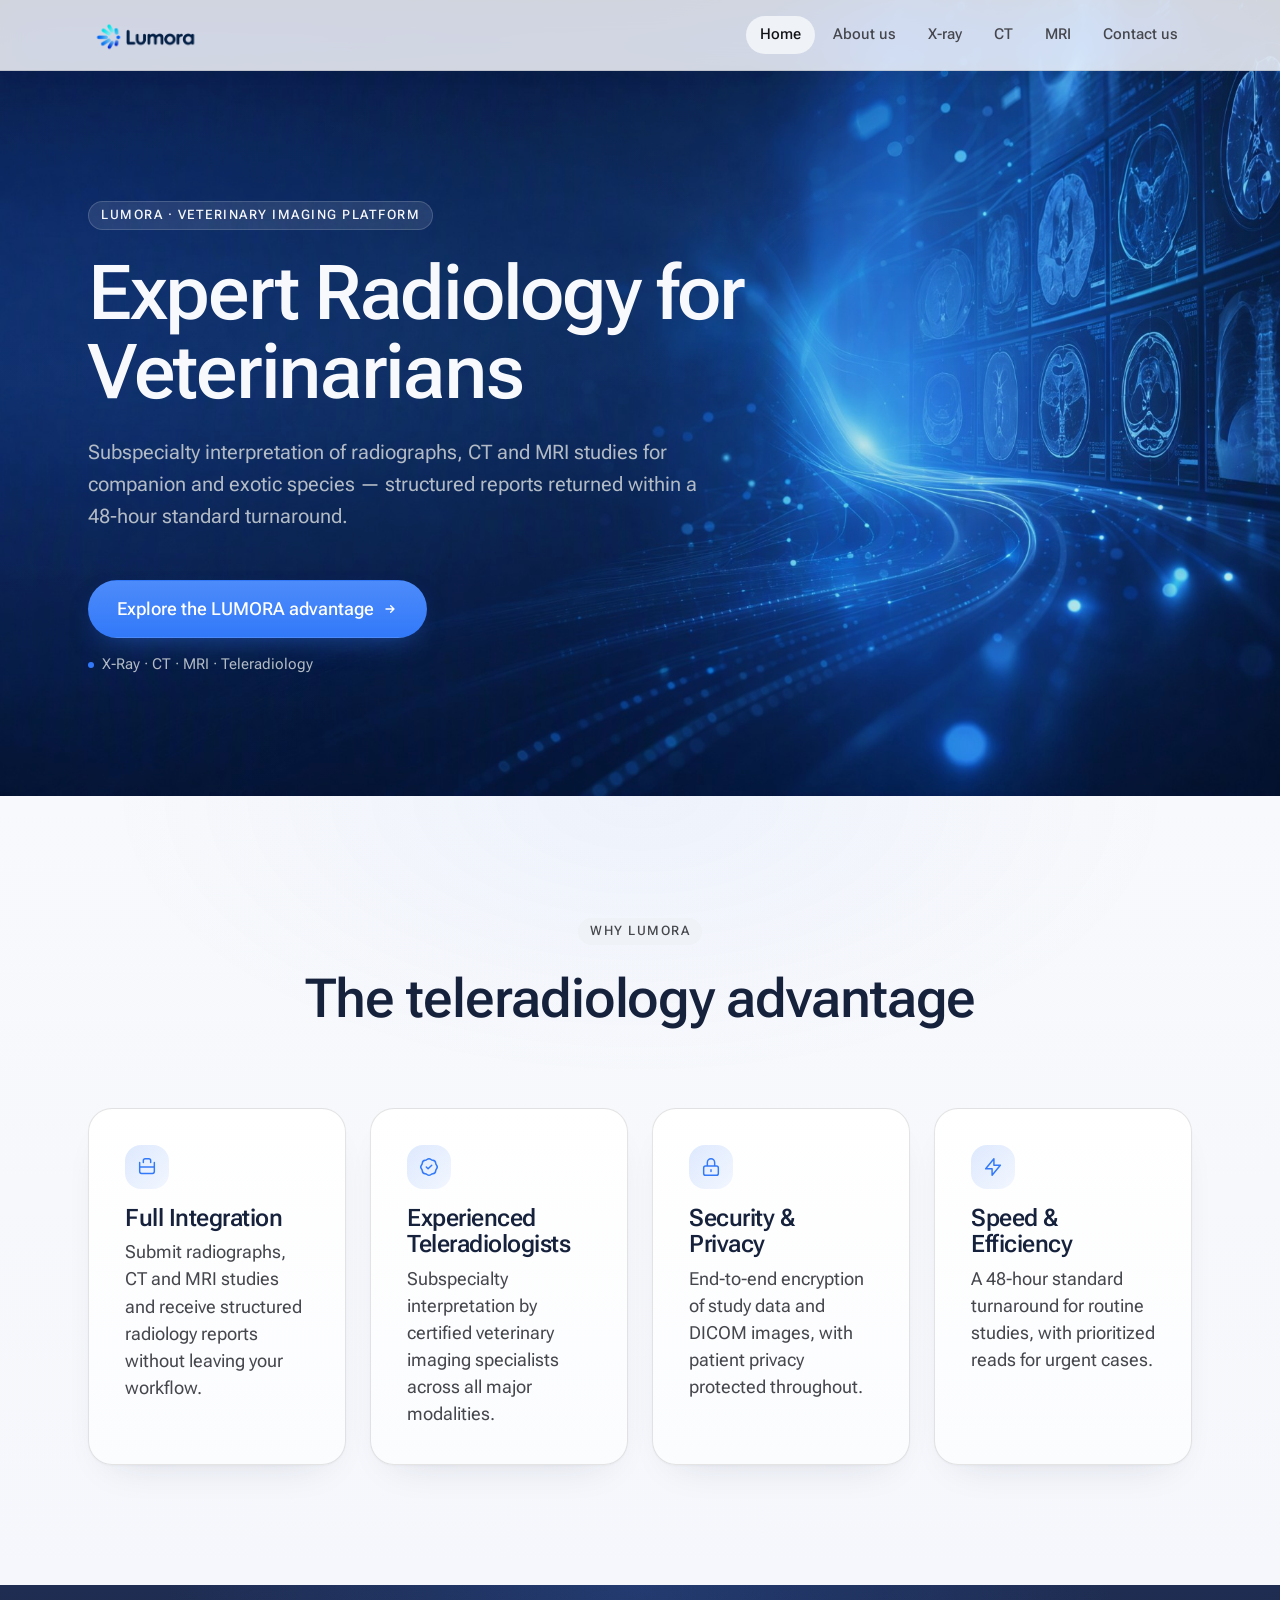
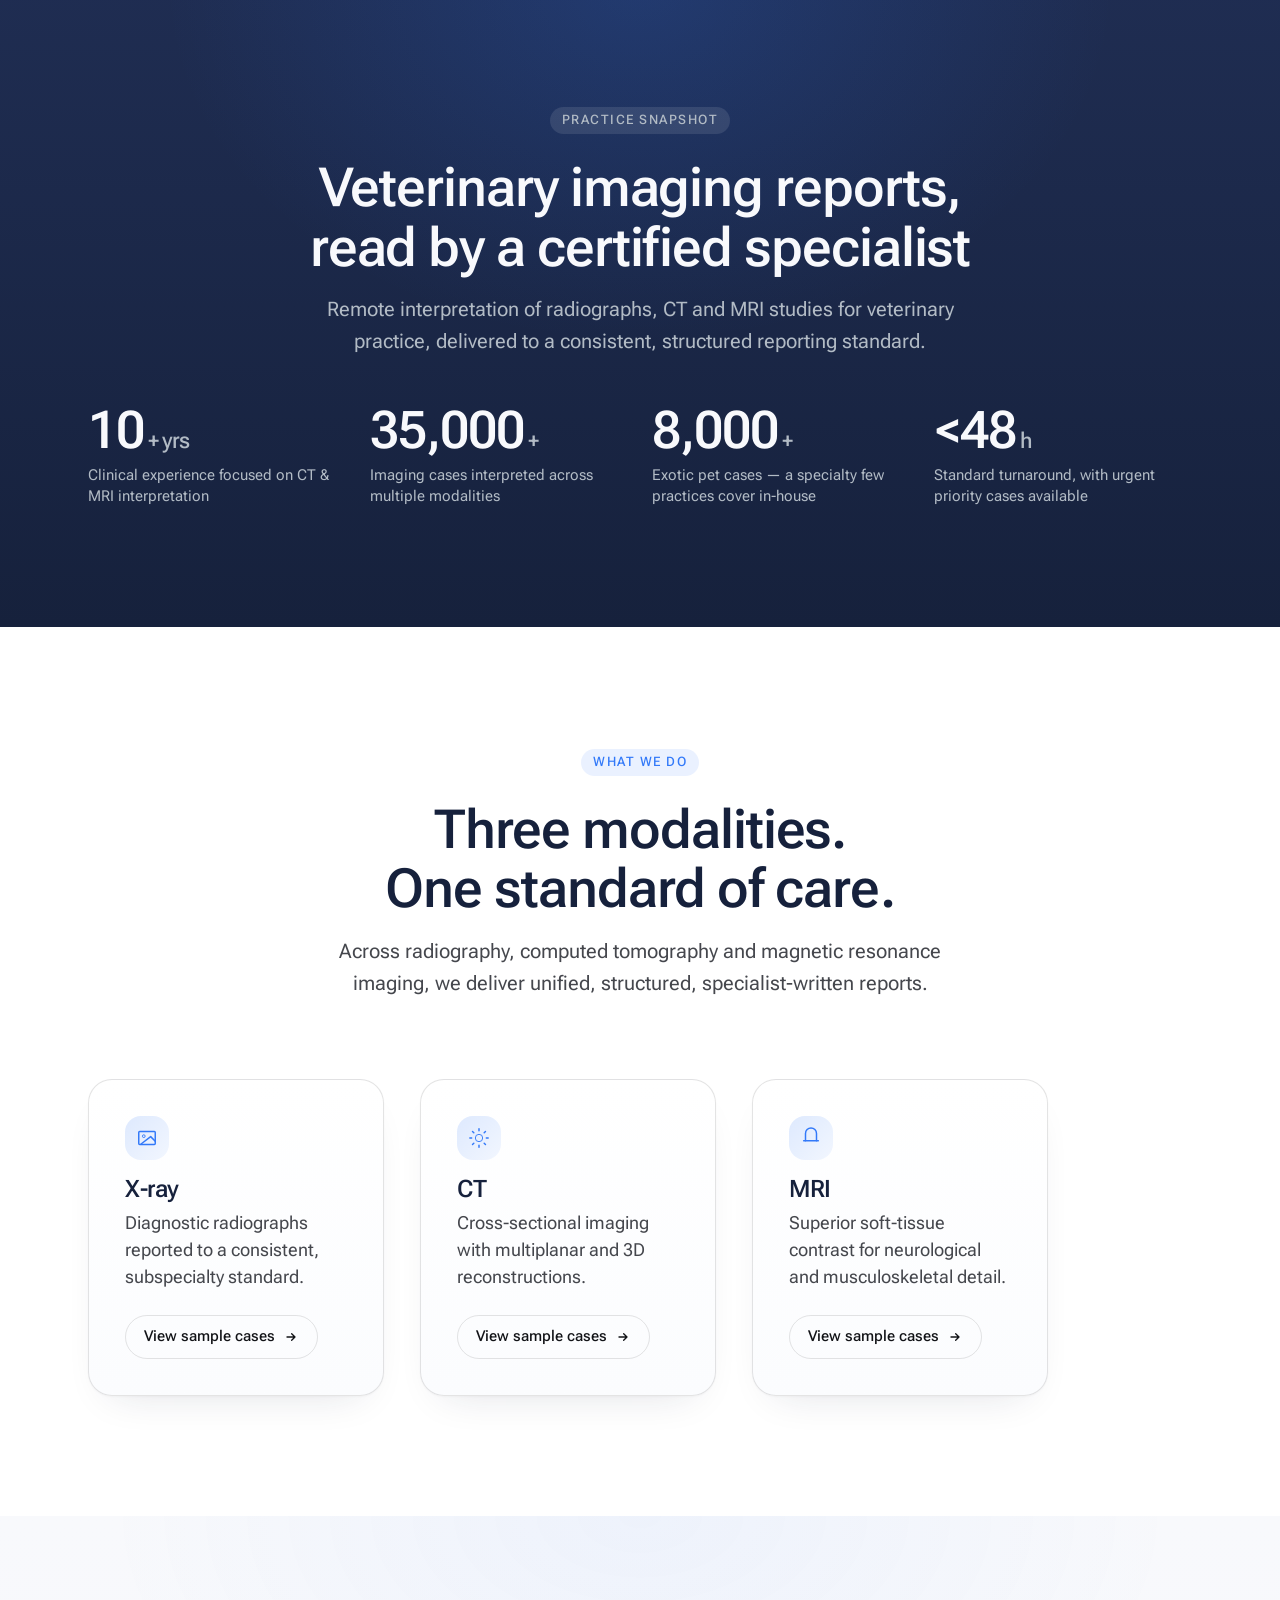
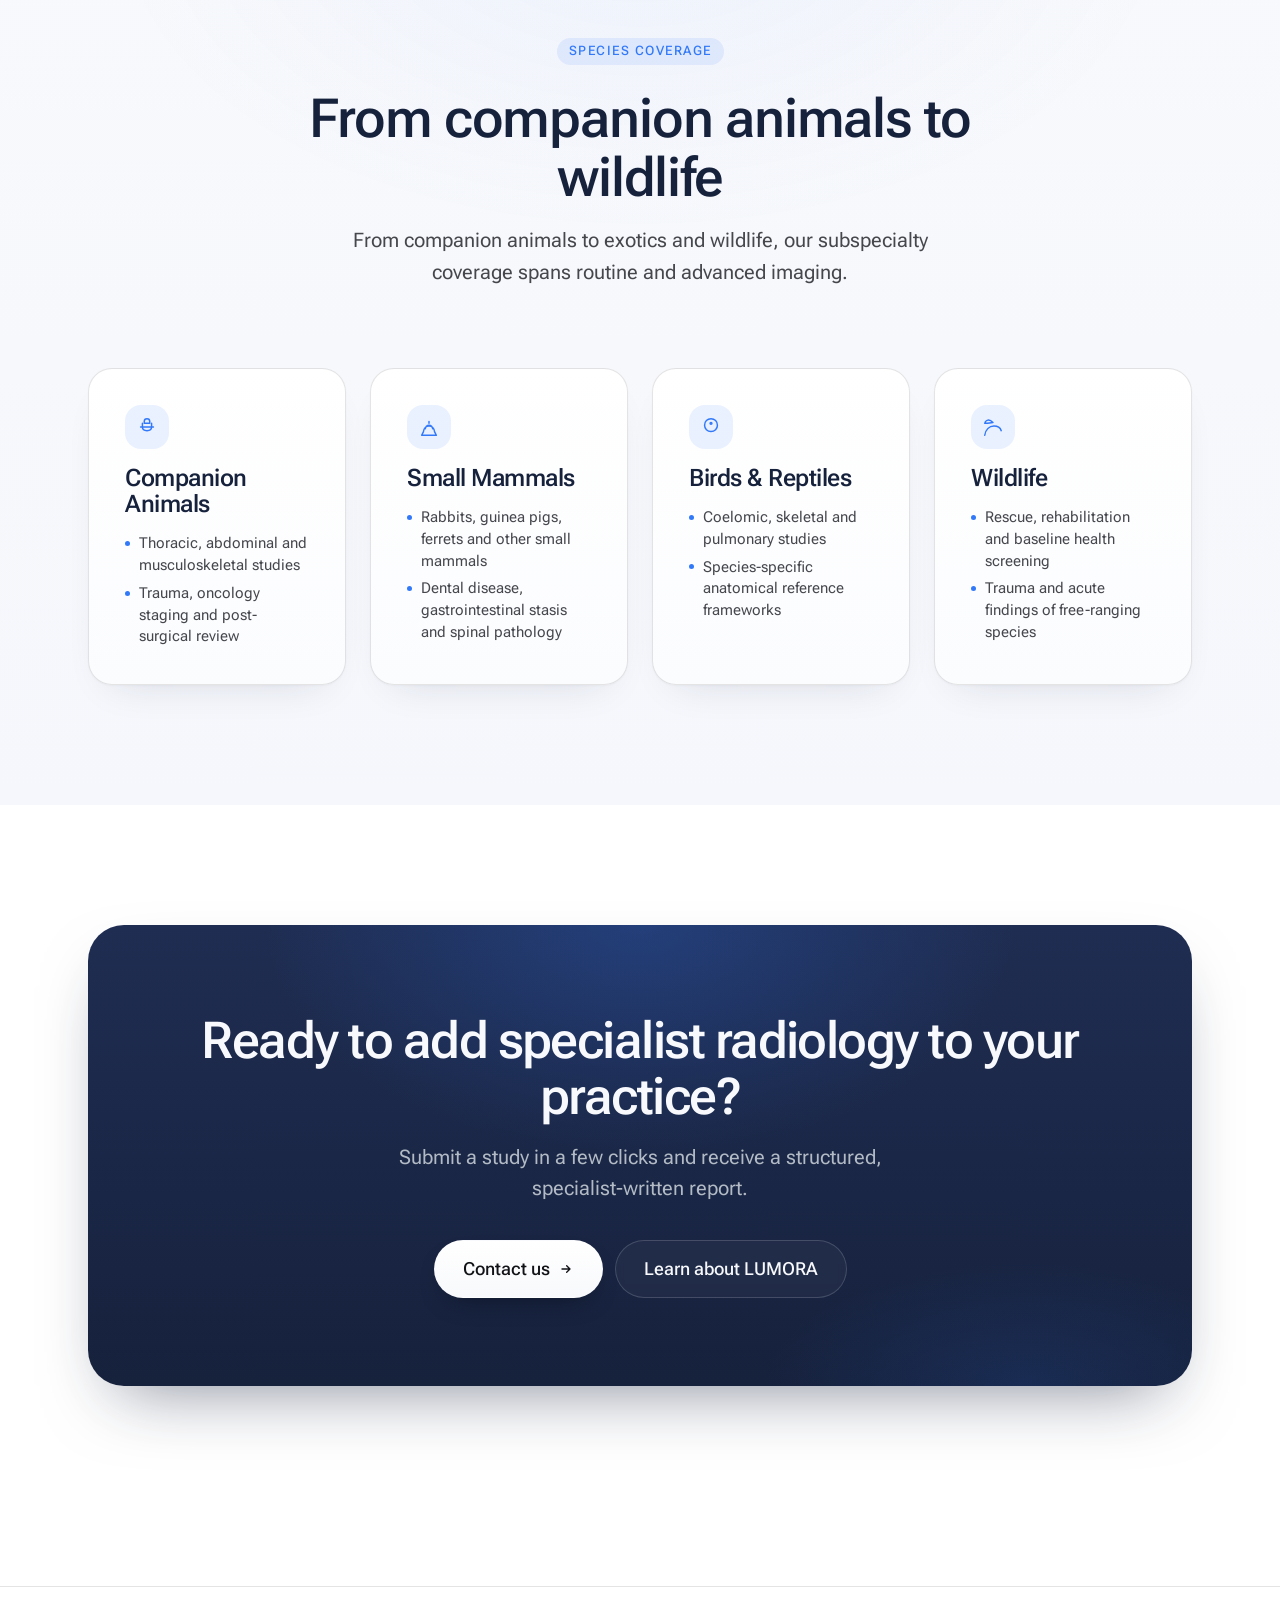
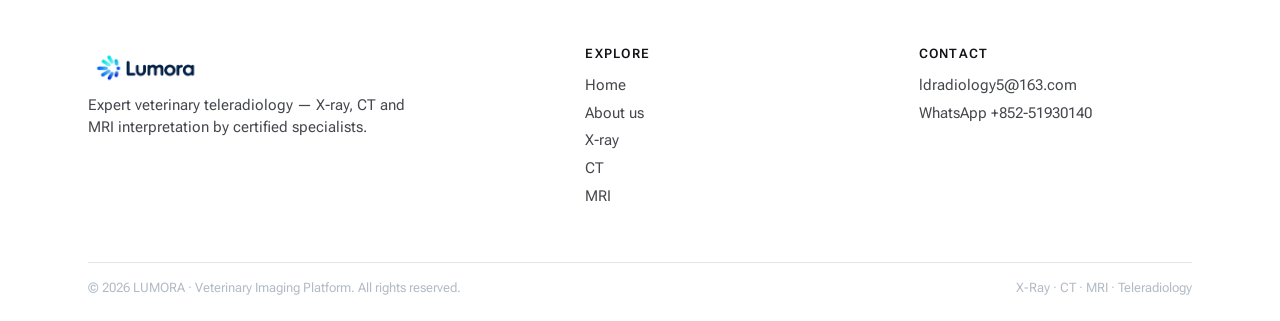
==== commit 6a8ff0a4: "sync: landing page from xgyyx/Lumora@8aa3eb2 (main)" ====
--- a/index.html
+++ b/index.html
@@ -178,7 +178,8 @@
     <div class="container">
       <div class="section-head">
         <span class="eyebrow eyebrow-accent">What We Do</span>
-        <h2>Three modalities. One standard of care.</h2>
+        <h2>Three modalities. </h2>
+        <h2>One standard of care.</h2>
         <p>Across radiography, computed tomography and magnetic resonance imaging, we deliver unified, structured, specialist-written reports.</p>
       </div>
 
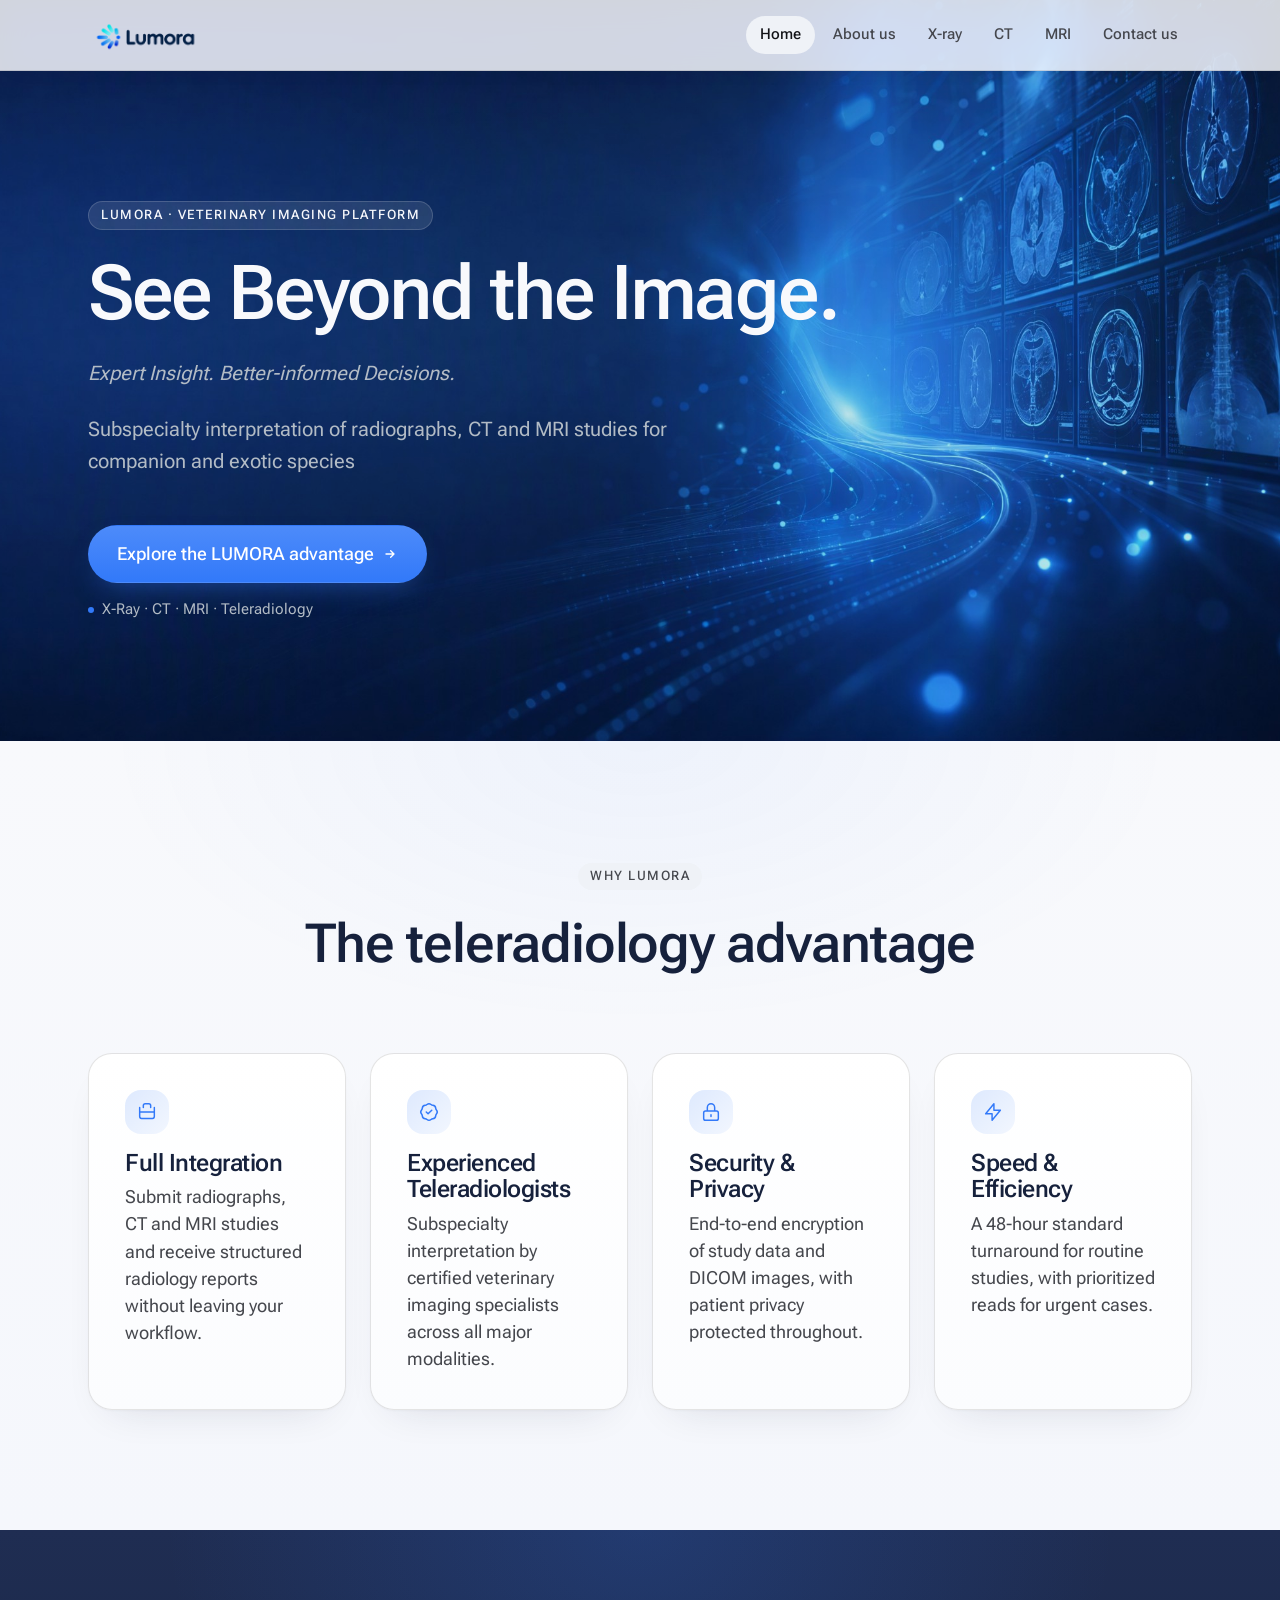
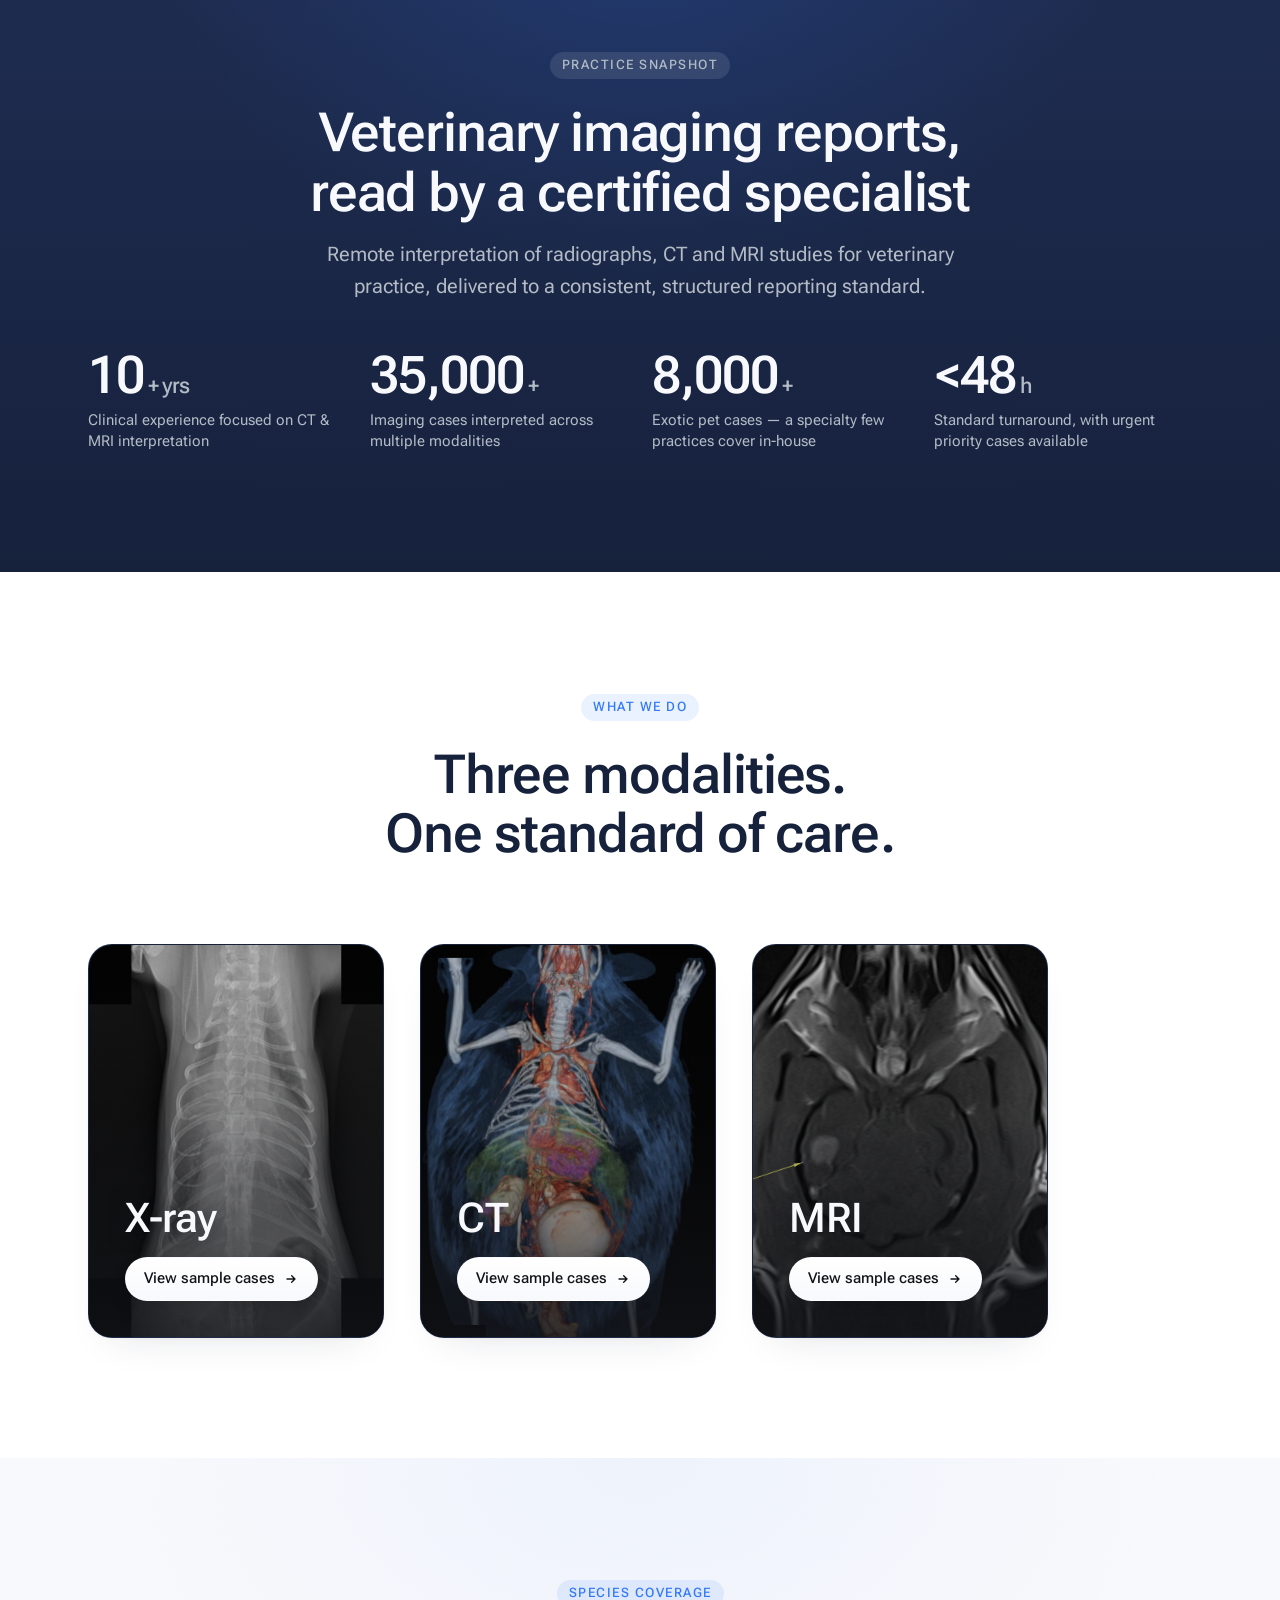
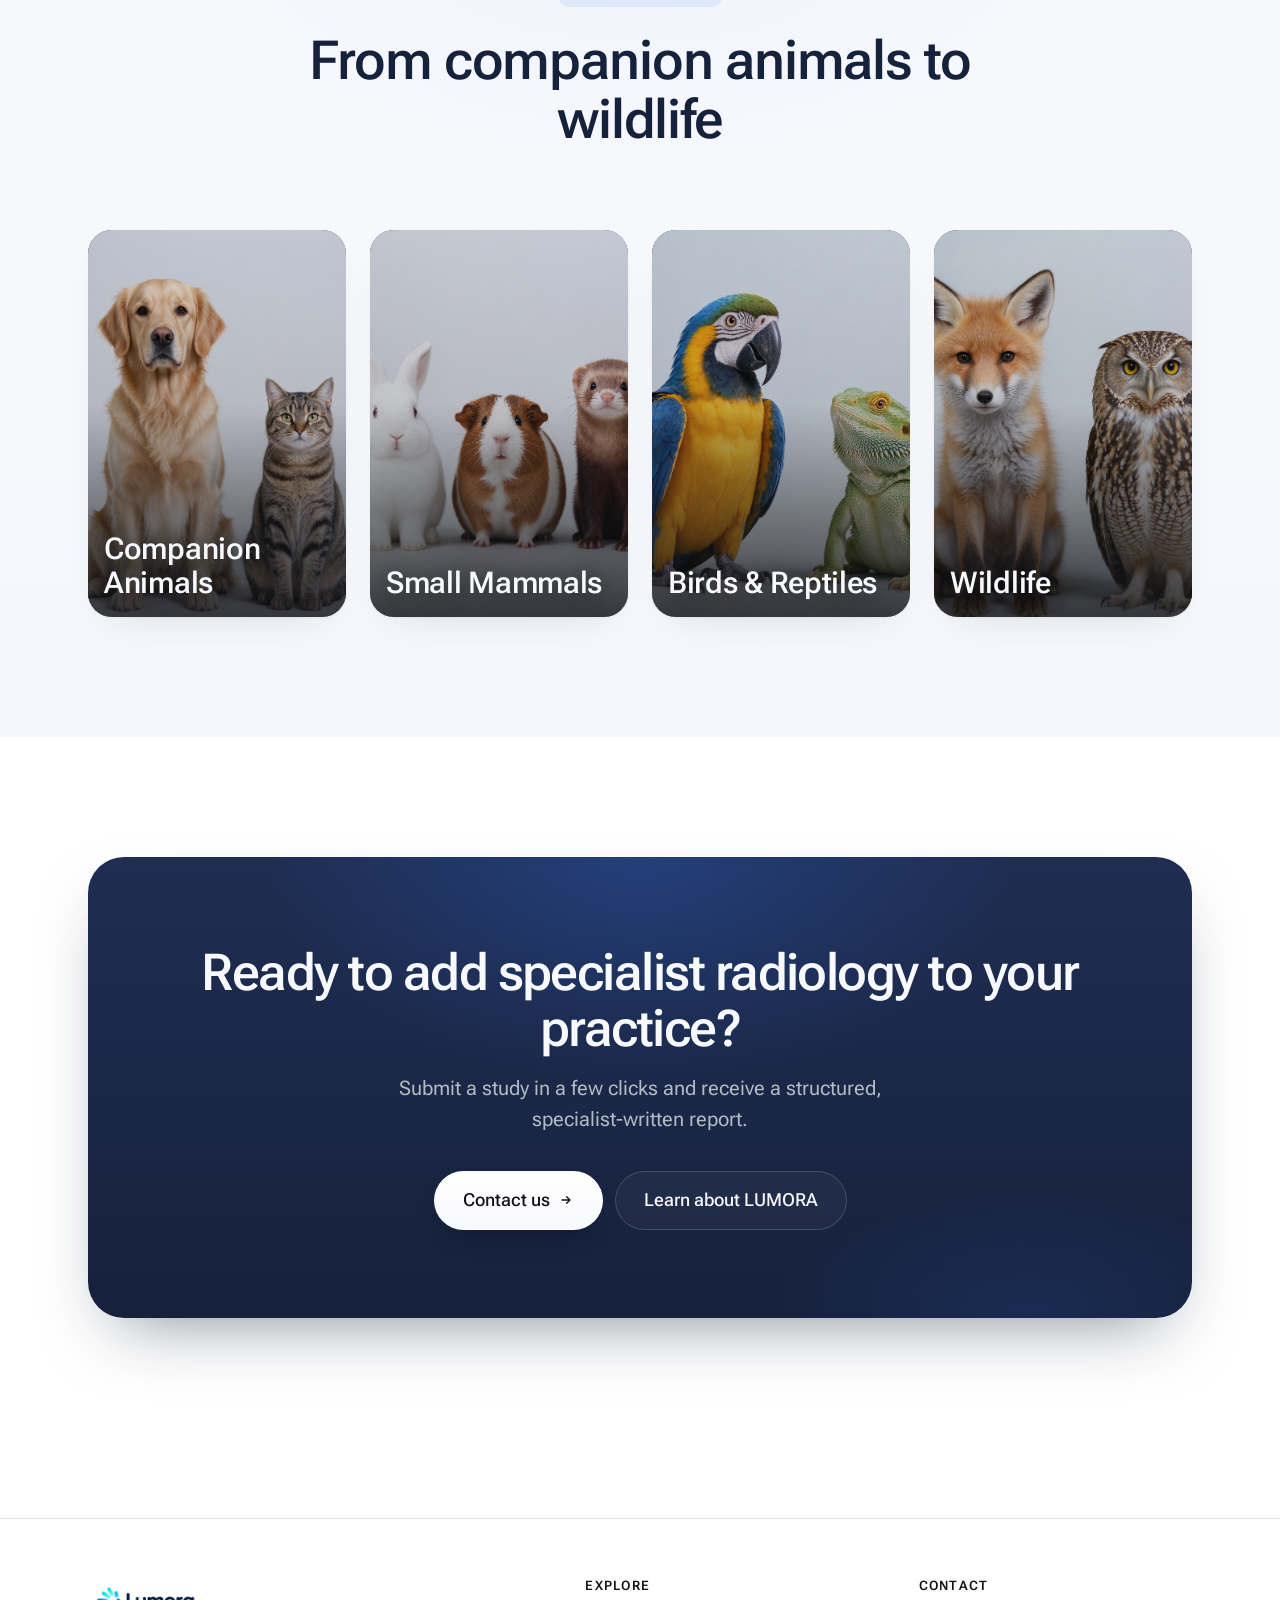
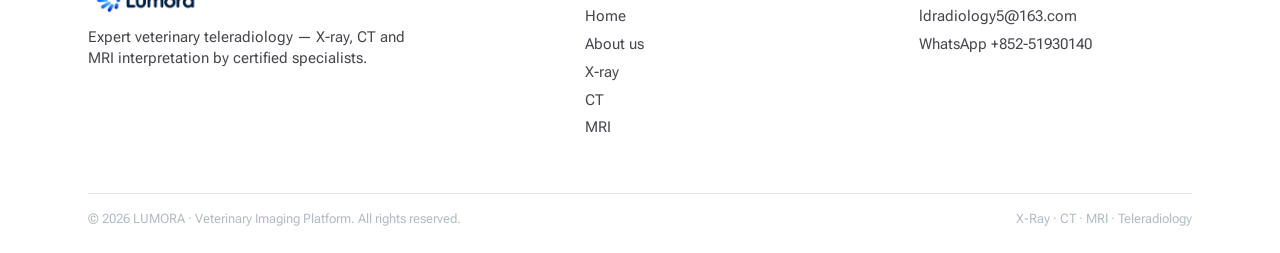
==== commit 1b693c71: "sync: landing page from xgyyx/Lumora@2872c15 (feat/landing-redesign-hero-species)" ====
--- a/index.html
+++ b/index.html
@@ -70,10 +70,12 @@
     <div class="container">
       <div class="hero-inner">
         <span class="eyebrow eyebrow-accent">Lumora &middot; Veterinary Imaging Platform</span>
-        <h1>Expert Radiology for Veterinarians</h1>
+        <h1>See Beyond the Image.</h1>
+        <p class="hero-sub" style="font-style: italic;">
+          Expert Insight. Better-informed Decisions.
+        </p>
         <p class="hero-sub">
-          Subspecialty interpretation of radiographs, CT and MRI studies for companion and exotic
-          species &mdash; structured reports returned within a 48-hour standard turnaround.
+          Subspecialty interpretation of radiographs, CT and MRI studies for companion and exotic species
         </p>
         <div class="hero-cta">
           <a href="./contact.html" class="btn btn-accent btn-lg">
@@ -180,58 +182,47 @@
         <span class="eyebrow eyebrow-accent">What We Do</span>
         <h2>Three modalities. </h2>
         <h2>One standard of care.</h2>
-        <p>Across radiography, computed tomography and magnetic resonance imaging, we deliver unified, structured, specialist-written reports.</p>
       </div>
 
       <div class="grid-3 container-narrow">
-        <div class="card">
-          <div class="icon-box icon-box-accent">
-            <svg fill="none" stroke="currentColor" viewBox="0 0 24 24">
-              <path stroke-linecap="round" stroke-linejoin="round" stroke-width="1.6" d="M4 5h16a1 1 0 011 1v12a1 1 0 01-1 1H4a1 1 0 01-1-1V6a1 1 0 011-1z"/>
-              <circle cx="8.5" cy="10" r="1.5"/>
-              <path stroke-linecap="round" stroke-linejoin="round" stroke-width="1.6" d="M21 15.5l-5-5L5.5 18.5"/>
-            </svg>
-          </div>
-          <h3>X-ray</h3>
-          <p class="card-tagline">Diagnostic radiographs reported to a consistent, subspecialty standard.</p>
-          <a href="./x-ray.html" class="btn btn-outlined" style="margin-top: var(--space-lg);">
-            View sample cases
-            <svg class="arrow" fill="none" stroke="currentColor" viewBox="0 0 24 24">
-              <path stroke-linecap="round" stroke-linejoin="round" stroke-width="2" d="M13 7l5 5m0 0l-5 5m5-5H6"/>
-            </svg>
-          </a>
-        </div>
-        <div class="card">
-          <div class="icon-box icon-box-accent">
-            <svg fill="none" stroke="currentColor" viewBox="0 0 24 24">
-              <circle cx="12" cy="12" r="4"/>
-              <path stroke-linecap="round" stroke-linejoin="round" stroke-width="1.6" d="M12 2v2M12 20v2M4.93 4.93l1.41 1.41M17.66 17.66l1.41 1.41M2 12h2M20 12h2M4.93 19.07l1.41-1.41M17.66 6.34l1.41-1.41"/>
-            </svg>
-          </div>
-          <h3>CT</h3>
-          <p class="card-tagline">Cross-sectional imaging with multiplanar and 3D reconstructions.</p>
-          <a href="./ct.html" class="btn btn-outlined" style="margin-top: var(--space-lg);">
-            View sample cases
-            <svg class="arrow" fill="none" stroke="currentColor" viewBox="0 0 24 24">
-              <path stroke-linecap="round" stroke-linejoin="round" stroke-width="2" d="M13 7l5 5m0 0l-5 5m5-5H6"/>
-            </svg>
-          </a>
-        </div>
-        <div class="card">
-          <div class="icon-box icon-box-accent">
-            <svg fill="none" stroke="currentColor" viewBox="0 0 24 24">
-              <path stroke-linecap="round" stroke-linejoin="round" stroke-width="1.6" d="M6 15V7a6 6 0 0112 0v8"/>
-              <path stroke-linecap="round" stroke-linejoin="round" stroke-width="1.6" d="M4 15h16"/>
-            </svg>
-          </div>
-          <h3>MRI</h3>
-          <p class="card-tagline">Superior soft-tissue contrast for neurological and musculoskeletal detail.</p>
-          <a href="./mri.html" class="btn btn-outlined" style="margin-top: var(--space-lg);">
-            View sample cases
-            <svg class="arrow" fill="none" stroke="currentColor" viewBox="0 0 24 24">
-              <path stroke-linecap="round" stroke-linejoin="round" stroke-width="2" d="M13 7l5 5m0 0l-5 5m5-5H6"/>
-            </svg>
-          </a>
+        <div class="card modality-card">
+          <img class="modality-bg" src="./assets/cases/xray-cat-diaphragmatic-hernia.png" alt="X-ray sample — diaphragmatic hernia in a cat" loading="lazy" onerror="this.style.display='none'">
+          <div class="modality-overlay" aria-hidden="true"></div>
+          <div class="modality-content">
+            <h3>X-ray</h3>
+            <a href="./x-ray.html" class="btn btn-on-inverse">
+              View sample cases
+              <svg class="arrow" fill="none" stroke="currentColor" viewBox="0 0 24 24">
+                <path stroke-linecap="round" stroke-linejoin="round" stroke-width="2" d="M13 7l5 5m0 0l-5 5m5-5H6"/>
+              </svg>
+            </a>
+          </div>
+        </div>
+        <div class="card modality-card">
+          <img class="modality-bg" src="./assets/cases/ct-hedgehog-3d.png" alt="CT sample — 3D reconstruction of a hedgehog" loading="lazy" onerror="this.style.display='none'">
+          <div class="modality-overlay" aria-hidden="true"></div>
+          <div class="modality-content">
+            <h3>CT</h3>
+            <a href="./ct.html" class="btn btn-on-inverse">
+              View sample cases
+              <svg class="arrow" fill="none" stroke="currentColor" viewBox="0 0 24 24">
+                <path stroke-linecap="round" stroke-linejoin="round" stroke-width="2" d="M13 7l5 5m0 0l-5 5m5-5H6"/>
+              </svg>
+            </a>
+          </div>
+        </div>
+        <div class="card modality-card">
+          <img class="modality-bg" src="./assets/cases/mri-dog-brain-tumor.png" alt="MRI sample — brain tumor in a dog" loading="lazy" onerror="this.style.display='none'">
+          <div class="modality-overlay" aria-hidden="true"></div>
+          <div class="modality-content">
+            <h3>MRI</h3>
+            <a href="./mri.html" class="btn btn-on-inverse">
+              View sample cases
+              <svg class="arrow" fill="none" stroke="currentColor" viewBox="0 0 24 24">
+                <path stroke-linecap="round" stroke-linejoin="round" stroke-width="2" d="M13 7l5 5m0 0l-5 5m5-5H6"/>
+              </svg>
+            </a>
+          </div>
         </div>
       </div>
 
@@ -244,60 +235,39 @@
       <div class="section-head">
         <span class="eyebrow eyebrow-accent">Species Coverage</span>
         <h2>From companion animals to wildlife</h2>
-        <p>From companion animals to exotics and wildlife, our subspecialty coverage spans routine and advanced imaging.</p>
       </div>
 
       <div class="species-grid">
-        <div class="card species-card">
-          <div class="icon-box">
-            <svg fill="none" stroke="currentColor" viewBox="0 0 24 24">
-              <path stroke-linecap="round" stroke-linejoin="round" stroke-width="1.6" d="M12 3c2 0 3 1.5 3 3v2H9V6c0-1.5 1-3 3-3zM7 8v4c0 2 1.5 4 5 4s5-2 5-4V8M5 12h14"/>
-            </svg>
-          </div>
-          <h3>Companion Animals</h3>
-          <ul>
-            <li>Thoracic, abdominal and musculoskeletal studies</li>
-            <li>Trauma, oncology staging and post-surgical review</li>
-          </ul>
-        </div>
-
-        <div class="card species-card">
-          <div class="icon-box">
-            <svg fill="none" stroke="currentColor" viewBox="0 0 24 24">
-              <path stroke-linecap="round" stroke-linejoin="round" stroke-width="1.6" d="M8 14a4 4 0 118 0M12 6v2M4 21l2-4a6 6 0 0112 0l2 4H4z"/>
-            </svg>
-          </div>
-          <h3>Small Mammals</h3>
-          <ul>
-            <li>Rabbits, guinea pigs, ferrets and other small mammals</li>
-            <li>Dental disease, gastrointestinal stasis and spinal pathology</li>
-          </ul>
-        </div>
-
-        <div class="card species-card">
-          <div class="icon-box">
-            <svg fill="none" stroke="currentColor" viewBox="0 0 24 24">
-              <path stroke-linecap="round" stroke-linejoin="round" stroke-width="1.6" d="M12 3c4 0 7 3 7 7s-3 7-7 7-7-3-7-7 3-7 7-7zm0 6a1 1 0 110-2 1 1 0 010 2z"/>
-            </svg>
-          </div>
-          <h3>Birds &amp; Reptiles</h3>
-          <ul>
-            <li>Coelomic, skeletal and pulmonary studies</li>
-            <li>Species-specific anatomical reference frameworks</li>
-          </ul>
-        </div>
-
-        <div class="card species-card">
-          <div class="icon-box">
-            <svg fill="none" stroke="currentColor" viewBox="0 0 24 24">
-              <path stroke-linecap="round" stroke-linejoin="round" stroke-width="1.6" d="M3 21c1-6 5-10 10-10 4 0 7 2 8 5M12 7C8 3 4 4 3 8c4 0 8-1 9-1z"/>
-            </svg>
-          </div>
-          <h3>Wildlife</h3>
-          <ul>
-            <li>Rescue, rehabilitation and baseline health screening</li>
-            <li>Trauma and acute findings of free-ranging species</li>
-          </ul>
+        <div class="card species-card modality-card">
+          <img class="modality-bg" src="./assets/species/species-companion.png" alt="Companion animals — dog and cat" loading="lazy" onerror="this.style.display='none'">
+          <div class="modality-overlay" aria-hidden="true"></div>
+          <div class="modality-content">
+            <h3>Companion Animals</h3>
+          </div>
+        </div>
+
+        <div class="card species-card modality-card">
+          <img class="modality-bg" src="./assets/species/species-small-mammals.png" alt="Small mammals — rabbit, guinea pig and ferret" loading="lazy" onerror="this.style.display='none'">
+          <div class="modality-overlay" aria-hidden="true"></div>
+          <div class="modality-content">
+            <h3>Small Mammals</h3>
+          </div>
+        </div>
+
+        <div class="card species-card modality-card">
+          <img class="modality-bg" src="./assets/species/species-birds-reptiles.png" alt="Birds and reptiles — macaw and bearded dragon" loading="lazy" onerror="this.style.display='none'">
+          <div class="modality-overlay" aria-hidden="true"></div>
+          <div class="modality-content">
+            <h3>Birds &amp; Reptiles</h3>
+          </div>
+        </div>
+
+        <div class="card species-card modality-card">
+          <img class="modality-bg" src="./assets/species/species-wildlife.png" alt="Wildlife — fox and eagle-owl" loading="lazy" onerror="this.style.display='none'">
+          <div class="modality-overlay" aria-hidden="true"></div>
+          <div class="modality-content">
+            <h3>Wildlife</h3>
+          </div>
         </div>
       </div>
     </div>
--- a/assets/site.css
+++ b/assets/site.css
@@ -459,6 +459,61 @@
 .grid-3 { display: grid; grid-template-columns: 1fr; gap: var(--space-lg); }
 @media (min-width: 768px) { .grid-3 { grid-template-columns: repeat(3, 1fr); gap: var(--space-xl); } }
 
+/* ─── Modality cards (home · "Three modalities") ────────────────────── */
+.modality-card {
+  position: relative;
+  padding: 0;
+  aspect-ratio: 4 / 3;
+  overflow: hidden;
+  display: flex;
+  align-items: flex-end;
+  background: linear-gradient(180deg, var(--navy-800) 0%, var(--navy-900) 100%);
+}
+@media (min-width: 768px) { .modality-card { aspect-ratio: 3 / 4; } }
+
+.modality-bg {
+  position: absolute; inset: 0;
+  width: 100%; height: 100%;
+  object-fit: cover;
+  transition: transform 0.7s var(--ease-out-expo);
+}
+.modality-card:hover .modality-bg { transform: scale(1.06); }
+
+.modality-overlay {
+  position: absolute; inset: 0;
+  background: linear-gradient(180deg,
+    rgba(18, 19, 23, 0.14) 0%,
+    rgba(18, 19, 23, 0.24) 45%,
+    rgba(18, 19, 23, 0.84) 100%);
+  transition: background 0.45s var(--ease-out-quart);
+}
+.modality-card:hover .modality-overlay {
+  background: linear-gradient(180deg,
+    rgba(18, 19, 23, 0.08) 0%,
+    rgba(18, 19, 23, 0.18) 45%,
+    rgba(18, 19, 23, 0.9) 100%);
+}
+
+.modality-content {
+  position: relative;
+  z-index: 2;
+  width: 100%;
+  padding: var(--space-lg);
+  display: flex;
+  flex-direction: column;
+  align-items: flex-start;
+  gap: var(--space-md);
+}
+@media (min-width: 768px) { .modality-content { padding: var(--space-xl); } }
+
+.modality-content h3 {
+  font-size: clamp(var(--text-2xl), 3.2vw, var(--text-4xl));
+  font-weight: var(--weight-title);
+  letter-spacing: -0.01em;
+  color: var(--on-inverse);
+  text-shadow: 0 2px 18px rgba(18, 19, 23, 0.5);
+}
+
 /* ─── Stats band (Practice Snapshot) ────────────────────────────────── */
 .stats-band {
   background:
@@ -484,10 +539,9 @@
 .species-grid { display: grid; grid-template-columns: 1fr; gap: var(--space-lg); }
 @media (min-width: 640px) { .species-grid { grid-template-columns: 1fr 1fr; } }
 @media (min-width: 1024px) { .species-grid { grid-template-columns: repeat(4, 1fr); } }
-.species-card .icon-box { background: rgba(50,121,249,0.10); color: var(--primary); }
-.species-card ul { margin-top: var(--space-md); display: flex; flex-direction: column; gap: 6px; }
-.species-card li { font-size: var(--text-sm); color: var(--on-surface-variant); line-height: 1.5; padding-left: 14px; position: relative; }
-.species-card li::before { content: ''; position: absolute; left: 0; top: 0.55em; width: 5px; height: 5px; border-radius: 50%; background: var(--primary); }
+.species-card { aspect-ratio: 2 / 3; border: none; }
+.species-card .modality-content { padding: var(--space-md); }
+.species-card .modality-content h3 { font-size: clamp(var(--text-xl), 2.4vw, var(--text-2xl)); line-height: 1.15; }
 
 /* ─── About · vision / mission / values ─────────────────────────────── */
 .pillars { display: grid; grid-template-columns: 1fr; gap: var(--space-lg); }
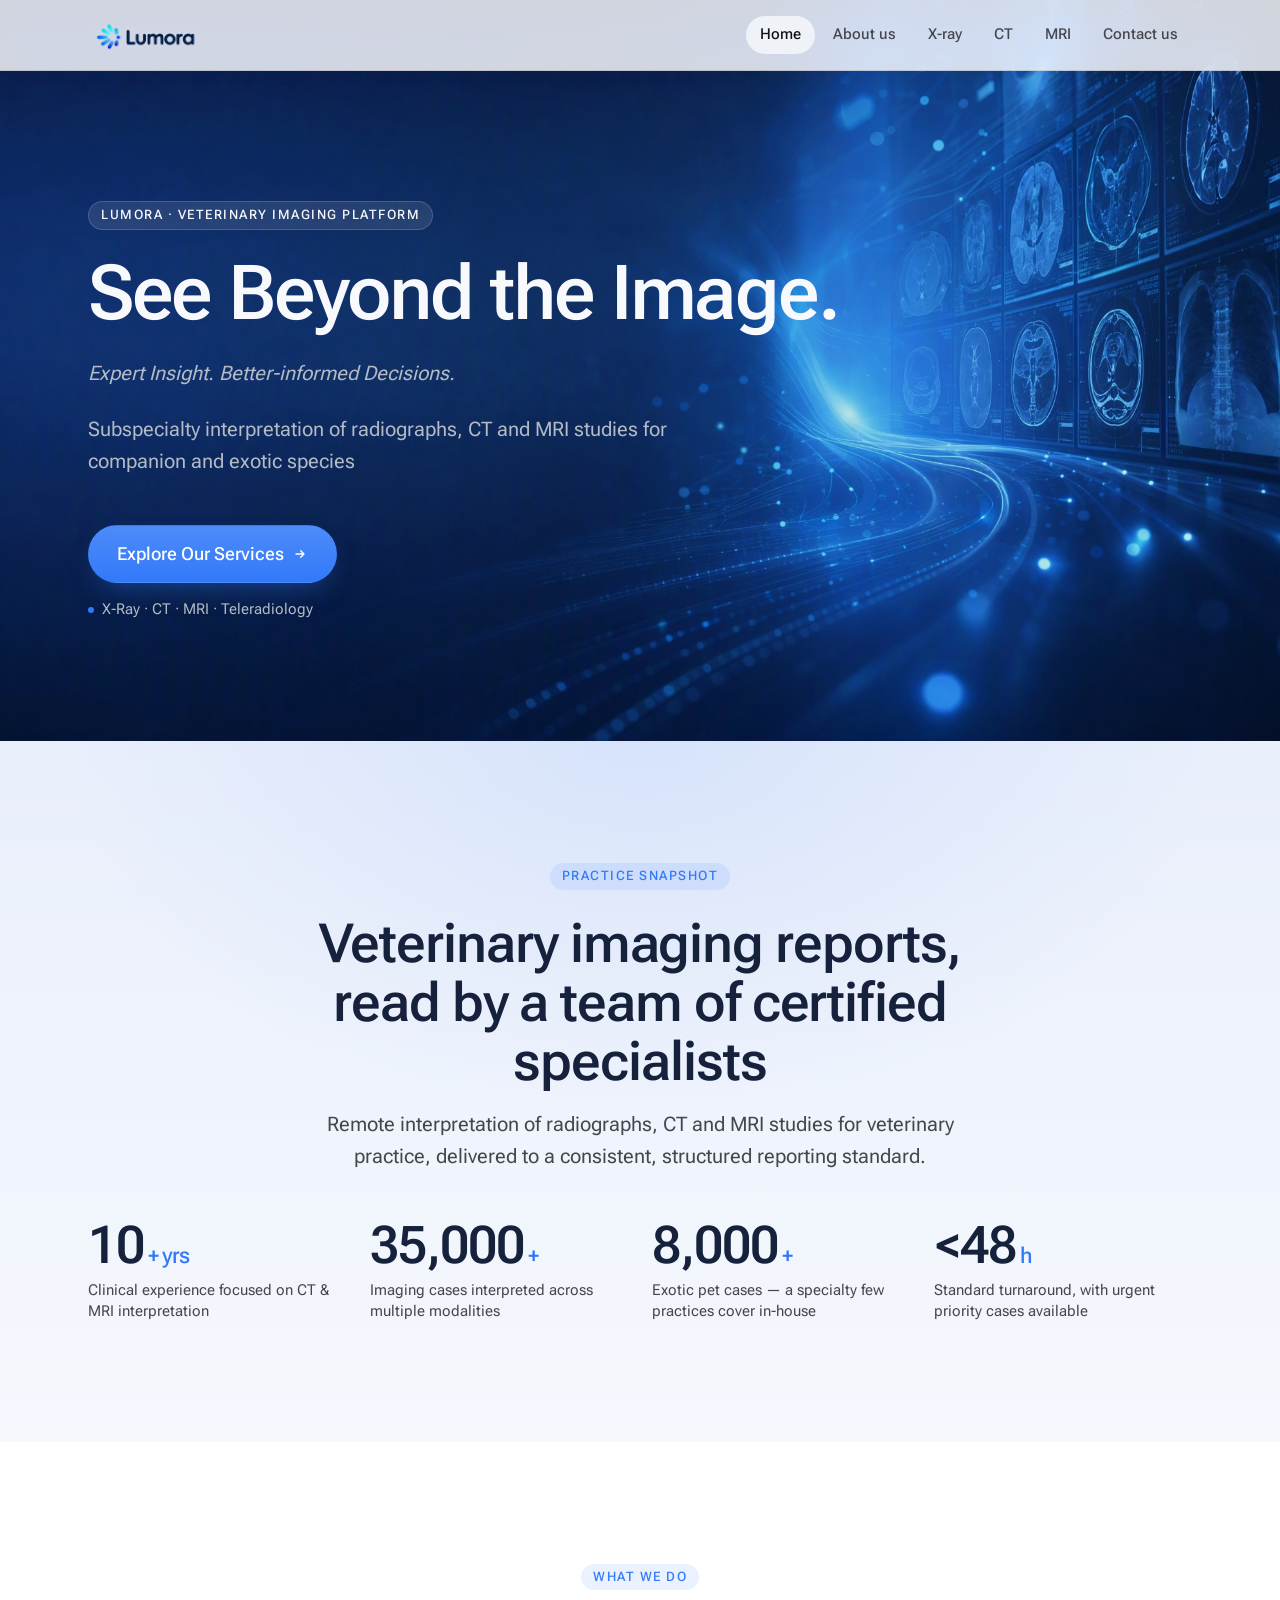
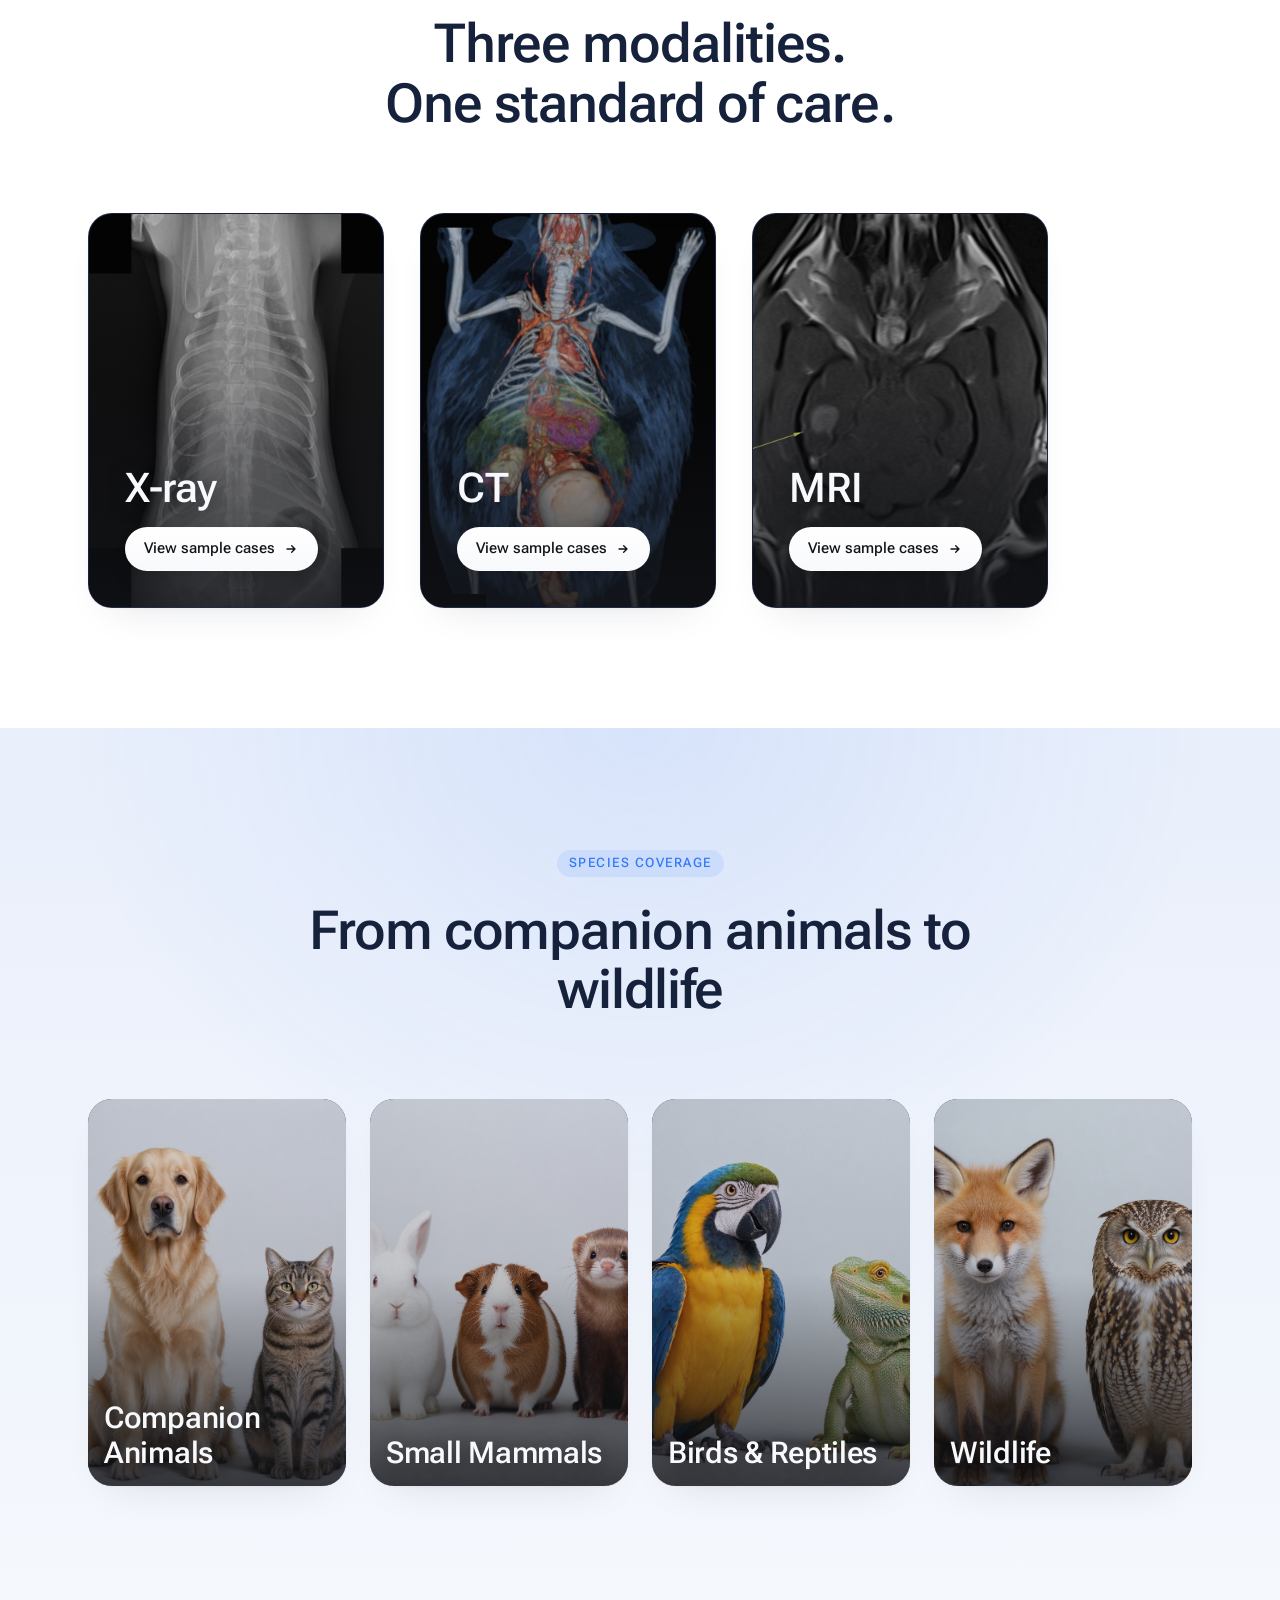
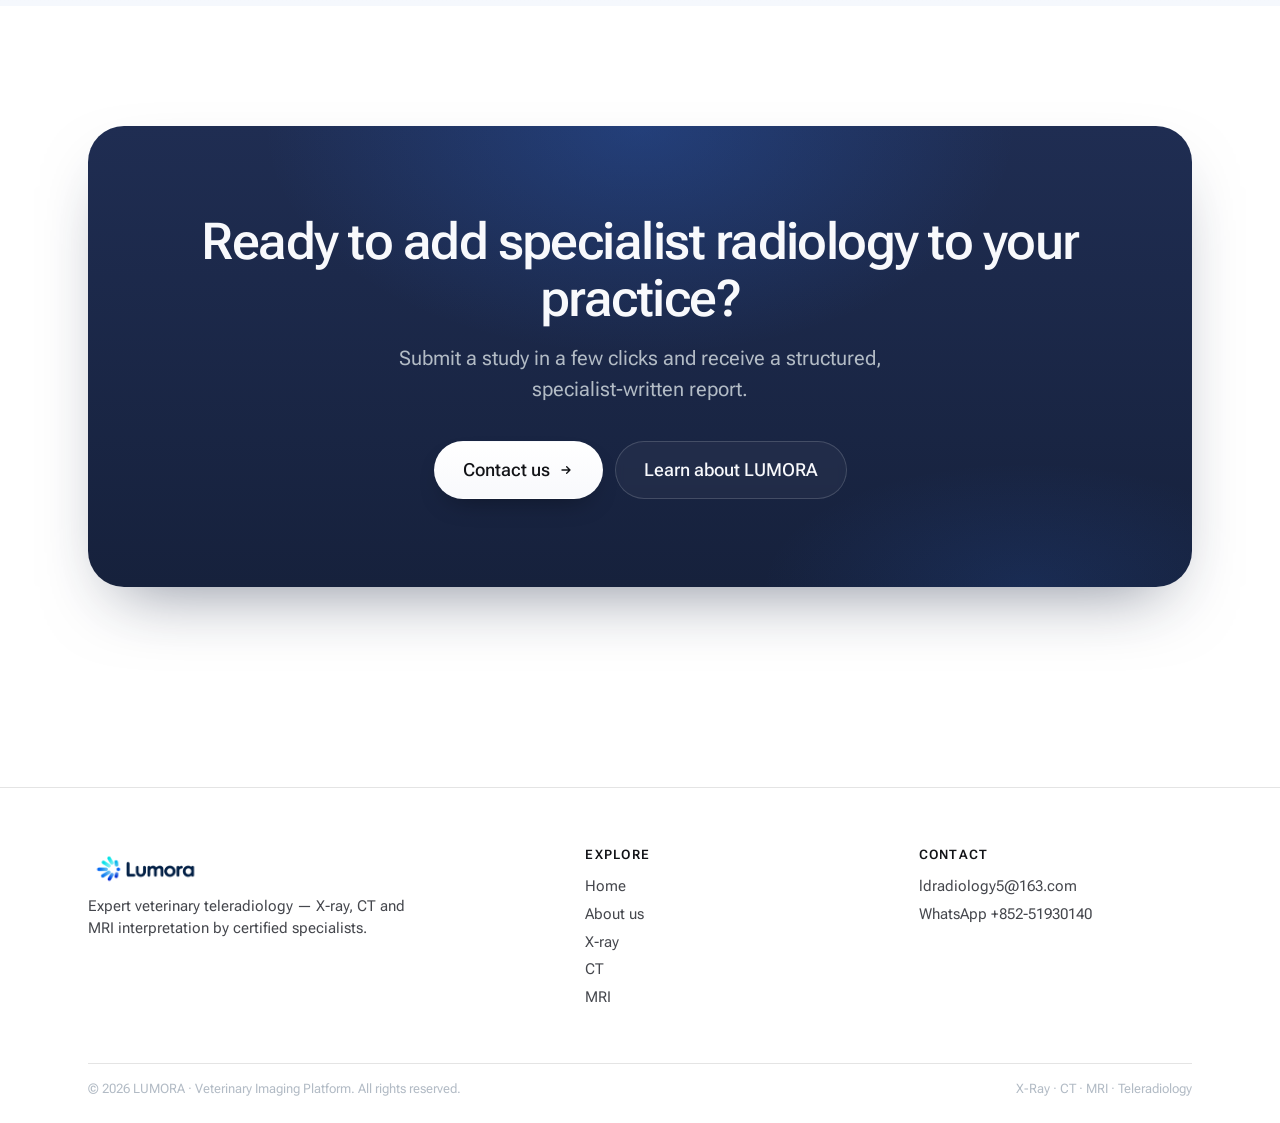
==== commit 0a21a11a: "sync: landing page from xgyyx/Lumora@0bad8b1 (feat/landing-redesign-hero-species)" ====
--- a/index.html
+++ b/index.html
@@ -79,7 +79,7 @@
         </p>
         <div class="hero-cta">
           <a href="./contact.html" class="btn btn-accent btn-lg">
-            Explore the LUMORA advantage
+            Explore Our Services
             <svg class="arrow" fill="none" stroke="currentColor" viewBox="0 0 24 24">
               <path stroke-linecap="round" stroke-linejoin="round" stroke-width="2" d="M13 7l5 5m0 0l-5 5m5-5H6"/>
             </svg>
@@ -90,65 +90,13 @@
     </div>
   </section>
 
-  <!-- ══════════════════════ ADVANTAGES ══════════════════════ -->
-  <section class="section section-muted">
-    <div class="container">
-      <div class="section-head">
-        <span class="eyebrow">Why LUMORA</span>
-        <h2>The teleradiology advantage</h2>
-      </div>
-
-      <div class="grid-4">
-        <div class="card">
-          <div class="icon-box icon-box-accent">
-            <svg fill="none" stroke="currentColor" viewBox="0 0 24 24">
-              <path stroke-linecap="round" stroke-linejoin="round" stroke-width="1.6" d="M4 7v10a2 2 0 002 2h12a2 2 0 002-2V7M8 7V5a2 2 0 012-2h4a2 2 0 012 2v2M4 12h16"/>
-            </svg>
-          </div>
-          <h3>Full Integration</h3>
-          <p class="card-tagline">Submit radiographs, CT and MRI studies and receive structured radiology reports without leaving your workflow.</p>
-        </div>
-
-        <div class="card">
-          <div class="icon-box icon-box-accent">
-            <svg fill="none" stroke="currentColor" viewBox="0 0 24 24">
-              <path stroke-linecap="round" stroke-linejoin="round" stroke-width="1.6" d="M9 12l2 2 4-4M7.835 4.697a3.42 3.42 0 001.946-.806 3.42 3.42 0 014.438 0 3.42 3.42 0 001.946.806 3.42 3.42 0 013.138 3.138 3.42 3.42 0 00.806 1.946 3.42 3.42 0 010 4.438 3.42 3.42 0 00-.806 1.946 3.42 3.42 0 01-3.138 3.138 3.42 3.42 0 00-1.946.806 3.42 3.42 0 01-4.438 0 3.42 3.42 0 00-1.946-.806 3.42 3.42 0 01-3.138-3.138 3.42 3.42 0 00-.806-1.946 3.42 3.42 0 010-4.438 3.42 3.42 0 00.806-1.946 3.42 3.42 0 013.138-3.138z"/>
-            </svg>
-          </div>
-          <h3>Experienced Teleradiologists</h3>
-          <p class="card-tagline">Subspecialty interpretation by certified veterinary imaging specialists across all major modalities.</p>
-        </div>
-
-        <div class="card">
-          <div class="icon-box icon-box-accent">
-            <svg fill="none" stroke="currentColor" viewBox="0 0 24 24">
-              <path stroke-linecap="round" stroke-linejoin="round" stroke-width="1.6" d="M12 15v2m-6 4h12a2 2 0 002-2v-6a2 2 0 00-2-2H6a2 2 0 00-2 2v6a2 2 0 002 2zm10-10V7a4 4 0 00-8 0v4h8z"/>
-            </svg>
-          </div>
-          <h3>Security &amp; Privacy</h3>
-          <p class="card-tagline">End-to-end encryption of study data and DICOM images, with patient privacy protected throughout.</p>
-        </div>
-
-        <div class="card">
-          <div class="icon-box icon-box-accent">
-            <svg fill="none" stroke="currentColor" viewBox="0 0 24 24">
-              <path stroke-linecap="round" stroke-linejoin="round" stroke-width="1.6" d="M13 10V3L4 14h7v7l9-11h-7z"/>
-            </svg>
-          </div>
-          <h3>Speed &amp; Efficiency</h3>
-          <p class="card-tagline">A 48-hour standard turnaround for routine studies, with prioritized reads for urgent cases.</p>
-        </div>
-      </div>
-    </div>
-  </section>
-
   <!-- ══════════════════════ PRACTICE SNAPSHOT ══════════════════════ -->
   <section class="section stats-band">
     <div class="container">
       <div class="section-head" style="margin-bottom: var(--space-2xl);">
-        <span class="eyebrow" style="background: rgba(255,255,255,0.1); color: var(--on-inverse-variant);">Practice Snapshot</span>
-        <h2 style="color: var(--on-inverse);">Veterinary imaging reports,<br/>read by a certified specialist</h2>
-        <p style="color: var(--on-inverse-variant);">
+        <span class="eyebrow eyebrow-accent">Practice Snapshot</span>
+        <h2>Veterinary imaging reports,<br/>read by a team of certified specialists</h2>
+        <p>
           Remote interpretation of radiographs, CT and MRI studies for veterinary practice, delivered
           to a consistent, structured reporting standard.
         </p>
--- a/assets/site.css
+++ b/assets/site.css
@@ -157,10 +157,13 @@
 @media (min-width: 768px)  { .section { padding: var(--space-5xl) 0; } }
 @media (min-width: 1024px) { .section { padding: var(--space-6xl) 0; } }
 
-.section-muted {
+/* Tinted band — shared by the alternating (tint ↔ white) section rhythm */
+.section-muted,
+.stats-band {
   background:
-    radial-gradient(ellipse 70% 60% at 50% 0%, rgba(50, 121, 249, 0.05) 0%, transparent 60%),
-    linear-gradient(180deg, var(--surface-container-low) 0%, #f5f7fc 100%);
+    radial-gradient(ellipse 72% 90% at 50% 0%, rgba(50, 121, 249, 0.10) 0%, transparent 62%),
+    linear-gradient(180deg, #e9effb 0%, #f5f8fd 100%);
+  color: var(--on-surface);
 }
 
 /* ─── Nav ───────────────────────────────────────────────────────────── */
@@ -515,12 +518,7 @@
 }
 
 /* ─── Stats band (Practice Snapshot) ────────────────────────────────── */
-.stats-band {
-  background:
-    radial-gradient(ellipse 60% 90% at 50% 0%, rgba(50,121,249,0.18) 0%, transparent 62%),
-    linear-gradient(180deg, var(--navy-800) 0%, var(--navy-900) 100%);
-  color: var(--on-inverse);
-}
+/* Background comes from the shared tinted-band rule above. */
 .stats-grid { display: grid; grid-template-columns: 1fr; gap: var(--space-lg); }
 @media (min-width: 640px) { .stats-grid { grid-template-columns: repeat(2, 1fr); } }
 @media (min-width: 1024px) { .stats-grid { grid-template-columns: repeat(4, 1fr); } }
@@ -529,11 +527,11 @@
   font-size: clamp(var(--text-3xl), 4.5vw, 52px);
   font-weight: var(--weight-title);
   letter-spacing: -0.02em;
-  color: var(--on-inverse);
+  color: var(--navy-900);
   line-height: 1;
 }
-.stat-value .unit { font-size: var(--text-lg); font-weight: var(--weight-medium); margin-left: 4px; color: var(--on-inverse-variant); }
-.stat-label { margin-top: var(--space-sm); font-size: var(--text-sm); color: var(--on-inverse-variant); line-height: 1.45; }
+.stat-value .unit { font-size: var(--text-lg); font-weight: var(--weight-medium); margin-left: 4px; color: var(--primary); }
+.stat-label { margin-top: var(--space-sm); font-size: var(--text-sm); color: var(--on-surface-variant); line-height: 1.45; }
 
 /* ─── Species grid ──────────────────────────────────────────────────── */
 .species-grid { display: grid; grid-template-columns: 1fr; gap: var(--space-lg); }
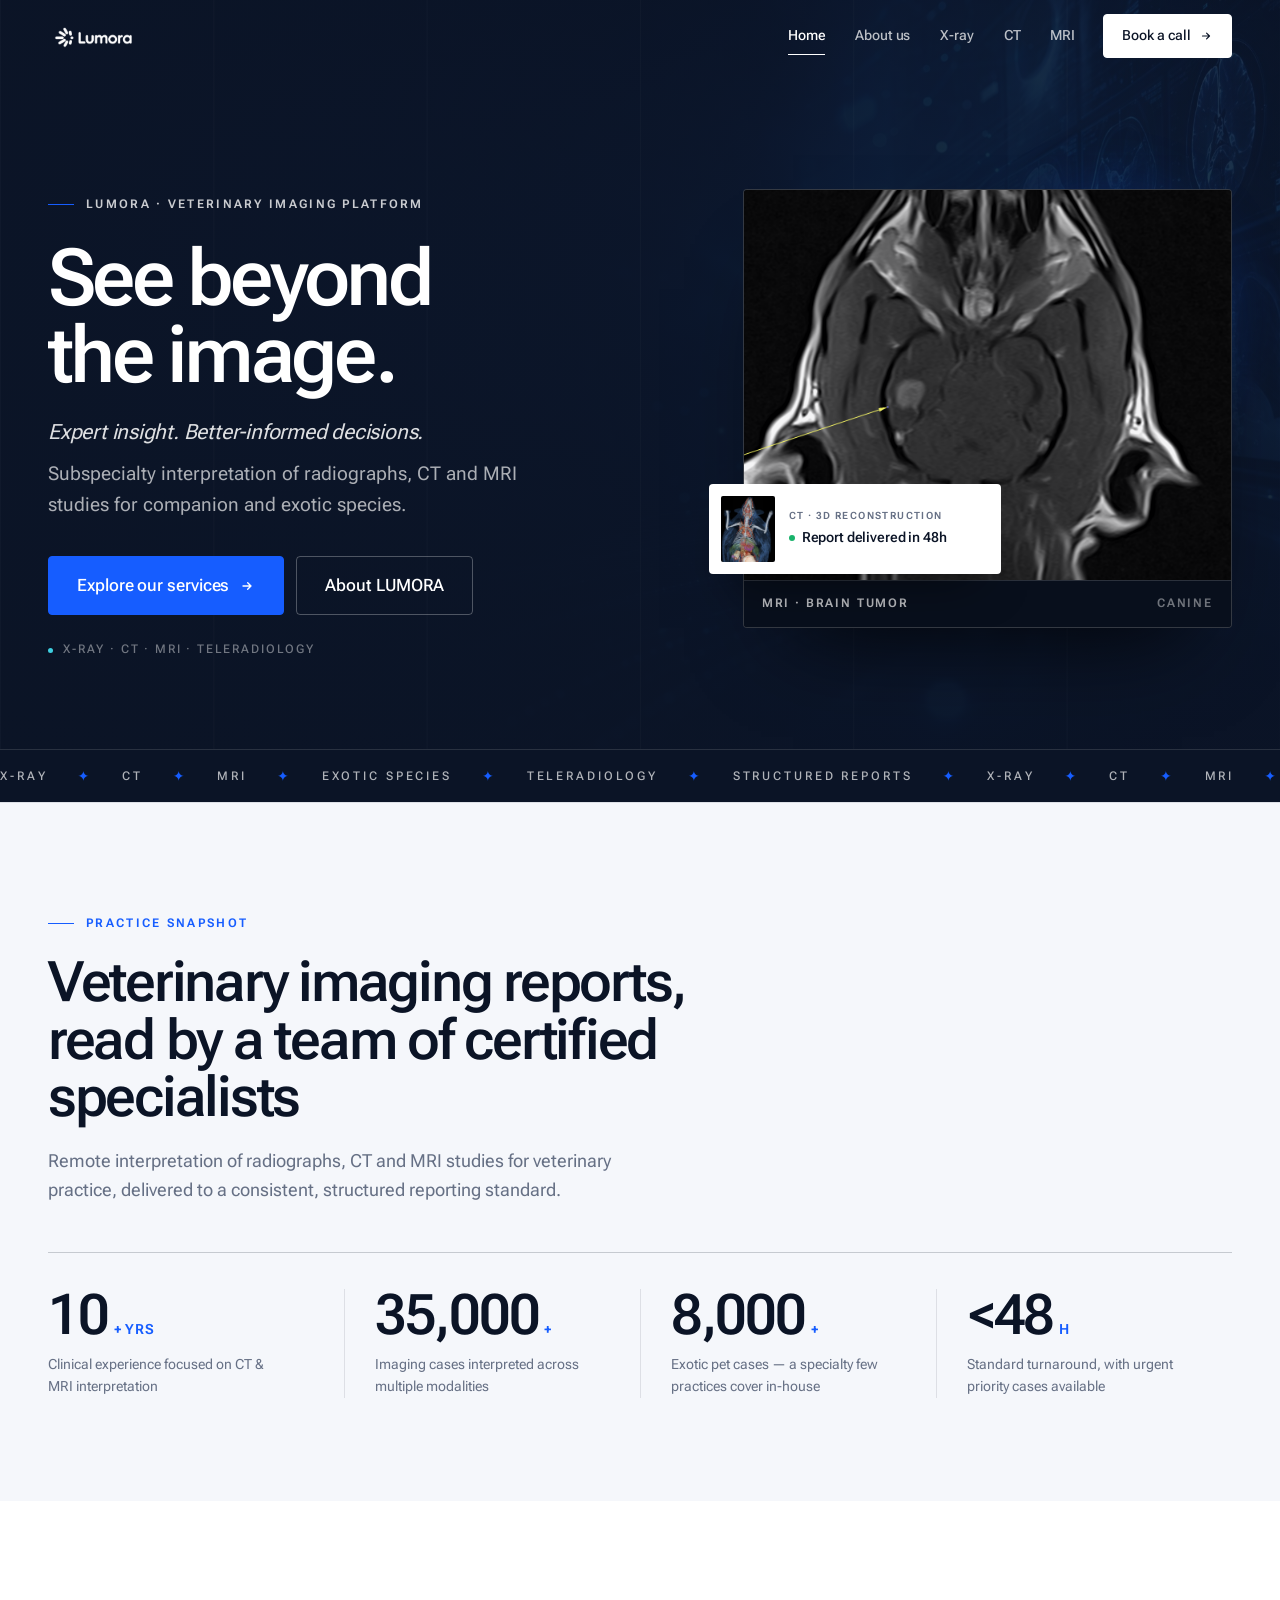
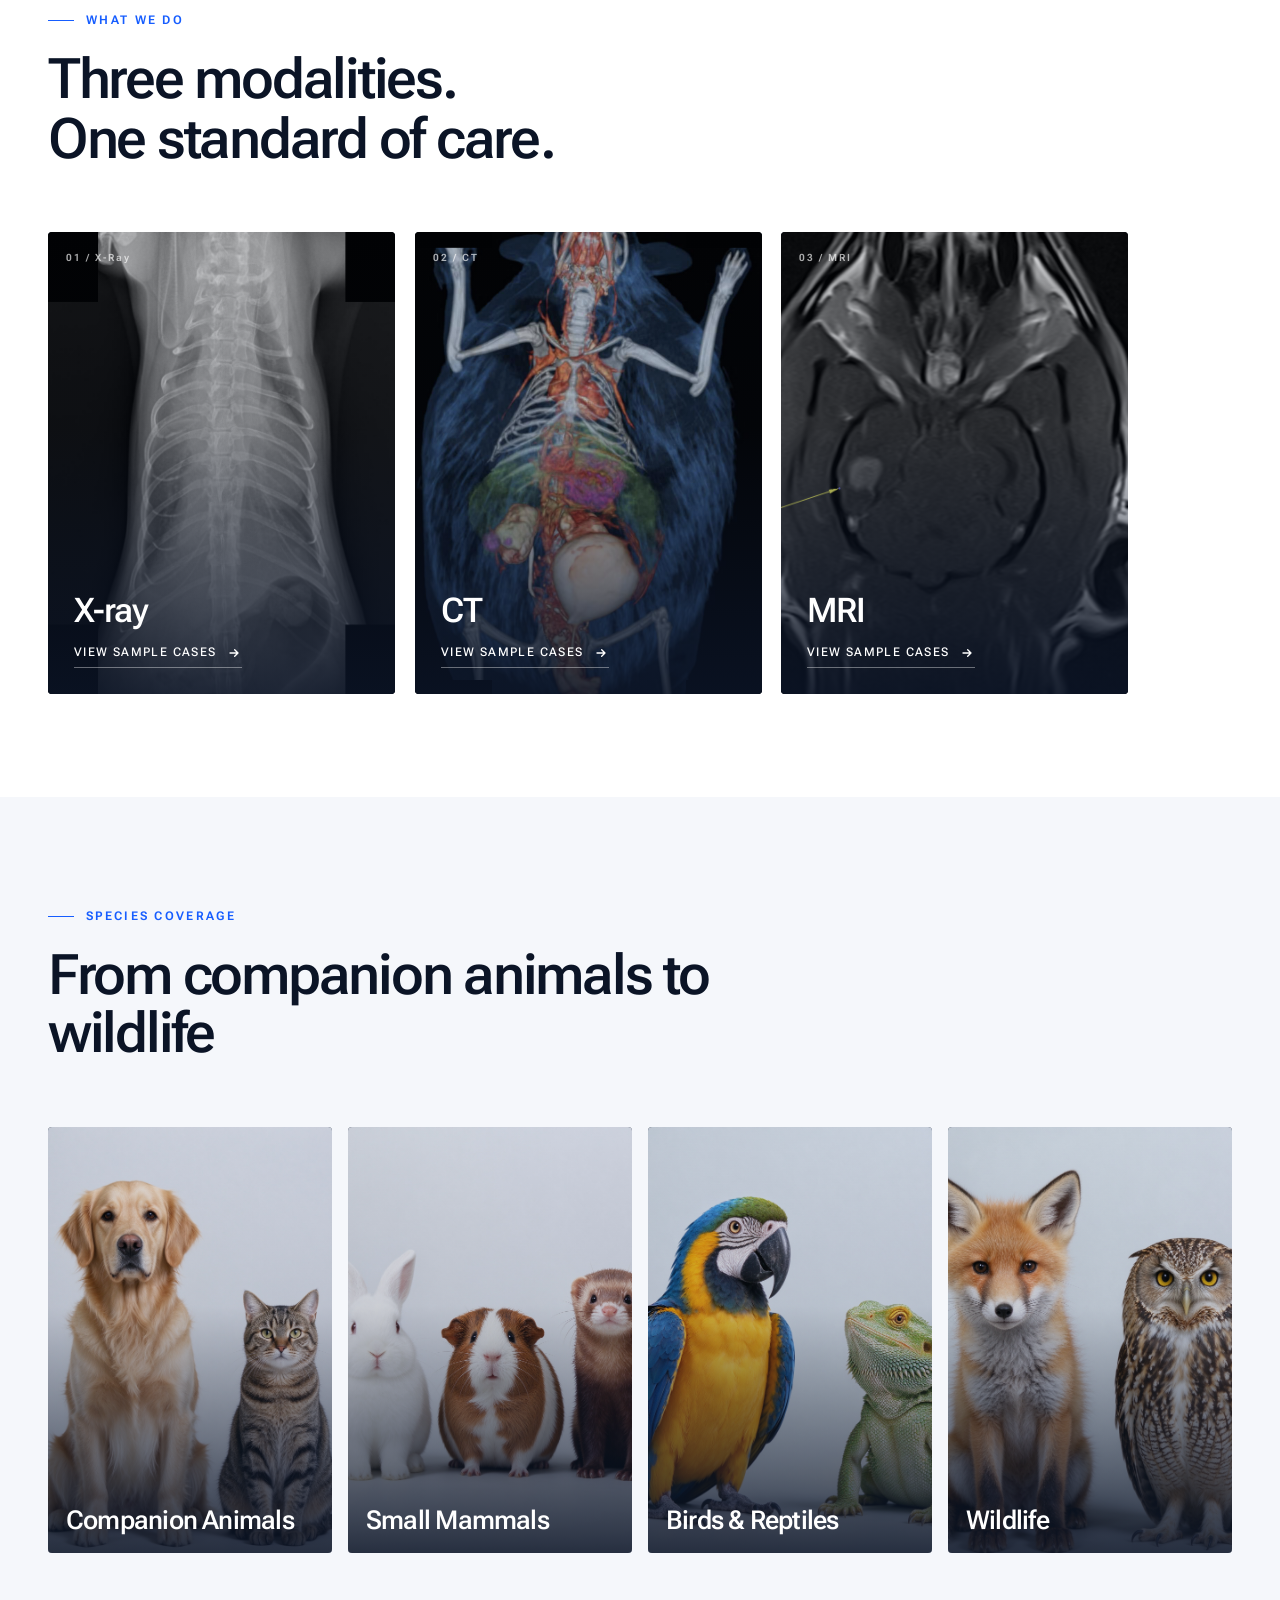
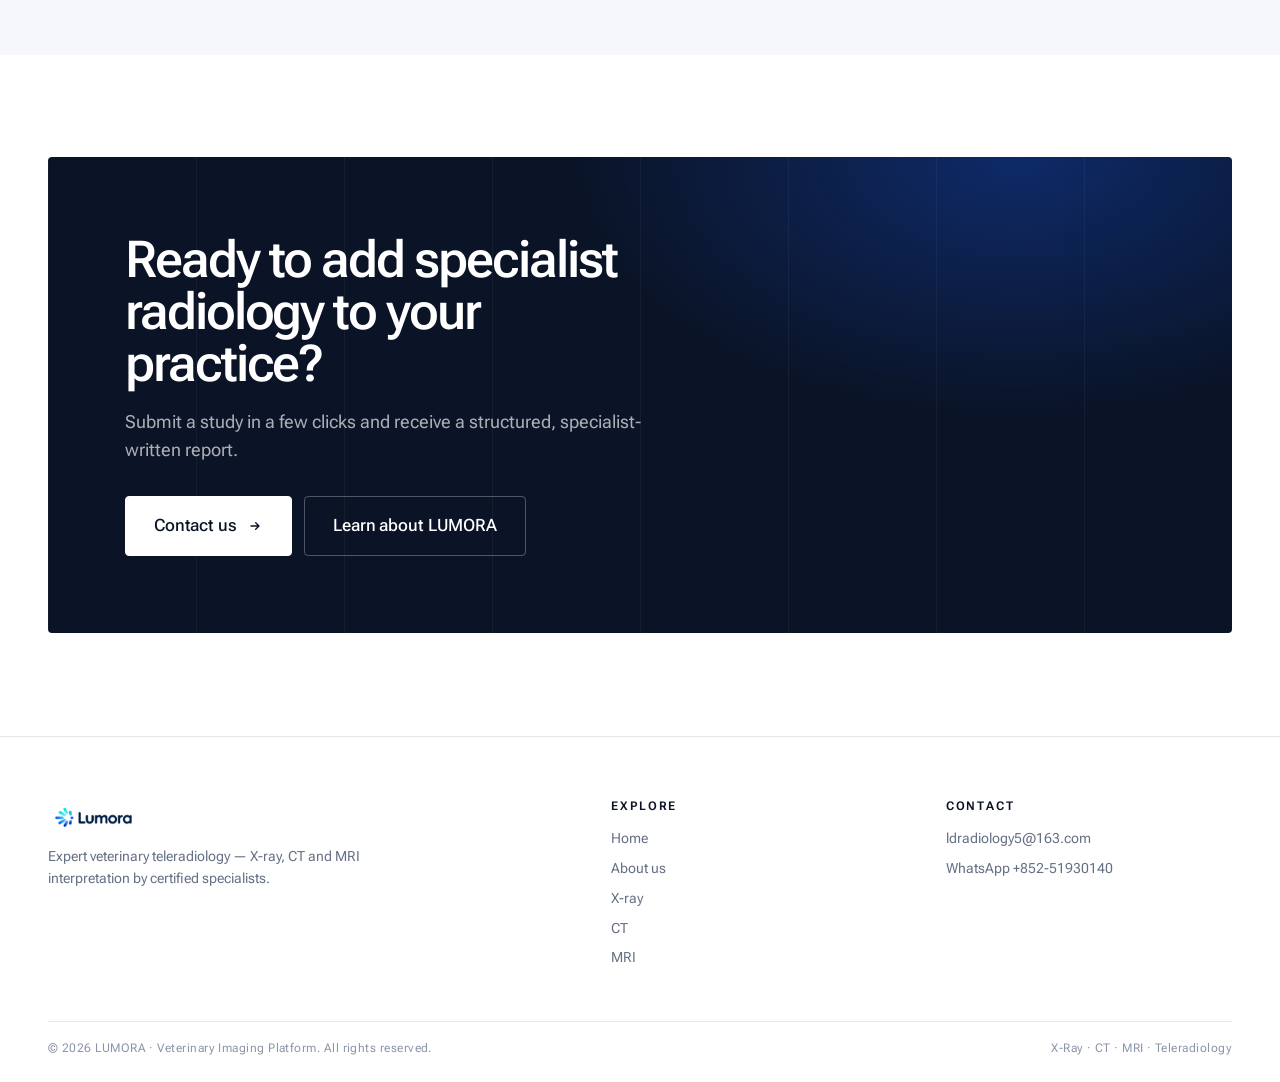
==== commit 6484a055: "sync: landing page from xgyyx/Lumora@266f3ce (chore/landing-ui-refresh)" ====
--- a/index.html
+++ b/index.html
@@ -17,7 +17,7 @@
   <link rel="stylesheet" href="./assets/site.css" />
 </head>
 
-<body>
+<body class="page-home">
 
   <!-- ══════════════════════ NAV ══════════════════════ -->
   <nav class="nav">
@@ -31,7 +31,12 @@
         <a href="./x-ray.html" class="nav-link">X-ray</a>
         <a href="./ct.html" class="nav-link">CT</a>
         <a href="./mri.html" class="nav-link">MRI</a>
-        <a href="./contact.html" class="nav-link">Contact us</a>
+        <a href="./contact.html" class="nav-cta">
+          Book a call
+          <svg class="arrow" fill="none" stroke="currentColor" viewBox="0 0 24 24">
+            <path stroke-linecap="round" stroke-linejoin="round" stroke-width="2" d="M13 7l5 5m0 0l-5 5m5-5H6"/>
+          </svg>
+        </a>
       </div>
       <button class="nav-toggle" id="navToggle" aria-label="Open menu" aria-expanded="false">
         <svg fill="none" stroke="currentColor" viewBox="0 0 24 24">
@@ -51,44 +56,51 @@
 
   <!-- ══════════════════════ HERO ══════════════════════ -->
   <section class="hero">
-    <div class="hero-bokeh" aria-hidden="true">
-      <span style="--x:10%;--y:78%;--s:6px;--d:8s;--delay:0s;--o:.65"></span>
-      <span style="--x:20%;--y:88%;--s:9px;--d:11s;--delay:1.2s;--o:.7"></span>
-      <span style="--x:26%;--y:58%;--s:5px;--d:7s;--delay:.6s;--o:.55"></span>
-      <span style="--x:14%;--y:46%;--s:8px;--d:9.5s;--delay:2s;--o:.6"></span>
-      <span style="--x:7%;--y:62%;--s:4px;--d:6s;--delay:.9s;--o:.5"></span>
-      <span style="--x:30%;--y:72%;--s:6px;--d:8.5s;--delay:1.6s;--o:.6"></span>
-      <span style="--x:18%;--y:34%;--s:5px;--d:10s;--delay:2.6s;--o:.55"></span>
-      <span style="--x:62%;--y:82%;--s:7px;--d:9s;--delay:.4s;--o:.65"></span>
-      <span style="--x:74%;--y:58%;--s:9px;--d:11s;--delay:1s;--o:.7"></span>
-      <span style="--x:82%;--y:70%;--s:5px;--d:7.5s;--delay:1.8s;--o:.55"></span>
-      <span style="--x:90%;--y:46%;--s:7px;--d:8.5s;--delay:.8s;--o:.6"></span>
-      <span style="--x:68%;--y:38%;--s:5px;--d:10s;--delay:2.2s;--o:.55"></span>
-      <span style="--x:86%;--y:88%;--s:6px;--d:9.5s;--delay:1.4s;--o:.6"></span>
-      <span style="--x:58%;--y:62%;--s:4px;--d:6.5s;--delay:2.8s;--o:.5"></span>
-    </div>
-    <div class="container">
-      <div class="hero-inner">
-        <span class="eyebrow eyebrow-accent">Lumora &middot; Veterinary Imaging Platform</span>
-        <h1>See Beyond the Image.</h1>
-        <p class="hero-sub" style="font-style: italic;">
-          Expert Insight. Better-informed Decisions.
-        </p>
-        <p class="hero-sub">
-          Subspecialty interpretation of radiographs, CT and MRI studies for companion and exotic species
-        </p>
-        <div class="hero-cta">
-          <a href="./contact.html" class="btn btn-accent btn-lg">
-            Explore Our Services
-            <svg class="arrow" fill="none" stroke="currentColor" viewBox="0 0 24 24">
-              <path stroke-linecap="round" stroke-linejoin="round" stroke-width="2" d="M13 7l5 5m0 0l-5 5m5-5H6"/>
-            </svg>
-          </a>
-        </div>
-        <p class="hero-note"><span class="dot"></span>X-Ray &middot; CT &middot; MRI &middot; Teleradiology</p>
-      </div>
-    </div>
-  </section>
+    <div class="container">
+      <div class="hero-grid">
+        <div class="hero-inner">
+          <span class="eyebrow">Lumora &middot; Veterinary Imaging Platform</span>
+          <h1>See beyond the image.</h1>
+          <p class="hero-sub hero-sub--lead">Expert insight. Better-informed decisions.</p>
+          <p class="hero-sub">
+            Subspecialty interpretation of radiographs, CT and MRI studies for companion and exotic species.
+          </p>
+          <div class="hero-cta">
+            <a href="./contact.html" class="btn btn-accent btn-lg">
+              Explore our services
+              <svg class="arrow" fill="none" stroke="currentColor" viewBox="0 0 24 24">
+                <path stroke-linecap="round" stroke-linejoin="round" stroke-width="2" d="M13 7l5 5m0 0l-5 5m5-5H6"/>
+              </svg>
+            </a>
+            <a href="./about.html" class="btn btn-outlined-inverse btn-lg">About LUMORA</a>
+          </div>
+          <p class="hero-note"><span class="dot"></span>X-Ray &middot; CT &middot; MRI &middot; Teleradiology</p>
+        </div>
+
+        <div class="hero-visual" aria-hidden="true">
+          <figure class="hero-frame">
+            <img src="./assets/cases/mri-dog-brain-tumor.png" alt="" loading="eager" />
+            <figcaption>MRI &middot; Brain tumor <span>Canine</span></figcaption>
+          </figure>
+          <div class="hero-float">
+            <img src="./assets/cases/ct-hedgehog-3d.png" alt="" loading="lazy" />
+            <div>
+              <span class="hero-float-label">CT &middot; 3D reconstruction</span>
+              <strong>Report delivered in 48h</strong>
+            </div>
+          </div>
+        </div>
+      </div>
+    </div>
+  </section>
+
+  <!-- ══════════════════════ MARQUEE ══════════════════════ -->
+  <div class="marquee" aria-hidden="true">
+    <div class="marquee-track">
+      <span>X-Ray <i>&#10022;</i> CT <i>&#10022;</i> MRI <i>&#10022;</i> Exotic Species <i>&#10022;</i> Teleradiology <i>&#10022;</i> Structured Reports <i>&#10022;</i></span>
+      <span>X-Ray <i>&#10022;</i> CT <i>&#10022;</i> MRI <i>&#10022;</i> Exotic Species <i>&#10022;</i> Teleradiology <i>&#10022;</i> Structured Reports <i>&#10022;</i></span>
+    </div>
+  </div>
 
   <!-- ══════════════════════ PRACTICE SNAPSHOT ══════════════════════ -->
   <section class="section stats-band">
@@ -136,6 +148,7 @@
         <div class="card modality-card">
           <img class="modality-bg" src="./assets/cases/xray-cat-diaphragmatic-hernia.png" alt="X-ray sample — diaphragmatic hernia in a cat" loading="lazy" onerror="this.style.display='none'">
           <div class="modality-overlay" aria-hidden="true"></div>
+          <span class="modality-index">01 / X-Ray</span>
           <div class="modality-content">
             <h3>X-ray</h3>
             <a href="./x-ray.html" class="btn btn-on-inverse">
@@ -149,6 +162,7 @@
         <div class="card modality-card">
           <img class="modality-bg" src="./assets/cases/ct-hedgehog-3d.png" alt="CT sample — 3D reconstruction of a hedgehog" loading="lazy" onerror="this.style.display='none'">
           <div class="modality-overlay" aria-hidden="true"></div>
+          <span class="modality-index">02 / CT</span>
           <div class="modality-content">
             <h3>CT</h3>
             <a href="./ct.html" class="btn btn-on-inverse">
@@ -162,6 +176,7 @@
         <div class="card modality-card">
           <img class="modality-bg" src="./assets/cases/mri-dog-brain-tumor.png" alt="MRI sample — brain tumor in a dog" loading="lazy" onerror="this.style.display='none'">
           <div class="modality-overlay" aria-hidden="true"></div>
+          <span class="modality-index">03 / MRI</span>
           <div class="modality-content">
             <h3>MRI</h3>
             <a href="./mri.html" class="btn btn-on-inverse">
@@ -274,16 +289,7 @@
     </div>
   </footer>
 
-  <script>
-    (function () {
-      var btn = document.getElementById('navToggle');
-      var menu = document.getElementById('mobileMenu');
-      btn.addEventListener('click', function () {
-        var open = menu.classList.toggle('open');
-        btn.setAttribute('aria-expanded', open ? 'true' : 'false');
-      });
-    })();
-  </script>
+  <script src="./assets/site.js" defer></script>
 
 </body>
 </html>
--- a/assets/site.css
+++ b/assets/site.css
@@ -1,7 +1,12 @@
 /* ==========================================================================
    LUMORA — Veterinary Imaging Platform · shared stylesheet
-   Static brand site (plain HTML + this CSS, no build step).
-   Palette/type follow the "Antigravity" design tokens.
+   Static brand site (plain HTML + this CSS + assets/site.js, no build step).
+
+   Visual system (2026-10 UI pass, referenced from yilive.ai):
+   · deep-ink hero / white editorial sections / pale-blue rhythm
+   · one electric blue accent (#165dff)
+   · sharp 4px geometry, hairline rules, flat cards, no soft shadows
+   · oversized display type with tight tracking
    ========================================================================== */
 
 /* ─── Font (self-hosted Roboto Flex, zero runtime CDN) ─────────────── */
@@ -15,105 +20,84 @@
 
 /* ─── Design tokens ─────────────────────────────────────────────────── */
 :root {
-  /* Color · base palette */
-  --grey-0:    #ffffff;
-  --grey-10:   #f8f9fc;
-  --grey-20:   #eff2f7;
-  --grey-50:   #e6eaf0;
-  --grey-100:  #e1e6ec;
-  --grey-200:  #cdd4dc;
-  --grey-300:  #b2bbc5;
-  --grey-400:  #b7bfd9;
-  --grey-800:  #45474d;
-  --grey-900:  #2f3034;
-  --grey-1000: #212226;
-  --grey-1100: #18191d;
-  --grey-1200: #121317;
-  --navy-800:  #1f2d52;
-  --navy-900:  #16213c;
-  --blue-600:  #3279f9;
-
-  /* Theme surfaces */
-  --surface:                var(--grey-0);
-  --surface-container-low:  var(--grey-10);
-  --surface-container:      var(--grey-20);
-  --surface-container-high: var(--grey-50);
-  --surface-inverse:        var(--navy-900);
-
-  --on-surface:         var(--grey-1200);
-  --on-surface-variant: var(--grey-800);
-  --on-surface-muted:   var(--grey-300);
-  --on-inverse:         var(--grey-10);
-  --on-inverse-variant: var(--grey-300);
-
-  --primary:    var(--blue-600);
-  --on-primary: var(--grey-0);
-  --outline:         rgba(33, 34, 38, 0.12);
-  --outline-strong:  rgba(33, 34, 38, 0.20);
-  --outline-inverse: rgba(255, 255, 255, 0.16);
-
-  /* Elevation (soft, diffused) */
-  --shadow-xs:     0 1px 2px rgba(33, 34, 38, 0.04);
-  --shadow-card:   0 1px 2px rgba(33, 34, 38, 0.03), 0 18px 40px -24px rgba(22, 33, 60, 0.16);
-  --shadow-card-hover: 0 2px 4px rgba(33, 34, 38, 0.04), 0 28px 56px -24px rgba(50, 121, 249, 0.26);
-  --shadow-accent: 0 12px 28px -12px rgba(50, 121, 249, 0.5);
-
-  /* Typography */
+  /* Ink & neutrals */
+  --ink:        #0b1426;
+  --ink-2:      #16213c;
+  --ink-soft:   #43506a;
+  --muted:      #667085;
+  --muted-2:    #8b95a8;
+  --paper:      #ffffff;
+  --mist:       #f5f7fb;
+  --mist-2:     #eef2f9;
+  --ice:        #eaf1ff;
+
+  /* Accent */
+  --blue:       #165dff;
+  --blue-dark:  #0b47cf;
+  --blue-soft:  #eef3ff;
+  --cyan:       #3ecfe0;
+
+  /* Inverts */
+  --on-ink:       #ffffff;
+  --on-ink-soft:  rgba(255, 255, 255, 0.66);
+  --on-ink-faint: rgba(255, 255, 255, 0.42);
+
+  /* Lines */
+  --line:          rgba(11, 20, 38, 0.10);
+  --line-strong:   rgba(11, 20, 38, 0.20);
+  --line-inverse:  rgba(255, 255, 255, 0.16);
+
+  /* Type */
   --font-sans: 'Roboto Flex', 'Roboto', -apple-system, BlinkMacSystemFont,
                'Segoe UI', system-ui, sans-serif;
 
-  --text-5xl: 54px;
-  --text-4xl: 42px;
-  --text-3xl: 36px;
-  --text-2xl: 30px;
-  --text-xl:  24px;
-  --text-lg:  22px;
-  --text-md:  20px;
-  --text-base: 17.5px;
-  --text-sm:  14.5px;
-  --text-xs:  12.5px;
+  --text-5xl: clamp(44px, 6.2vw, 84px);
+  --text-4xl: clamp(34px, 4.4vw, 58px);
+  --text-3xl: clamp(28px, 3.2vw, 40px);
+  --text-2xl: 26px;
+  --text-xl:  22px;
+  --text-lg:  19px;
+  --text-base: 16.5px;
+  --text-md:  17.5px;
+  --text-sm:  14px;
+  --text-xs:  11.5px;
 
   --weight-body: 400;
-  --weight-title: 550;
   --weight-medium: 500;
-  --weight-semibold: 600;
-
-  --leading-body: 1.5;
-  --leading-title: 1.1;
-
-  /* Spacing scale */
+  --weight-title: 560;
+  --weight-semibold: 640;
+
+  --leading-body: 1.55;
+  --leading-title: 1.04;
+
+  /* Space */
   --space-xs:  4px;
   --space-sm:  8px;
   --space-md:  16px;
   --space-lg:  24px;
-  --space-xl:  36px;
+  --space-xl:  32px;
   --space-2xl: 48px;
-  --space-3xl: 60px;
-  --space-4xl: 80px;
-  --space-5xl: 88px;
-  --space-6xl: 120px;
-
-  /* Radius */
-  --radius-xs:  4px;
-  --radius-sm:  8px;
-  --radius-md:  16px;
-  --radius-lg:  24px;
-  --radius-xl:  36px;
-  --radius-2xl: 48px;
-  --radius-full: 9999px;
+  --space-3xl: 64px;
+  --space-4xl: 88px;
+  --space-5xl: 120px;
+
+  /* Geometry — sharp by design */
+  --radius:      4px;
+  --radius-sm:   2px;
+  --radius-pill: 999px;
 
   /* Easing */
-  --ease-out-quart: cubic-bezier(0.25, 1, 0.5, 1);
-  --ease-out-expo: cubic-bezier(0.19, 1, 0.22, 1);
-  --ease-in-out-cubic: cubic-bezier(0.65, 0, 0.35, 1);
-
-  /* Grid */
-  --container-max: 1200px;
+  --ease-out: cubic-bezier(0.22, 1, 0.36, 1);
+  --ease-io:  cubic-bezier(0.65, 0, 0.35, 1);
+
+  /* Layout */
+  --container-max: 1320px;
   --page-margin: 20px;
-}
-
-@media (min-width: 768px)  { :root { --page-margin: 32px; } }
-@media (min-width: 1024px) { :root { --page-margin: 48px; } }
+  --nav-h: 64px;
+}
+
+@media (min-width: 768px)  { :root { --page-margin: 36px; --nav-h: 72px; } }
+@media (min-width: 1200px) { :root { --page-margin: 48px; } }
 
 /* ─── Reset ─────────────────────────────────────────────────────────── */
 *, *::before, *::after { box-sizing: border-box; }
@@ -126,8 +110,8 @@
   font-size: var(--text-base);
   font-weight: var(--weight-body);
   line-height: var(--leading-body);
-  color: var(--on-surface);
-  background: var(--surface);
+  color: var(--ink);
+  background: var(--paper);
   -webkit-font-smoothing: antialiased;
   -moz-osx-font-smoothing: grayscale;
   text-rendering: optimizeLegibility;
@@ -136,331 +120,498 @@
 
 a { color: inherit; text-decoration: none; }
 p { margin: 0; }
+ul { margin: 0; padding: 0; list-style: none; }
+img { max-width: 100%; display: block; }
+::selection { background: var(--blue); color: #fff; }
+
 h1, h2, h3, h4 {
   margin: 0;
   font-weight: var(--weight-title);
   line-height: var(--leading-title);
-  letter-spacing: -0.02em;
-  color: var(--navy-900);
-}
-ul { margin: 0; padding: 0; list-style: none; }
-img { max-width: 100%; display: block; }
+  letter-spacing: -0.035em;
+  color: var(--ink);
+}
 
 .container {
   max-width: var(--container-max);
   margin: 0 auto;
   padding: 0 var(--page-margin);
 }
-.container-narrow { max-width: 960px; }
-
-.section { padding: var(--space-4xl) 0; }
-@media (min-width: 768px)  { .section { padding: var(--space-5xl) 0; } }
-@media (min-width: 1024px) { .section { padding: var(--space-6xl) 0; } }
-
-/* Tinted band — shared by the alternating (tint ↔ white) section rhythm */
-.section-muted,
-.stats-band {
-  background:
-    radial-gradient(ellipse 72% 90% at 50% 0%, rgba(50, 121, 249, 0.10) 0%, transparent 62%),
-    linear-gradient(180deg, #e9effb 0%, #f5f8fd 100%);
-  color: var(--on-surface);
-}
+.container-narrow { max-width: 1080px; }
 
 /* ─── Nav ───────────────────────────────────────────────────────────── */
 .nav {
-  position: fixed; top: 0; left: 0; right: 0; z-index: 50;
-  background: rgba(255, 255, 255, 0.82);
-  backdrop-filter: saturate(180%) blur(16px);
-  -webkit-backdrop-filter: saturate(180%) blur(16px);
-  border-bottom: 1px solid var(--outline);
-  box-shadow: 0 6px 24px -18px rgba(22, 33, 60, 0.25);
+  position: fixed; top: 0; left: 0; right: 0; z-index: 100;
+  background: rgba(255, 255, 255, 0.88);
+  backdrop-filter: saturate(180%) blur(18px);
+  -webkit-backdrop-filter: saturate(180%) blur(18px);
+  border-bottom: 1px solid var(--line);
+  transition: background 0.3s var(--ease-out),
+              border-color 0.3s var(--ease-out),
+              box-shadow 0.3s var(--ease-out);
 }
 .nav-inner {
   max-width: var(--container-max); margin: 0 auto;
+  height: var(--nav-h);
   display: flex; align-items: center; justify-content: space-between;
-  padding: var(--space-md) var(--page-margin);
+  padding: 0 var(--page-margin);
   gap: var(--space-md);
 }
-.brand { display: flex; align-items: center; line-height: 1; }
+.brand { display: flex; align-items: center; line-height: 1; flex: 0 0 auto; }
 .brand-logo {
-  height: 32px;
-  width: auto;
-  display: block;
-  object-fit: contain;
-}
-@media (min-width: 900px) { .brand-logo { height: 38px; } }
-.nav-links {
-  display: flex; align-items: center; gap: var(--space-xs);
-}
+  height: 28px; width: auto; display: block; object-fit: contain;
+  transition: filter 0.3s var(--ease-out);
+}
+@media (min-width: 900px) { .brand-logo { height: 30px; } }
+
+.nav-links { display: flex; align-items: center; gap: 2px; }
 .nav-link {
   display: none;
-  padding: 8px 14px;
+  position: relative;
+  padding: 10px 14px;
   font-size: var(--text-sm);
   font-weight: var(--weight-medium);
-  color: var(--on-surface-variant);
-  border-radius: var(--radius-full);
-  transition: color 0.18s var(--ease-out-quart), background 0.18s var(--ease-out-quart);
-}
-.nav-link:hover { color: var(--on-surface); background: var(--surface-container); }
-.nav-link.active { color: var(--on-surface); background: var(--surface-container); }
+  letter-spacing: -0.01em;
+  color: var(--ink-soft);
+  transition: color 0.2s var(--ease-out);
+}
+.nav-link::after {
+  content: '';
+  position: absolute; left: 14px; right: 14px; bottom: 2px;
+  height: 1px; background: currentColor;
+  transform: scaleX(0); transform-origin: left;
+  transition: transform 0.3s var(--ease-out);
+}
+.nav-link:hover { color: var(--ink); }
+.nav-link:hover::after { transform: scaleX(1); }
+.nav-link.active { color: var(--blue); }
+.nav-link.active::after { transform: scaleX(1); }
 @media (min-width: 900px) { .nav-link { display: inline-flex; } }
+
+.nav-cta {
+  display: none;
+  align-items: center; gap: 8px;
+  margin-left: 12px;
+  padding: 10px 18px;
+  font-size: var(--text-sm); font-weight: var(--weight-medium);
+  color: #fff; background: var(--blue);
+  border: 1px solid var(--blue); border-radius: var(--radius);
+  transition: background 0.2s var(--ease-out), border-color 0.2s var(--ease-out);
+}
+.nav-cta:hover { background: var(--blue-dark); border-color: var(--blue-dark); }
+.nav-cta .arrow { width: 14px; height: 14px; transition: transform 0.25s var(--ease-out); }
+.nav-cta:hover .arrow { transform: translateX(3px); }
+@media (min-width: 900px) { .nav-cta { display: inline-flex; } }
+
+/* Transparent nav over the home hero, flips to white on scroll */
+.page-home .nav:not(.is-scrolled) {
+  background: transparent;
+  border-bottom-color: transparent;
+  backdrop-filter: none;
+  -webkit-backdrop-filter: none;
+}
+.page-home .nav:not(.is-scrolled) .brand-logo { filter: brightness(0) invert(1); }
+.page-home .nav:not(.is-scrolled) .nav-link { color: rgba(255, 255, 255, 0.72); }
+.page-home .nav:not(.is-scrolled) .nav-link:hover,
+.page-home .nav:not(.is-scrolled) .nav-link.active { color: #fff; }
+.page-home .nav:not(.is-scrolled) .nav-toggle {
+  color: #fff; border-color: rgba(255, 255, 255, 0.28);
+}
+.page-home .nav:not(.is-scrolled) .nav-cta { background: #fff; color: var(--ink); border-color: #fff; }
+.page-home .nav:not(.is-scrolled) .nav-cta:hover { background: var(--ice); border-color: var(--ice); }
+.nav.is-scrolled { box-shadow: 0 10px 30px -24px rgba(11, 20, 38, 0.45); }
 
 /* Mobile menu button */
 .nav-toggle {
   display: inline-flex; align-items: center; justify-content: center;
-  width: 40px; height: 40px;
-  background: transparent; border: 1px solid var(--outline);
-  border-radius: var(--radius-full); cursor: pointer;
-  color: var(--on-surface);
+  width: 42px; height: 42px;
+  background: transparent; border: 1px solid var(--line-strong);
+  border-radius: var(--radius); cursor: pointer;
+  color: var(--ink);
+  transition: border-color 0.2s var(--ease-out), color 0.2s var(--ease-out);
 }
 @media (min-width: 900px) { .nav-toggle { display: none; } }
-.nav-toggle svg { width: 20px; height: 20px; }
+.nav-toggle svg { width: 18px; height: 18px; }
 
 /* Mobile dropdown */
 .mobile-menu {
   display: none;
   flex-direction: column;
-  padding: var(--space-sm) var(--page-margin) var(--space-md);
-  gap: 4px;
-  border-top: 1px solid var(--outline);
+  padding: 10px var(--page-margin) 22px;
+  gap: 2px;
+  border-top: 1px solid var(--line);
+  background: var(--paper);
 }
 .mobile-menu.open { display: flex; }
 .mobile-menu a {
-  padding: 10px 14px;
-  font-size: var(--text-md);
-  color: var(--on-surface-variant);
-  border-radius: var(--radius-sm);
-}
-.mobile-menu a:hover { color: var(--on-surface); background: var(--surface-container); }
-.mobile-menu a.active { color: var(--on-surface); background: var(--surface-container); }
+  padding: 12px 2px;
+  font-size: 17px;
+  color: var(--ink-soft);
+  border-bottom: 1px solid var(--line);
+}
+.mobile-menu a:last-child { border-bottom: 0; }
+.mobile-menu a.active { color: var(--blue); }
+.page-home .nav:not(.is-scrolled) .mobile-menu {
+  background: var(--ink); border-top-color: var(--line-inverse);
+}
+.page-home .nav:not(.is-scrolled) .mobile-menu a {
+  color: rgba(255, 255, 255, 0.72); border-bottom-color: var(--line-inverse);
+}
+.page-home .nav:not(.is-scrolled) .mobile-menu a.active { color: #fff; }
 
 /* ─── Buttons ───────────────────────────────────────────────────────── */
 .btn {
   display: inline-flex; align-items: center; justify-content: center;
-  gap: var(--space-sm);
+  gap: 10px;
   font-family: inherit;
   font-size: var(--text-sm);
   font-weight: var(--weight-medium);
-  padding: 10px 18px;
-  border-radius: var(--radius-full);
+  letter-spacing: -0.005em;
+  padding: 13px 22px;
+  border-radius: var(--radius);
   border: 1px solid transparent;
   cursor: pointer;
   white-space: nowrap;
-  transition: background 0.22s var(--ease-out-quart),
-              border-color 0.22s var(--ease-out-quart),
-              color 0.22s var(--ease-out-quart),
-              transform 0.22s var(--ease-out-quart);
-}
-.btn-lg { padding: 15px 28px; font-size: var(--text-base); }
-
-.btn-primary {
-  background: linear-gradient(180deg, #2a2b31 0%, var(--on-surface) 100%);
-  color: var(--surface);
-  box-shadow: 0 10px 24px -14px rgba(18, 19, 23, 0.55);
-}
-.btn-primary:hover { background: linear-gradient(180deg, #33343a 0%, var(--grey-1000) 100%); transform: translateY(-2px); box-shadow: 0 14px 30px -14px rgba(18, 19, 23, 0.6); }
-
-.btn-accent {
-  background: linear-gradient(180deg, #4d8bfa 0%, var(--primary) 100%);
-  color: var(--on-primary);
-  box-shadow: var(--shadow-accent);
-}
-.btn-accent:hover { background: linear-gradient(180deg, #5c9bff 0%, #1e63e0 100%); transform: translateY(-2px); box-shadow: 0 16px 34px -14px rgba(50, 121, 249, 0.55); }
-
-.btn-outlined { background: transparent; color: var(--on-surface); border-color: var(--outline); }
-.btn-outlined:hover { border-color: var(--outline-strong); background: var(--surface-container-low); box-shadow: var(--shadow-xs); }
-
-.btn-on-inverse {
-  background: linear-gradient(180deg, #ffffff 0%, var(--grey-10) 100%);
-  color: var(--on-surface);
-  box-shadow: 0 12px 28px -14px rgba(0, 0, 0, 0.45);
-}
-.btn-on-inverse:hover { background: linear-gradient(180deg, #ffffff 0%, #eef2f8 100%); transform: translateY(-2px); box-shadow: 0 16px 34px -16px rgba(0, 0, 0, 0.5); }
-
-.btn-outlined-inverse { background: rgba(255,255,255,0.04); color: var(--on-inverse); border-color: var(--outline-inverse); backdrop-filter: blur(4px); }
-.btn-outlined-inverse:hover { border-color: rgba(255,255,255,0.45); background: rgba(255,255,255,0.1); }
-
-.arrow { width: 16px; height: 16px; }
-
-/* ─── Eyebrow / section heading ─────────────────────────────────────── */
+  transition: background 0.22s var(--ease-out),
+              border-color 0.22s var(--ease-out),
+              color 0.22s var(--ease-out),
+              transform 0.22s var(--ease-out);
+}
+.btn-lg { padding: 16px 28px; font-size: var(--text-base); }
+.btn .arrow { width: 16px; height: 16px; transition: transform 0.28s var(--ease-out); }
+.btn:hover .arrow { transform: translateX(4px); }
+
+.btn-primary { background: var(--ink); color: #fff; border-color: var(--ink); }
+.btn-primary:hover { background: var(--ink-2); border-color: var(--ink-2); }
+
+.btn-accent { background: var(--blue); color: #fff; border-color: var(--blue); }
+.btn-accent:hover { background: var(--blue-dark); border-color: var(--blue-dark); }
+
+.btn-outlined { background: transparent; color: var(--ink); border-color: var(--line-strong); }
+.btn-outlined:hover { border-color: var(--ink); background: var(--mist); }
+
+.btn-on-inverse { background: #fff; color: var(--ink); border-color: #fff; }
+.btn-on-inverse:hover { background: var(--ice); border-color: var(--ice); }
+
+.btn-outlined-inverse {
+  background: transparent; color: #fff;
+  border-color: rgba(255, 255, 255, 0.28);
+}
+.btn-outlined-inverse:hover { border-color: #fff; background: rgba(255, 255, 255, 0.08); }
+
+.arrow { width: 16px; height: 16px; flex: 0 0 auto; }
+
+/* ─── Eyebrows & section headings ───────────────────────────────────── */
 .eyebrow {
-  display: inline-flex; align-items: center;
-  padding: 4px 12px;
+  display: inline-flex; align-items: center; gap: 12px;
+  margin-bottom: 22px;
   font-size: var(--text-xs);
-  font-weight: var(--weight-medium);
-  letter-spacing: 0.12em;
-  color: var(--on-surface-variant);
-  background: var(--surface-container);
-  border-radius: var(--radius-full);
+  font-weight: var(--weight-semibold);
+  letter-spacing: 0.20em;
   text-transform: uppercase;
-  margin-bottom: var(--space-lg);
-}
-.eyebrow-accent { color: var(--primary); background: rgba(50, 121, 249, 0.10); }
-
-.section-head { text-align: center; max-width: 760px; margin: 0 auto var(--space-3xl); }
-@media (min-width: 1024px) { .section-head { margin-bottom: var(--space-4xl); } }
-.section-head h2 { font-size: clamp(var(--text-3xl), 4.5vw, var(--text-5xl)); }
+  color: var(--muted);
+}
+.eyebrow::before {
+  content: '';
+  width: 26px; height: 1px;
+  background: var(--blue);
+  flex: 0 0 auto;
+}
+.eyebrow-accent { color: var(--blue); }
+
+.section-head {
+  max-width: 780px;
+  margin: 0 0 clamp(40px, 5vw, 68px);
+  text-align: left;
+}
+.section-head h2 {
+  font-size: var(--text-4xl);
+  letter-spacing: -0.04em;
+  line-height: 1.02;
+}
+.section-head > h2 + h2 { margin-top: 2px; }
 .section-head p {
-  margin-top: var(--space-md);
-  margin-left: auto;
-  margin-right: auto;
-  max-width: 640px;
-  color: var(--on-surface-variant);
+  margin-top: 20px;
+  max-width: 620px;
+  color: var(--muted);
   font-size: var(--text-md);
-  line-height: 1.6;
-}
-
-/* ─── Hero ──────────────────────────────────────────────────────────── */
+  line-height: 1.65;
+}
+
+/* ─── Sections ──────────────────────────────────────────────────────── */
+.section { padding: clamp(64px, 8vw, 116px) 0; }
+.section-muted,
+.stats-band { background: var(--mist); }
+.stats-band { border-top: 1px solid var(--line); }
+.section > .container > .section-head:only-child { margin-bottom: 0; }
+
+/* ─── Hero (home) ───────────────────────────────────────────────────── */
 .hero {
   position: relative;
-  padding-top: 160px;
-  padding-bottom: var(--space-4xl);
-  background:
-    radial-gradient(ellipse 62% 55% at 80% 8%, rgba(50,121,249,0.30) 0%, transparent 58%),
-    radial-gradient(ellipse 50% 45% at 6% 92%, rgba(50,121,249,0.14) 0%, transparent 60%),
-    linear-gradient(180deg, var(--navy-800), var(--navy-900));
-  color: var(--on-inverse);
+  padding-top: calc(var(--nav-h) + clamp(64px, 9vw, 116px));
+  padding-bottom: clamp(56px, 7vw, 96px);
+  background: var(--ink);
+  color: var(--on-ink);
   overflow: hidden;
 }
 .hero::before {
   content: '';
   position: absolute; inset: 0;
-  background: url('./hero-bg.jpg') center / cover no-repeat;
-  opacity: 0.9;
-}
-.hero-bokeh {
+  background:
+    linear-gradient(90deg, rgba(11, 20, 38, 0.97) 0%, rgba(11, 20, 38, 0.88) 46%, rgba(11, 20, 38, 0.62) 100%),
+    linear-gradient(180deg, rgba(11, 20, 38, 0.45) 0%, rgba(11, 20, 38, 0.85) 100%),
+    url('./hero-bg.jpg') center / cover no-repeat;
+}
+.hero::after {
+  content: '';
   position: absolute; inset: 0;
-  z-index: 0;
+  background:
+    linear-gradient(90deg, rgba(255, 255, 255, 0.045) 1px, transparent 1px) 0 0 / 16.666% 100%;
+  opacity: 0.5;
   pointer-events: none;
+}
+.hero-bokeh { display: none; }
+
+.hero-grid {
+  position: relative; z-index: 1;
+  display: grid; grid-template-columns: 1fr;
+  gap: clamp(40px, 6vw, 72px);
+  align-items: center;
+}
+@media (min-width: 900px) {
+  .hero-grid { grid-template-columns: minmax(0, 1.12fr) minmax(0, 0.88fr); }
+}
+.hero-inner { max-width: 760px; }
+
+.hero .eyebrow {
+  color: rgba(255, 255, 255, 0.78);
+  margin-bottom: 26px;
+}
+.hero .eyebrow::before { background: var(--blue); }
+
+.hero h1 {
+  font-size: var(--text-5xl);
+  font-weight: var(--weight-title);
+  line-height: 0.97;
+  letter-spacing: -0.045em;
+  color: #fff;
+  max-width: 11ch;
+}
+.hero-sub {
+  margin-top: 20px;
+  font-size: clamp(var(--text-base), 1.7vw, var(--text-lg));
+  line-height: 1.6;
+  color: var(--on-ink-soft);
+  max-width: 520px;
+}
+.hero-sub--lead {
+  margin-top: 22px;
+  font-style: italic;
+  font-size: clamp(18px, 1.9vw, 21px);
+  letter-spacing: -0.01em;
+  color: rgba(255, 255, 255, 0.86);
+}
+.hero-sub + .hero-sub { margin-top: 10px; }
+
+.hero-cta { margin-top: 36px; display: flex; flex-wrap: wrap; gap: 12px; }
+
+.hero-note {
+  margin-top: 26px;
+  display: flex; align-items: center; flex-wrap: wrap; gap: 10px;
+  font-size: var(--text-xs);
+  font-weight: var(--weight-medium);
+  letter-spacing: 0.16em;
+  text-transform: uppercase;
+  color: var(--on-ink-faint);
+}
+.hero-note .dot {
+  display: inline-block; width: 5px; height: 5px;
+  background: var(--cyan); border-radius: 50%;
+}
+
+/* Hero visual — stacked case frames */
+.hero-visual {
+  position: relative;
+  display: none;
+  padding: 0 0 30px 0;
+}
+@media (min-width: 900px) { .hero-visual { display: block; } }
+.hero-visual::before {
+  content: '';
+  position: absolute; right: -40px; top: -40px;
+  width: 320px; height: 320px;
+  background: radial-gradient(circle, rgba(22, 93, 255, 0.45) 0%, transparent 68%);
+  filter: blur(20px);
+  pointer-events: none;
+}
+.hero-frame {
+  position: relative;
+  margin: 0;
+  border: 1px solid rgba(255, 255, 255, 0.18);
+  border-radius: var(--radius);
   overflow: hidden;
-}
-.hero-bokeh span {
+  background: #070d18;
+  box-shadow: 0 50px 90px -50px rgba(0, 0, 0, 0.9);
+}
+.hero-frame img {
+  width: 100%;
+  aspect-ratio: 5 / 4;
+  object-fit: cover;
+  opacity: 0.96;
+}
+.hero-frame figcaption {
+  display: flex; align-items: center; justify-content: space-between; gap: 12px;
+  padding: 14px 18px;
+  border-top: 1px solid rgba(255, 255, 255, 0.14);
+  font-size: var(--text-xs);
+  font-weight: var(--weight-semibold);
+  letter-spacing: 0.16em;
+  text-transform: uppercase;
+  color: rgba(255, 255, 255, 0.7);
+  background: #080f1c;
+}
+.hero-frame figcaption span { color: var(--on-ink-faint); }
+
+.hero-float {
   position: absolute;
-  left: var(--x);
-  top: var(--y);
-  width: var(--s);
-  height: var(--s);
+  left: -34px; bottom: 84px;
+  display: flex; align-items: center; gap: 14px;
+  width: 292px;
+  padding: 12px;
+  background: #fff;
+  color: var(--ink);
+  border-radius: var(--radius);
+  box-shadow: 0 26px 50px -26px rgba(0, 0, 0, 0.65);
+}
+.hero-float img {
+  width: 54px; height: 66px;
+  object-fit: cover; object-position: top;
+  background: var(--mist);
+  border-radius: var(--radius-sm);
+  flex: 0 0 auto;
+}
+.hero-float-label {
+  display: block;
+  font-size: 10px;
+  font-weight: var(--weight-semibold);
+  letter-spacing: 0.14em;
+  text-transform: uppercase;
+  color: var(--muted);
+}
+.hero-float strong {
+  display: block;
+  margin-top: 3px;
+  font-size: 14px;
+  font-weight: var(--weight-title);
+  letter-spacing: -0.01em;
+}
+.hero-float strong::before {
+  content: '';
+  display: inline-block;
+  width: 6px; height: 6px;
+  margin-right: 7px;
   border-radius: 50%;
-  background: radial-gradient(circle at 32% 30%, #ffffff 0%, #a9c7ff 38%, rgba(50,121,249,0) 72%);
-  box-shadow:
-    0 0 var(--s) calc(var(--s) / 3) rgba(96,155,255,0.55),
-    0 0 calc(var(--s) * 2.4) rgba(160,205,255,0.32);
-  opacity: 0;
-  transform: translate3d(0, 0, 0);
-  animation: hero-bokeh-float var(--d) ease-in-out infinite;
-  animation-delay: var(--delay);
-  will-change: transform, opacity;
-}
-@keyframes hero-bokeh-float {
-  0%   { transform: translate3d(0, 0, 0) scale(0.7); opacity: 0; }
-  12%  { opacity: var(--o); }
-  88%  { opacity: var(--o); }
-  100% { transform: translate3d(28px, -190px, 0) scale(1.25); opacity: 0; }
+  background: #19b36b;
+  vertical-align: 1px;
+  animation: pulse-dot 2.4s ease-in-out infinite;
+}
+@keyframes pulse-dot {
+  0%, 100% { box-shadow: 0 0 0 0 rgba(25, 179, 107, 0.45); }
+  50%      { box-shadow: 0 0 0 5px rgba(25, 179, 107, 0); }
+}
+
+/* Hero entrance */
+@media (prefers-reduced-motion: no-preference) {
+  .hero-inner > * { animation: hero-in 0.9s var(--ease-out) both; }
+  .hero-inner > *:nth-child(1) { animation-delay: 0.05s; }
+  .hero-inner > *:nth-child(2) { animation-delay: 0.12s; }
+  .hero-inner > *:nth-child(3) { animation-delay: 0.19s; }
+  .hero-inner > *:nth-child(4) { animation-delay: 0.26s; }
+  .hero-inner > *:nth-child(5) { animation-delay: 0.33s; }
+  .hero-inner > *:nth-child(6) { animation-delay: 0.40s; }
+  .hero-visual { animation: hero-in 1.1s var(--ease-out) 0.25s both; }
+}
+@keyframes hero-in {
+  from { opacity: 0; transform: translateY(22px); }
+  to   { opacity: 1; transform: none; }
+}
+
+/* ─── Marquee ───────────────────────────────────────────────────────── */
+.marquee {
+  overflow: hidden;
+  background: var(--ink);
+  border-top: 1px solid rgba(255, 255, 255, 0.12);
+  padding: 17px 0;
+}
+.marquee-track {
+  display: flex;
+  width: max-content;
+  animation: marquee 34s linear infinite;
+}
+.marquee-track:hover { animation-play-state: paused; }
+.marquee-track span {
+  display: flex; align-items: center; gap: 30px;
+  padding-right: 30px;
+  font-size: 12px;
+  font-weight: var(--weight-medium);
+  letter-spacing: 0.24em;
+  text-transform: uppercase;
+  color: rgba(255, 255, 255, 0.68);
+  white-space: nowrap;
+}
+.marquee-track i {
+  font-style: normal;
+  color: var(--blue);
+  font-size: 14px;
+  line-height: 1;
+}
+@keyframes marquee {
+  from { transform: translateX(0); }
+  to   { transform: translateX(-50%); }
 }
 @media (prefers-reduced-motion: reduce) {
-  .hero-bokeh span { animation: none; opacity: 0; }
-}
-@media (min-width: 1024px) { .hero { padding-top: 200px; padding-bottom: var(--space-6xl); } }
-.hero-inner { position: relative; z-index: 1; max-width: 880px; }
-
-.hero h1 {
-  font-size: clamp(40px, 7vw, 76px);
-  font-weight: var(--weight-title);
-  line-height: 1.04;
-  letter-spacing: -0.03em;
-  color: var(--on-inverse);
-}
-.hero-sub {
-  margin-top: var(--space-lg);
-  font-size: clamp(var(--text-base), 2vw, var(--text-md));
-  line-height: 1.6;
-  color: var(--on-inverse-variant);
-  max-width: 640px;
-}
-.hero-cta { margin-top: var(--space-2xl); display: flex; flex-wrap: wrap; gap: 12px; }
-.hero-note {
-  margin-top: var(--space-md);
-  font-size: var(--text-sm);
-  color: var(--on-inverse-variant);
-}
-.hero-note .dot {
-  display: inline-block; width: 6px; height: 6px;
-  background: var(--primary); border-radius: 50%;
-  vertical-align: middle; margin-right: 8px;
-}
-.hero .eyebrow {
-  color: var(--on-inverse);
-  background: rgba(255,255,255,0.10);
-  border: 1px solid rgba(255,255,255,0.16);
-}
-
-/* ─── Page header (sub-pages) ───────────────────────────────────────── */
-.page-hero {
-  position: relative;
-  padding-top: 160px;
-  padding-bottom: var(--space-3xl);
-  background:
-    radial-gradient(ellipse 55% 55% at 12% 0%, rgba(50,121,249,0.08) 0%, transparent 60%),
-    radial-gradient(ellipse 45% 45% at 95% 20%, rgba(50,121,249,0.05) 0%, transparent 60%),
-    linear-gradient(180deg, #ffffff 0%, var(--surface-container-low) 100%);
-}
-@media (min-width: 1024px) { .page-hero { padding-top: 190px; padding-bottom: var(--space-4xl); } }
-.page-hero h1 {
-  font-size: clamp(36px, 6vw, 60px);
-  font-weight: var(--weight-title);
-  letter-spacing: -0.03em;
-}
-.page-hero p {
-  margin-top: var(--space-md);
-  max-width: 720px;
-  font-size: var(--text-md);
-  color: var(--on-surface-variant);
-  line-height: 1.6;
-}
-
-/* ─── Feature / advantage cards ─────────────────────────────────────── */
+  .marquee-track { animation: none; }
+}
+
+/* ─── Cards & grids ─────────────────────────────────────────────────── */
 .card {
-  background: linear-gradient(180deg, #ffffff 0%, #fbfcfe 100%);
-  border: 1px solid var(--outline);
-  border-radius: var(--radius-lg);
+  background: var(--paper);
+  border: 1px solid var(--line);
+  border-radius: var(--radius);
   padding: var(--space-lg);
-  box-shadow: var(--shadow-card);
-  transition: border-color 0.25s var(--ease-out-quart),
-              transform 0.25s var(--ease-out-quart),
-              box-shadow 0.25s var(--ease-out-quart);
-}
-@media (min-width: 768px) { .card { padding: var(--space-xl); } }
+  transition: border-color 0.25s var(--ease-out),
+              transform 0.25s var(--ease-out),
+              background 0.25s var(--ease-out);
+}
+@media (min-width: 768px) { .card { padding: 26px; } }
 .card:hover {
-  border-color: var(--outline-strong);
-  transform: translateY(-3px);
-  box-shadow: var(--shadow-card-hover);
+  border-color: var(--line-strong);
+  transform: translateY(-2px);
 }
 
 .card h3 { font-size: var(--text-xl); font-weight: var(--weight-title); }
-.card-tagline { margin-top: var(--space-sm); font-size: var(--text-base); line-height: 1.55; color: var(--on-surface-variant); }
+.card-tagline { margin-top: 10px; font-size: var(--text-sm); line-height: 1.6; color: var(--muted); }
 
 .icon-box {
   width: 44px; height: 44px;
   display: inline-flex; align-items: center; justify-content: center;
-  border-radius: var(--radius-md);
-  background: var(--surface-container);
-  color: var(--on-surface);
-  margin-bottom: var(--space-md);
-}
-.icon-box svg { width: 22px; height: 22px; }
-.icon-box-accent {
-  background: linear-gradient(135deg, rgba(50,121,249,0.16) 0%, rgba(50,121,249,0.06) 100%);
-  color: var(--primary);
-}
-
-.grid-2 { display: grid; grid-template-columns: 1fr; gap: var(--space-lg); }
-@media (min-width: 768px) { .grid-2 { grid-template-columns: 1fr 1fr; gap: var(--space-xl); } }
-
-.grid-4 { display: grid; grid-template-columns: 1fr; gap: var(--space-lg); }
+  border-radius: var(--radius-sm);
+  background: var(--mist);
+  color: var(--ink);
+  margin-bottom: 20px;
+}
+.icon-box svg { width: 21px; height: 21px; }
+.icon-box-accent { background: var(--blue-soft); color: var(--blue); }
+
+.grid-2 { display: grid; grid-template-columns: 1fr; gap: 18px; }
+@media (min-width: 768px) { .grid-2 { grid-template-columns: 1fr 1fr; gap: 20px; } }
+
+.grid-4 { display: grid; grid-template-columns: 1fr; gap: 16px; }
 @media (min-width: 640px) { .grid-4 { grid-template-columns: 1fr 1fr; } }
 @media (min-width: 1024px) { .grid-4 { grid-template-columns: repeat(4, 1fr); } }
-.grid-3 { display: grid; grid-template-columns: 1fr; gap: var(--space-lg); }
-@media (min-width: 768px) { .grid-3 { grid-template-columns: repeat(3, 1fr); gap: var(--space-xl); } }
+
+.grid-3 { display: grid; grid-template-columns: 1fr; gap: 16px; }
+@media (min-width: 768px) { .grid-3 { grid-template-columns: repeat(3, 1fr); gap: 20px; } }
 
 /* ─── Modality cards (home · "Three modalities") ────────────────────── */
 .modality-card {
@@ -470,173 +621,302 @@
   overflow: hidden;
   display: flex;
   align-items: flex-end;
-  background: linear-gradient(180deg, var(--navy-800) 0%, var(--navy-900) 100%);
+  border: 0;
+  border-radius: var(--radius);
+  background: var(--ink);
 }
 @media (min-width: 768px) { .modality-card { aspect-ratio: 3 / 4; } }
+.modality-card:hover { transform: none; }
 
 .modality-bg {
   position: absolute; inset: 0;
   width: 100%; height: 100%;
   object-fit: cover;
-  transition: transform 0.7s var(--ease-out-expo);
-}
-.modality-card:hover .modality-bg { transform: scale(1.06); }
+  transition: transform 0.8s var(--ease-out);
+}
+.modality-card:hover .modality-bg { transform: scale(1.045); }
 
 .modality-overlay {
   position: absolute; inset: 0;
   background: linear-gradient(180deg,
-    rgba(18, 19, 23, 0.14) 0%,
-    rgba(18, 19, 23, 0.24) 45%,
-    rgba(18, 19, 23, 0.84) 100%);
-  transition: background 0.45s var(--ease-out-quart);
-}
-.modality-card:hover .modality-overlay {
-  background: linear-gradient(180deg,
-    rgba(18, 19, 23, 0.08) 0%,
-    rgba(18, 19, 23, 0.18) 45%,
-    rgba(18, 19, 23, 0.9) 100%);
+    rgba(11, 20, 38, 0.10) 0%,
+    rgba(11, 20, 38, 0.20) 42%,
+    rgba(11, 20, 38, 0.88) 100%);
+  transition: opacity 0.4s var(--ease-out);
+}
+
+.modality-index {
+  position: absolute; top: 18px; left: 18px; z-index: 2;
+  font-size: 10px;
+  font-weight: var(--weight-semibold);
+  letter-spacing: 0.20em;
+  color: rgba(255, 255, 255, 0.66);
 }
 
 .modality-content {
-  position: relative;
-  z-index: 2;
+  position: relative; z-index: 2;
   width: 100%;
-  padding: var(--space-lg);
+  padding: 22px;
   display: flex;
   flex-direction: column;
   align-items: flex-start;
-  gap: var(--space-md);
-}
-@media (min-width: 768px) { .modality-content { padding: var(--space-xl); } }
+  gap: 16px;
+}
+@media (min-width: 768px) { .modality-content { padding: 26px; } }
 
 .modality-content h3 {
-  font-size: clamp(var(--text-2xl), 3.2vw, var(--text-4xl));
+  font-size: clamp(24px, 2.8vw, 34px);
   font-weight: var(--weight-title);
-  letter-spacing: -0.01em;
-  color: var(--on-inverse);
-  text-shadow: 0 2px 18px rgba(18, 19, 23, 0.5);
+  letter-spacing: -0.03em;
+  color: #fff;
+}
+/* text link inside the image card */
+.modality-content .btn {
+  padding: 0 0 5px;
+  border: 0;
+  border-bottom: 1px solid rgba(255, 255, 255, 0.38);
+  border-radius: 0;
+  background: transparent;
+  color: #fff;
+  font-size: var(--text-xs);
+  font-weight: var(--weight-medium);
+  letter-spacing: 0.12em;
+  text-transform: uppercase;
+}
+.modality-content .btn:hover {
+  border-bottom-color: #fff;
+  background: transparent;
+  transform: none;
 }
 
 /* ─── Stats band (Practice Snapshot) ────────────────────────────────── */
-/* Background comes from the shared tinted-band rule above. */
-.stats-grid { display: grid; grid-template-columns: 1fr; gap: var(--space-lg); }
-@media (min-width: 640px) { .stats-grid { grid-template-columns: repeat(2, 1fr); } }
-@media (min-width: 1024px) { .stats-grid { grid-template-columns: repeat(4, 1fr); } }
-.stat { text-align: left; }
+.stats-grid {
+  display: grid; grid-template-columns: 1fr; gap: 28px 0;
+  border-top: 1px solid var(--line-strong);
+  padding-top: 36px;
+}
+@media (min-width: 640px) { .stats-grid { grid-template-columns: 1fr 1fr; gap: 36px 32px; } }
+@media (min-width: 1024px) {
+  .stats-grid { grid-template-columns: repeat(4, 1fr); gap: 0; }
+  .stat { padding: 0 30px; border-left: 1px solid var(--line); }
+  .stat:first-child { padding-left: 0; border-left: 0; }
+}
 .stat-value {
-  font-size: clamp(var(--text-3xl), 4.5vw, 52px);
+  font-size: clamp(40px, 4.4vw, 62px);
   font-weight: var(--weight-title);
-  letter-spacing: -0.02em;
-  color: var(--navy-900);
-  line-height: 1;
-}
-.stat-value .unit { font-size: var(--text-lg); font-weight: var(--weight-medium); margin-left: 4px; color: var(--primary); }
-.stat-label { margin-top: var(--space-sm); font-size: var(--text-sm); color: var(--on-surface-variant); line-height: 1.45; }
+  letter-spacing: -0.04em;
+  color: var(--ink);
+  line-height: 0.95;
+  font-variant-numeric: tabular-nums;
+}
+.stat-value .unit {
+  font-size: var(--text-sm);
+  font-weight: var(--weight-semibold);
+  letter-spacing: 0.06em;
+  margin-left: 6px;
+  color: var(--blue);
+  text-transform: uppercase;
+}
+.stat-label {
+  margin-top: 12px;
+  max-width: 230px;
+  font-size: var(--text-sm);
+  color: var(--muted);
+  line-height: 1.55;
+}
 
 /* ─── Species grid ──────────────────────────────────────────────────── */
-.species-grid { display: grid; grid-template-columns: 1fr; gap: var(--space-lg); }
+.species-grid { display: grid; grid-template-columns: 1fr; gap: 16px; }
 @media (min-width: 640px) { .species-grid { grid-template-columns: 1fr 1fr; } }
 @media (min-width: 1024px) { .species-grid { grid-template-columns: repeat(4, 1fr); } }
-.species-card { aspect-ratio: 2 / 3; border: none; }
-.species-card .modality-content { padding: var(--space-md); }
-.species-card .modality-content h3 { font-size: clamp(var(--text-xl), 2.4vw, var(--text-2xl)); line-height: 1.15; }
+.species-card { aspect-ratio: 2 / 3; }
+.species-card .modality-content { padding: 18px; }
+.species-card .modality-content h3 {
+  font-size: clamp(20px, 2.2vw, 26px);
+  line-height: 1.1;
+}
+
+/* ─── Page hero (sub-pages) ─────────────────────────────────────────── */
+.page-hero {
+  position: relative;
+  padding-top: calc(var(--nav-h) + clamp(56px, 7vw, 96px));
+  padding-bottom: clamp(44px, 5vw, 72px);
+  background: var(--paper);
+  border-bottom: 1px solid var(--line);
+  overflow: hidden;
+}
+.page-hero::before {
+  content: '';
+  position: absolute; inset: 0;
+  background:
+    radial-gradient(ellipse 60% 90% at 88% 10%, rgba(22, 93, 255, 0.10) 0%, transparent 62%),
+    radial-gradient(ellipse 45% 80% at 4% 100%, rgba(62, 207, 224, 0.08) 0%, transparent 60%);
+  pointer-events: none;
+}
+.page-hero .container { position: relative; }
+.page-hero h1 {
+  font-size: clamp(42px, 5.6vw, 72px);
+  letter-spacing: -0.045em;
+  line-height: 1.0;
+  max-width: 16ch;
+}
+.page-hero p {
+  margin-top: 22px;
+  max-width: 660px;
+  font-size: var(--text-md);
+  color: var(--muted);
+  line-height: 1.65;
+}
 
 /* ─── About · vision / mission / values ─────────────────────────────── */
-.pillars { display: grid; grid-template-columns: 1fr; gap: var(--space-lg); }
-@media (min-width: 1024px) { .pillars { grid-template-columns: repeat(3, 1fr); } }
-.pillar { border-top: 2px solid var(--primary); padding-top: var(--space-md); }
+.pillars {
+  display: grid; grid-template-columns: 1fr; gap: 0;
+  border-top: 1px solid var(--ink);
+}
+@media (min-width: 768px) { .pillars { grid-template-columns: repeat(3, 1fr); } }
+.pillar {
+  padding: 26px 0 0;
+  border-top: 0;
+}
+@media (min-width: 768px) {
+  .pillar { padding: 28px 32px 0; border-right: 1px solid var(--line); }
+  .pillar:first-child { padding-left: 0; }
+  .pillar:last-child { padding-right: 0; border-right: 0; }
+}
 .pillar-label {
-  font-size: var(--text-xs); font-weight: var(--weight-semibold);
-  letter-spacing: 0.14em; text-transform: uppercase;
-  color: var(--primary); margin-bottom: var(--space-sm);
-}
-.pillar h3 { font-size: var(--text-lg); font-weight: var(--weight-title); line-height: 1.3; }
-.pillar p { margin-top: var(--space-sm); font-size: var(--text-sm); color: var(--on-surface-variant); line-height: 1.6; }
+  display: block;
+  font-size: var(--text-xs);
+  font-weight: var(--weight-semibold);
+  letter-spacing: 0.18em;
+  text-transform: uppercase;
+  color: var(--blue);
+  margin-bottom: 14px;
+}
+.pillar h3 { font-size: var(--text-xl); font-weight: var(--weight-title); line-height: 1.28; letter-spacing: -0.02em; }
+.pillar p { margin-top: 10px; font-size: var(--text-sm); color: var(--muted); line-height: 1.6; }
 
 /* ─── Advisor profile ───────────────────────────────────────────────── */
 .advisor-card {
-  background: linear-gradient(180deg, #ffffff 0%, #fbfcfe 100%);
-  border: 1px solid var(--outline);
-  border-radius: var(--radius-xl);
-  padding: var(--space-xl);
-  box-shadow: var(--shadow-card);
-}
-@media (min-width: 768px) { .advisor-card { padding: var(--space-2xl); } }
+  background: var(--paper);
+  border: 1px solid var(--line);
+  border-radius: var(--radius);
+  padding: 28px;
+}
+@media (min-width: 768px) { .advisor-card { padding: 44px; } }
 .advisor {
-  display: grid; grid-template-columns: 1fr; gap: var(--space-xl);
+  display: grid; grid-template-columns: 1fr; gap: 28px;
   align-items: center;
 }
-@media (min-width: 900px) { .advisor { grid-template-columns: 320px 1fr; } }
+@media (min-width: 900px) { .advisor { grid-template-columns: 300px 1fr; gap: 44px; } }
 .advisor-photo {
   aspect-ratio: 4 / 5;
-  border-radius: var(--radius-lg);
-  border: 1px solid var(--outline);
-  background: var(--surface-container);
-  display: flex; align-items: center; justify-content: center;
+  border-radius: var(--radius-sm);
+  background: var(--mist);
   overflow: hidden;
 }
-.advisor-photo img { width: 100%; height: 100%; object-fit: contain; }
-.advisor-photo .ph { color: var(--on-surface-muted); font-size: var(--text-sm); letter-spacing: 0.08em; text-transform: uppercase; }
-.advisor-name { font-size: var(--text-3xl); font-weight: var(--weight-title); letter-spacing: -0.02em; }
+.advisor-photo img { width: 100%; height: 100%; object-fit: cover; object-position: top; }
+.advisor-photo .ph {
+  display: flex; align-items: center; justify-content: center; height: 100%;
+  color: var(--muted-2); font-size: var(--text-sm);
+  letter-spacing: 0.08em; text-transform: uppercase;
+}
+.advisor-name { font-size: clamp(30px, 3.4vw, 44px); letter-spacing: -0.04em; }
 .advisor-role {
-  display: inline-block; margin-top: var(--space-sm);
-  font-size: var(--text-sm); color: var(--primary);
-  background: rgba(50,121,249,0.10);
-  padding: 4px 12px; border-radius: var(--radius-full);
-}
-.advisor-tagline { margin-top: var(--space-md); font-size: var(--text-base); color: var(--on-surface-variant); line-height: 1.6; }
-.advisor-stats { margin-top: var(--space-lg); display: grid; grid-template-columns: 1fr; gap: var(--space-md); }
+  display: inline-block; margin-top: 12px;
+  font-size: var(--text-xs);
+  font-weight: var(--weight-semibold);
+  letter-spacing: 0.12em;
+  text-transform: uppercase;
+  color: var(--blue);
+}
+.advisor-tagline { margin-top: 18px; font-size: var(--text-base); color: var(--ink-soft); line-height: 1.65; }
+.advisor-stats {
+  margin-top: 32px;
+  display: grid; grid-template-columns: 1fr; gap: 1px;
+  background: var(--line);
+  border: 1px solid var(--line);
+}
 @media (min-width: 640px) { .advisor-stats { grid-template-columns: repeat(3, 1fr); } }
-.advisor-stat {
-  padding: var(--space-md) var(--space-lg);
-  border: 1px solid var(--outline);
-  border-radius: var(--radius-md);
-  background: var(--surface-container-low);
-}
+.advisor-stat { padding: 20px 22px; background: var(--paper); }
 .advisor-stat strong {
   display: block;
-  font-size: var(--text-xl);
+  font-size: var(--text-2xl);
   font-weight: var(--weight-title);
-  color: var(--primary);
-  letter-spacing: -0.02em;
-}
-.advisor-stat span {
-  display: block;
-  margin-top: 2px;
-  font-size: var(--text-sm);
-  color: var(--on-surface-variant);
-}
-.advisor-creds { margin-top: var(--space-xl); display: grid; grid-template-columns: 1fr; gap: var(--space-lg); }
+  color: var(--ink);
+  letter-spacing: -0.03em;
+}
+.advisor-stat span { display: block; margin-top: 4px; font-size: var(--text-sm); color: var(--muted); }
+.advisor-creds {
+  margin-top: 36px;
+  display: grid; grid-template-columns: 1fr; gap: 24px;
+}
 @media (min-width: 640px) { .advisor-creds { grid-template-columns: repeat(2, 1fr); } }
 @media (min-width: 1024px) { .advisor-creds { grid-template-columns: repeat(3, 1fr); } }
-.advisor-creds-group { padding-top: var(--space-md); border-top: 1px solid var(--outline); }
+.advisor-creds-group { padding-top: 18px; border-top: 1px solid var(--line); }
 .advisor-creds-group h5 {
-  font-size: var(--text-xs); font-weight: var(--weight-semibold);
-  letter-spacing: 0.1em; text-transform: uppercase;
-  color: var(--on-surface-variant); margin: 0 0 var(--space-sm);
-}
-.advisor-creds-group li { font-size: var(--text-sm); line-height: 1.55; color: var(--on-surface); margin-bottom: 6px; }
+  margin: 0 0 12px;
+  font-size: var(--text-xs);
+  font-weight: var(--weight-semibold);
+  letter-spacing: 0.16em;
+  text-transform: uppercase;
+  color: var(--muted);
+}
+.advisor-creds-group li {
+  font-size: var(--text-sm); line-height: 1.6; color: var(--ink-soft);
+  margin-bottom: 6px; padding-left: 14px; position: relative;
+}
+.advisor-creds-group li::before {
+  content: ''; position: absolute; left: 0; top: 8px;
+  width: 4px; height: 4px; background: var(--blue);
+}
+
+/* ─── Global teaching gallery ───────────────────────────────────────── */
+.teach-gallery {
+  display: grid;
+  grid-template-columns: 1fr;
+  gap: 16px;
+  align-items: start;
+}
+@media (min-width: 640px) {
+  .teach-gallery { grid-template-columns: 1fr 1fr; gap: 20px; }
+}
+@media (min-width: 1024px) {
+  .teach-gallery { grid-template-columns: repeat(12, 1fr); gap: 20px; }
+  .teach-photo:nth-child(1) { grid-column: 1 / 8; }
+  .teach-photo:nth-child(2) { grid-column: 8 / 13; margin-top: 48px; }
+  .teach-photo:nth-child(3) { grid-column: 1 / 8; }
+  .teach-photo:nth-child(4) { grid-column: 8 / 13; margin-top: 48px; }
+}
+.teach-photo {
+  margin: 0;
+  border-radius: var(--radius);
+  background: var(--mist);
+  overflow: hidden;
+  transition: transform 0.3s var(--ease-out);
+}
+.teach-photo:hover { transform: translateY(-3px); }
+.teach-photo img { width: 100%; height: auto; }
 
 /* ─── Case gallery (X-ray / CT / MRI) ───────────────────────────────── */
-.gallery { display: grid; grid-template-columns: 1fr; gap: var(--space-lg); }
+.gallery { display: grid; grid-template-columns: 1fr; gap: 20px; }
 @media (min-width: 640px) { .gallery { grid-template-columns: 1fr 1fr; } }
 @media (min-width: 1024px) { .gallery { grid-template-columns: repeat(3, 1fr); } }
 
 .case {
   margin: 0;
-  background: var(--surface);
-  border: 1px solid var(--outline);
-  border-radius: var(--radius-lg);
+  background: var(--paper);
+  border: 1px solid var(--line);
+  border-radius: var(--radius);
   overflow: hidden;
-  box-shadow: var(--shadow-card);
-  transition: border-color 0.25s var(--ease-out-quart), transform 0.25s var(--ease-out-quart), box-shadow 0.25s var(--ease-out-quart);
-}
-.case:hover { border-color: var(--outline-strong); transform: translateY(-3px); box-shadow: var(--shadow-card-hover); }
+  transition: border-color 0.25s var(--ease-out),
+              transform 0.25s var(--ease-out);
+}
+.case:hover { border-color: var(--line-strong); transform: translateY(-3px); }
 
 .case-media {
   position: relative;
   aspect-ratio: 4 / 3;
-  background: var(--surface-inverse);
+  background: #070d18;
   overflow: hidden;
   display: flex; align-items: center; justify-content: center;
 }
@@ -644,85 +924,263 @@
   position: absolute; inset: 0;
   width: 100%; height: 100%;
   object-fit: contain;
-}
+  transition: transform 0.6s var(--ease-out);
+}
+.case:hover .case-media img { transform: scale(1.03); }
 .case-media .dummy {
   font-size: var(--text-xs); font-weight: var(--weight-semibold);
   letter-spacing: 0.22em; text-transform: uppercase;
-  color: var(--on-inverse-variant);
-}
-.case-body { padding: var(--space-lg); }
-.case-body h3 { font-size: var(--text-lg); font-weight: var(--weight-semibold); }
+  color: var(--on-ink-faint);
+}
+.case-body { padding: 20px 20px 22px; }
+.case-body h3 { font-size: var(--text-lg); font-weight: var(--weight-title); letter-spacing: -0.02em; }
 .case-body .case-species {
-  display: inline-block; margin-top: var(--space-sm);
-  font-size: var(--text-xs); font-weight: var(--weight-medium);
-  letter-spacing: 0.06em; text-transform: uppercase;
-  color: var(--primary); background: rgba(50,121,249,0.08);
-  padding: 3px 10px; border-radius: var(--radius-full);
-}
-.case-body p { margin-top: var(--space-sm); font-size: var(--text-sm); color: var(--on-surface-variant); line-height: 1.6; }
-
-/* modality tag on gallery media */
+  display: inline-block; margin-top: 10px;
+  padding: 3px 8px;
+  border: 1px solid var(--line);
+  border-radius: var(--radius-sm);
+  font-size: 10px;
+  font-weight: var(--weight-semibold);
+  letter-spacing: 0.14em;
+  text-transform: uppercase;
+  color: var(--blue);
+  background: var(--blue-soft);
+}
+.case-body p { margin-top: 10px; font-size: var(--text-sm); color: var(--muted); line-height: 1.6; }
+
 .modality-tag {
-  position: absolute; top: 12px; left: 12px; z-index: 2;
-  padding: 4px 10px;
-  font-size: 11px; font-weight: var(--weight-semibold);
-  letter-spacing: 0.14em; text-transform: uppercase;
-  color: #fff; background: rgba(255,255,255,0.16);
-  border-radius: var(--radius-full);
-  backdrop-filter: blur(4px);
+  position: absolute; top: 14px; left: 14px; z-index: 2;
+  padding: 3px 8px;
+  font-size: 10px; font-weight: var(--weight-semibold);
+  letter-spacing: 0.16em; text-transform: uppercase;
+  color: #fff;
+  background: rgba(11, 20, 38, 0.55);
+  border: 1px solid rgba(255, 255, 255, 0.22);
+  border-radius: var(--radius-sm);
+  backdrop-filter: blur(6px);
 }
 
 /* ─── CTA banner ────────────────────────────────────────────────────── */
 .cta {
   position: relative;
+  background: var(--ink);
+  color: var(--on-ink);
+  border-radius: var(--radius);
+  padding: clamp(44px, 6vw, 84px);
+  text-align: left;
+  overflow: hidden;
+}
+.cta::before {
+  content: '';
+  position: absolute; inset: 0;
   background:
-    radial-gradient(ellipse 55% 80% at 50% 0%, rgba(50,121,249,0.24) 0%, transparent 62%),
-    radial-gradient(ellipse 40% 45% at 85% 100%, rgba(50,121,249,0.12) 0%, transparent 60%),
-    linear-gradient(180deg, var(--navy-800) 0%, var(--navy-900) 100%);
-  color: var(--on-inverse);
-  border-radius: var(--radius-xl);
-  padding: var(--space-4xl) var(--space-lg);
-  text-align: center;
-  max-width: 1280px; margin: 0 auto;
-  overflow: hidden;
-  box-shadow: 0 30px 70px -30px rgba(22, 33, 60, 0.55);
-}
-@media (min-width: 768px) { .cta { padding: var(--space-5xl) var(--space-4xl); } }
-.cta h2 { font-size: clamp(var(--text-2xl), 4vw, var(--text-5xl)); letter-spacing: -0.03em; color: var(--on-inverse); }
-.cta p { margin-top: var(--space-md); font-size: var(--text-md); line-height: 1.55; color: var(--on-inverse-variant); max-width: 560px; margin-left: auto; margin-right: auto; }
-.cta-actions { margin-top: var(--space-xl); display: flex; flex-wrap: wrap; gap: 12px; justify-content: center; }
+    radial-gradient(ellipse 62% 90% at 82% 0%, rgba(22, 93, 255, 0.34) 0%, transparent 62%),
+    linear-gradient(90deg, rgba(255, 255, 255, 0.05) 1px, transparent 1px) 0 0 / 12.5% 100%;
+  opacity: 0.9;
+  pointer-events: none;
+}
+.cta > * { position: relative; z-index: 1; }
+.cta h2 {
+  font-size: clamp(30px, 4vw, 54px);
+  letter-spacing: -0.04em;
+  line-height: 1.02;
+  color: #fff;
+  max-width: 18ch;
+}
+.cta p {
+  margin-top: 18px;
+  font-size: var(--text-md);
+  line-height: 1.6;
+  color: var(--on-ink-soft);
+  max-width: 520px;
+}
+.cta-actions { margin-top: 32px; display: flex; flex-wrap: wrap; gap: 12px; }
 
 /* ─── Contact ───────────────────────────────────────────────────────── */
-.contact-grid { display: grid; grid-template-columns: 1fr; gap: var(--space-lg); max-width: 900px; margin: 0 auto; }
+.contact-grid {
+  display: grid; grid-template-columns: 1fr; gap: 16px;
+  max-width: 900px; margin: 0 auto;
+}
 @media (min-width: 640px) { .contact-grid { grid-template-columns: 1fr 1fr; } }
-.contact-card { display: flex; flex-direction: column; gap: var(--space-sm); }
-.contact-card .contact-value { font-size: var(--text-md); font-weight: var(--weight-medium); color: var(--on-surface); word-break: break-all; }
-.contact-card .contact-label { font-size: var(--text-sm); color: var(--on-surface-variant); }
-.contact-card a { color: var(--primary); }
+.contact-card { display: flex; flex-direction: column; align-items: flex-start; gap: 6px; padding: 28px; }
+.contact-card .icon-box { margin-bottom: 14px; }
+.contact-card .contact-label {
+  font-size: var(--text-xs); font-weight: var(--weight-semibold);
+  letter-spacing: 0.16em; text-transform: uppercase; color: var(--muted);
+}
+.contact-card .contact-value {
+  font-size: var(--text-lg); font-weight: var(--weight-medium);
+  color: var(--ink); word-break: break-all;
+}
+.contact-card a.contact-value:hover { color: var(--blue); }
 
 /* ─── Footer ────────────────────────────────────────────────────────── */
 .footer {
-  border-top: 1px solid var(--outline);
-  background: var(--surface);
-  padding: var(--space-3xl) 0 var(--space-lg);
-  margin-top: var(--space-4xl);
-}
-.footer-grid { display: grid; grid-template-columns: 1fr; gap: var(--space-2xl); }
-@media (min-width: 768px) { .footer-grid { grid-template-columns: 1.6fr 1fr 1fr; gap: var(--space-3xl); } }
-.footer-tagline { margin-top: 10px; font-size: var(--text-sm); color: var(--on-surface-variant); max-width: 340px; }
+  border-top: 1px solid var(--line);
+  background: var(--paper);
+  padding: clamp(44px, 5vw, 64px) 0 24px;
+  margin-top: 0;
+}
+.footer-grid { display: grid; grid-template-columns: 1fr; gap: 32px; }
+@media (min-width: 768px) {
+  .footer-grid { grid-template-columns: 1.8fr 1fr 1fr; gap: 48px; }
+}
+.footer-tagline {
+  margin-top: 14px;
+  font-size: var(--text-sm);
+  color: var(--muted);
+  max-width: 340px;
+  line-height: 1.6;
+}
 .footer-col h4 {
   font-size: var(--text-xs); font-weight: var(--weight-semibold);
-  letter-spacing: 0.1em; text-transform: uppercase;
-  color: var(--on-surface); margin-bottom: 14px;
-}
-.footer-col a, .footer-col p { display: block; font-size: var(--text-sm); color: var(--on-surface-variant); margin-bottom: 6px; }
-.footer-col a:hover { color: var(--primary); }
+  letter-spacing: 0.16em; text-transform: uppercase;
+  color: var(--ink); margin-bottom: 16px;
+}
+.footer-col a, .footer-col p {
+  display: block; font-size: var(--text-sm); color: var(--muted); margin-bottom: 8px;
+}
+.footer-col a { transition: color 0.2s var(--ease-out); }
+.footer-col a:hover { color: var(--blue); }
 .footer-bottom {
-  margin-top: var(--space-2xl);
-  padding-top: var(--space-md);
-  border-top: 1px solid var(--outline);
+  margin-top: 44px;
+  padding-top: 18px;
+  border-top: 1px solid var(--line);
   display: flex; flex-direction: column; gap: 8px;
   justify-content: space-between;
-  font-size: var(--text-xs); color: var(--on-surface-muted);
-}
-@media (min-width: 768px) { .footer-bottom { flex-direction: row; align-items: center; } }+  font-size: var(--text-xs);
+  letter-spacing: 0.04em;
+  color: var(--muted-2);
+}
+@media (min-width: 768px) { .footer-bottom { flex-direction: row; align-items: center; } }
+
+/* ─── Scroll reveal ─────────────────────────────────────────────────── */
+.reveal {
+  opacity: 0;
+  transform: translateY(22px);
+  transition: opacity 0.7s var(--ease-out), transform 0.7s var(--ease-out);
+  will-change: opacity, transform;
+}
+.reveal.is-visible { opacity: 1; transform: none; }
+
+@media (prefers-reduced-motion: reduce) {
+  html { scroll-behavior: auto; }
+  .reveal { opacity: 1; transform: none; transition: none; }
+  .hero-inner > *, .hero-visual { animation: none; }
+  .modality-card:hover .modality-bg, .case:hover .case-media img { transform: none; }
+  .hero-float strong::before { animation: none; }
+}
+
+/* ==========================================================================
+   Responsive
+   ========================================================================== */
+
+/* ── Tablet ─────────────────────────────────────────────────────────── */
+@media (max-width: 899px) {
+  .hero h1 { max-width: 14ch; }
+}
+@media (max-width: 1023px) {
+  .cta h2 { max-width: 24ch; }
+}
+
+/* ── Mobile (≤767px) ────────────────────────────────────────────────── */
+@media (max-width: 767px) {
+  :root { --text-base: 16px; --text-md: 16px; }
+
+  .section { padding: 56px 0; }
+  .section-head { margin-bottom: 32px; }
+  .section-head h2 { font-size: 30px; line-height: 1.06; }
+  .section-head p { margin-top: 14px; font-size: 15px; }
+  .eyebrow { margin-bottom: 16px; font-size: 10px; letter-spacing: 0.14em; gap: 10px; }
+
+  /* Hero */
+  .hero { padding-top: calc(var(--nav-h) + 52px); padding-bottom: 48px; }
+  .hero::after { background-size: 33.333% 100%; }
+  .hero h1 { font-size: clamp(40px, 12.5vw, 56px); max-width: 9ch; }
+  .hero-sub { margin-top: 16px; font-size: 15.5px; }
+  .hero-sub--lead { margin-top: 18px; font-size: 17px; }
+  .hero-cta { margin-top: 26px; }
+  .hero-cta .btn { flex: 1 1 auto; }
+  .hero-note { margin-top: 20px; font-size: 10px; letter-spacing: 0.12em; }
+
+  /* Page hero */
+  .page-hero { padding-top: calc(var(--nav-h) + 42px); padding-bottom: 36px; }
+  .page-hero h1 { font-size: 34px; }
+  .page-hero p { margin-top: 14px; font-size: 15px; }
+
+  /* Stats → 2×2 cards with hairlines */
+  .stats-grid {
+    grid-template-columns: 1fr 1fr;
+    gap: 1px;
+    padding-top: 0;
+    border-top: 1px solid var(--line);
+    background: var(--line);
+  }
+  .stat { padding: 18px 16px; background: var(--mist); border: 0; }
+  .stats-band .stat { background: var(--mist); }
+  .stat-value { font-size: 30px; }
+  .stat-label { margin-top: 8px; font-size: 12px; line-height: 1.45; max-width: none; }
+
+  /* Modality → stacked full-width image cards */
+  .page-home .grid-3 { grid-template-columns: 1fr; gap: 12px; }
+  .grid-3 .modality-card { aspect-ratio: 16 / 10; }
+  .modality-content { flex-direction: row; align-items: flex-end; justify-content: space-between; padding: 16px; gap: 12px; }
+  .modality-content h3 { font-size: 22px; }
+  .modality-content .btn { width: 34px; height: 34px; padding: 0; border: 1px solid rgba(255,255,255,.45); border-radius: 50%; font-size: 0; justify-content: center; }
+  .modality-content .btn .arrow { width: 14px; height: 14px; }
+  .modality-index { top: 14px; left: 14px; font-size: 10px; }
+
+  /* Species → 2-up */
+  .species-grid { grid-template-columns: 1fr 1fr; gap: 10px; }
+  .species-card { aspect-ratio: 3 / 4; }
+  .species-card .modality-content { padding: 12px; }
+  .species-card .modality-content h3 { font-size: 16px; }
+
+  /* Cards → tighter */
+  .card { padding: 18px 16px; }
+  .card h3 { font-size: 18px; }
+  .icon-box { width: 38px; height: 38px; margin-bottom: 14px; }
+  .icon-box svg { width: 18px; height: 18px; }
+
+  /* About */
+  .pillars { border-top-width: 1px; }
+  .pillar { padding-top: 20px; }
+  .pillar + .pillar { margin-top: 20px; border-top: 1px solid var(--line); }
+  .pillar h3 { font-size: 18px; }
+  .advisor-card { padding: 18px; }
+  .advisor { grid-template-columns: 88px 1fr; gap: 16px; align-items: start; }
+  .advisor-photo { aspect-ratio: 1 / 1; }
+  .advisor-name { font-size: 22px; }
+  .advisor-tagline { margin-top: 10px; font-size: 14px; }
+  .advisor-stats { margin-top: 22px; }
+  .advisor-stat { padding: 14px 16px; }
+  .advisor-stat strong { font-size: 20px; }
+  .advisor-creds { margin-top: 24px; }
+  .teach-gallery { gap: 10px; }
+  .teach-photo:nth-child(n) { margin-top: 0; }
+
+  /* Gallery */
+  .gallery { gap: 12px; }
+  .case-body { padding: 16px; }
+  .case-body h3 { font-size: 17px; }
+
+  /* CTA */
+  .cta { padding: 36px 22px; }
+  .cta h2 { font-size: 28px; max-width: none; }
+  .cta p { margin-top: 14px; font-size: 15px; }
+  .cta-actions { margin-top: 24px; }
+  .cta-actions .btn { flex: 1 1 auto; }
+
+  /* Contact */
+  .contact-card { padding: 20px; }
+
+  /* Footer */
+  .footer { padding: 36px 0 18px; margin-top: 48px; }
+  .footer-grid { grid-template-columns: 1fr 1fr; gap: 26px; }
+  .footer-grid > div:first-child { grid-column: 1 / -1; }
+  .footer-bottom { margin-top: 28px; }
+
+  /* Marquee */
+  .marquee { padding: 13px 0; }
+  .marquee-track span { font-size: 10.5px; letter-spacing: 0.18em; gap: 20px; padding-right: 20px; }
+}
